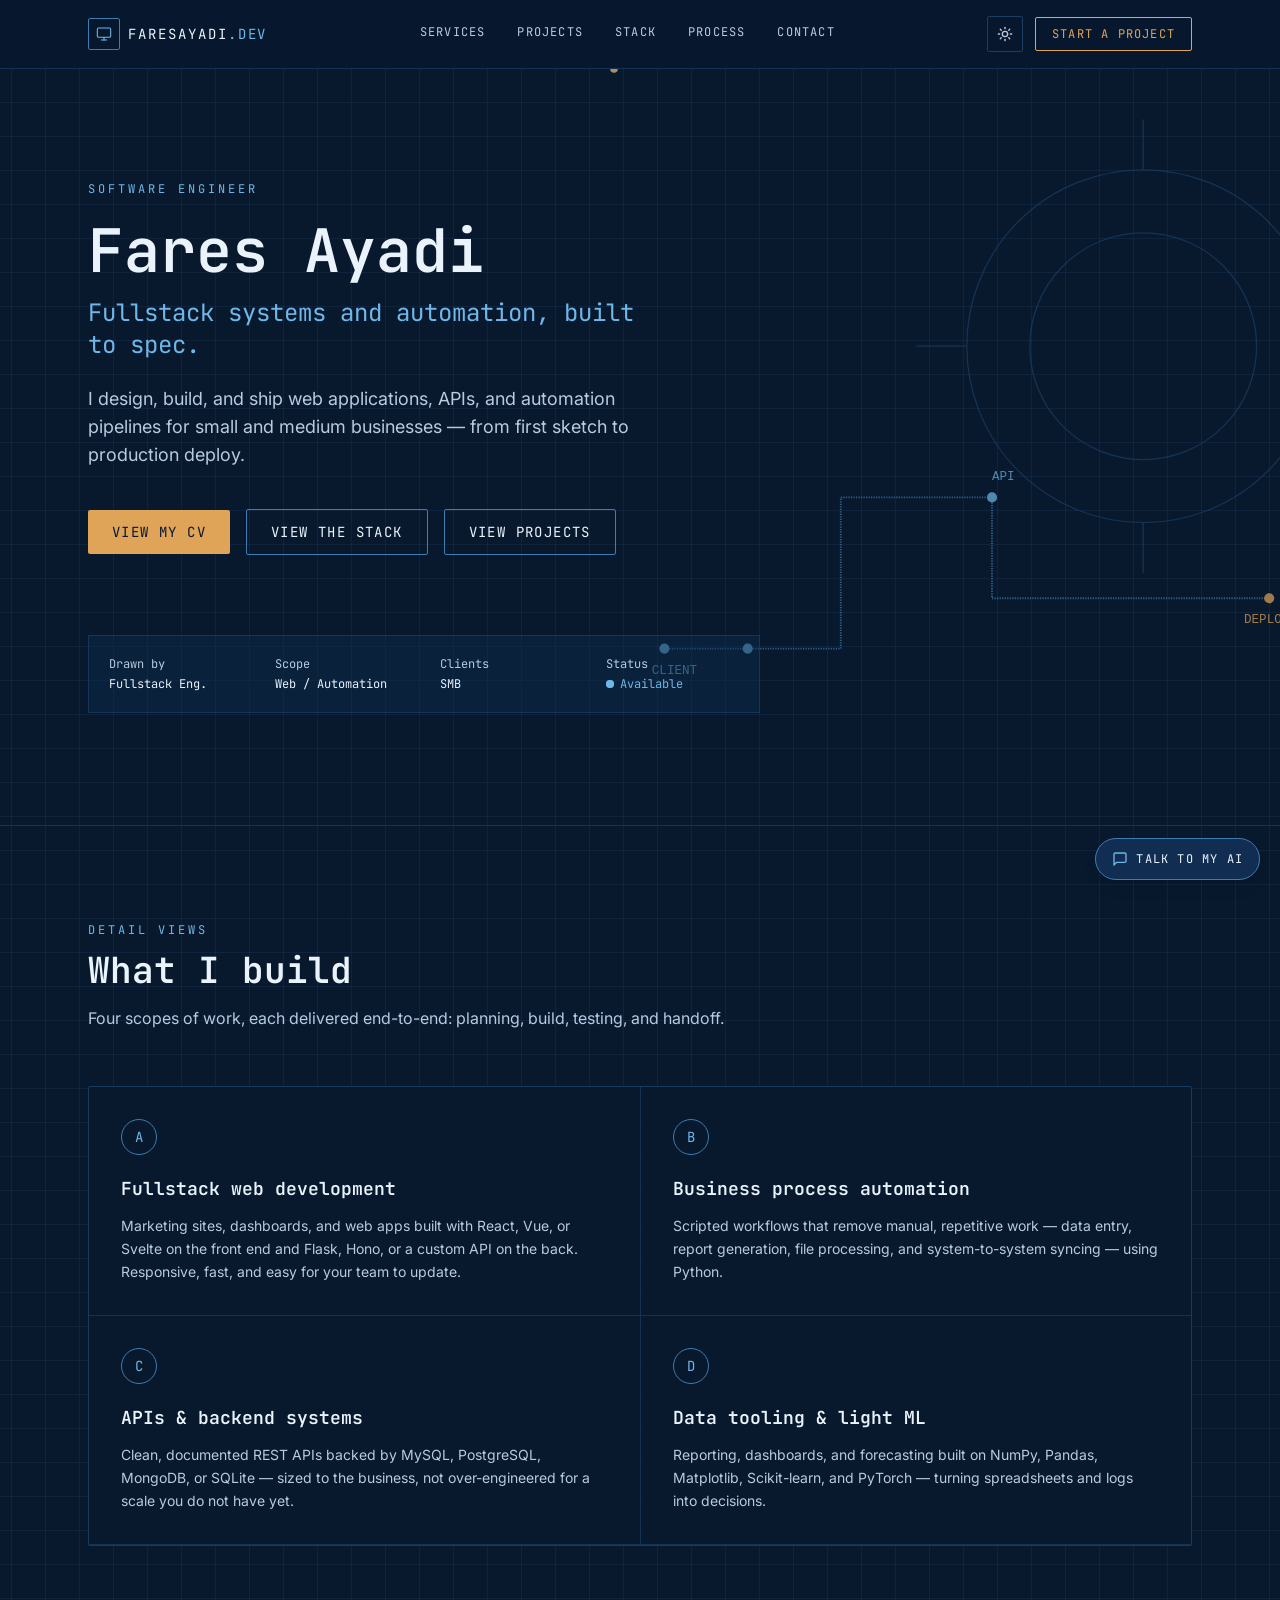
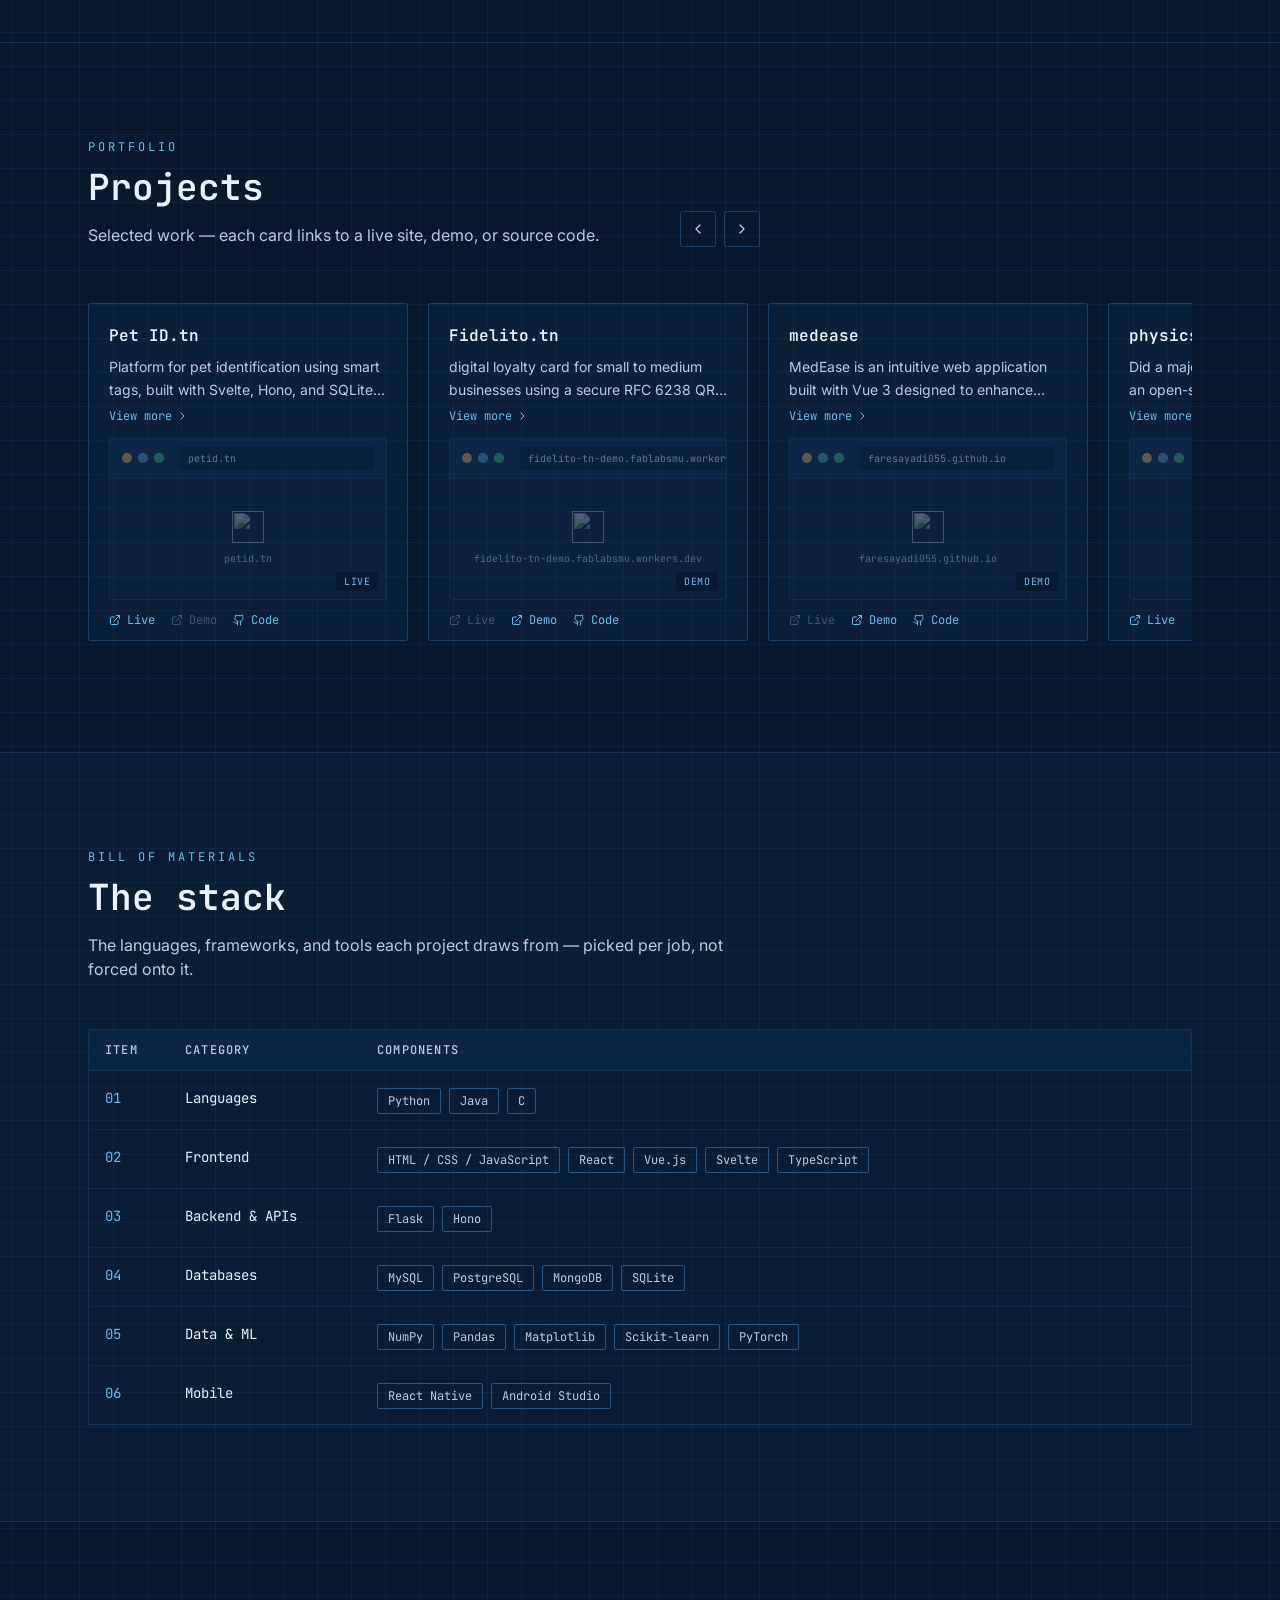
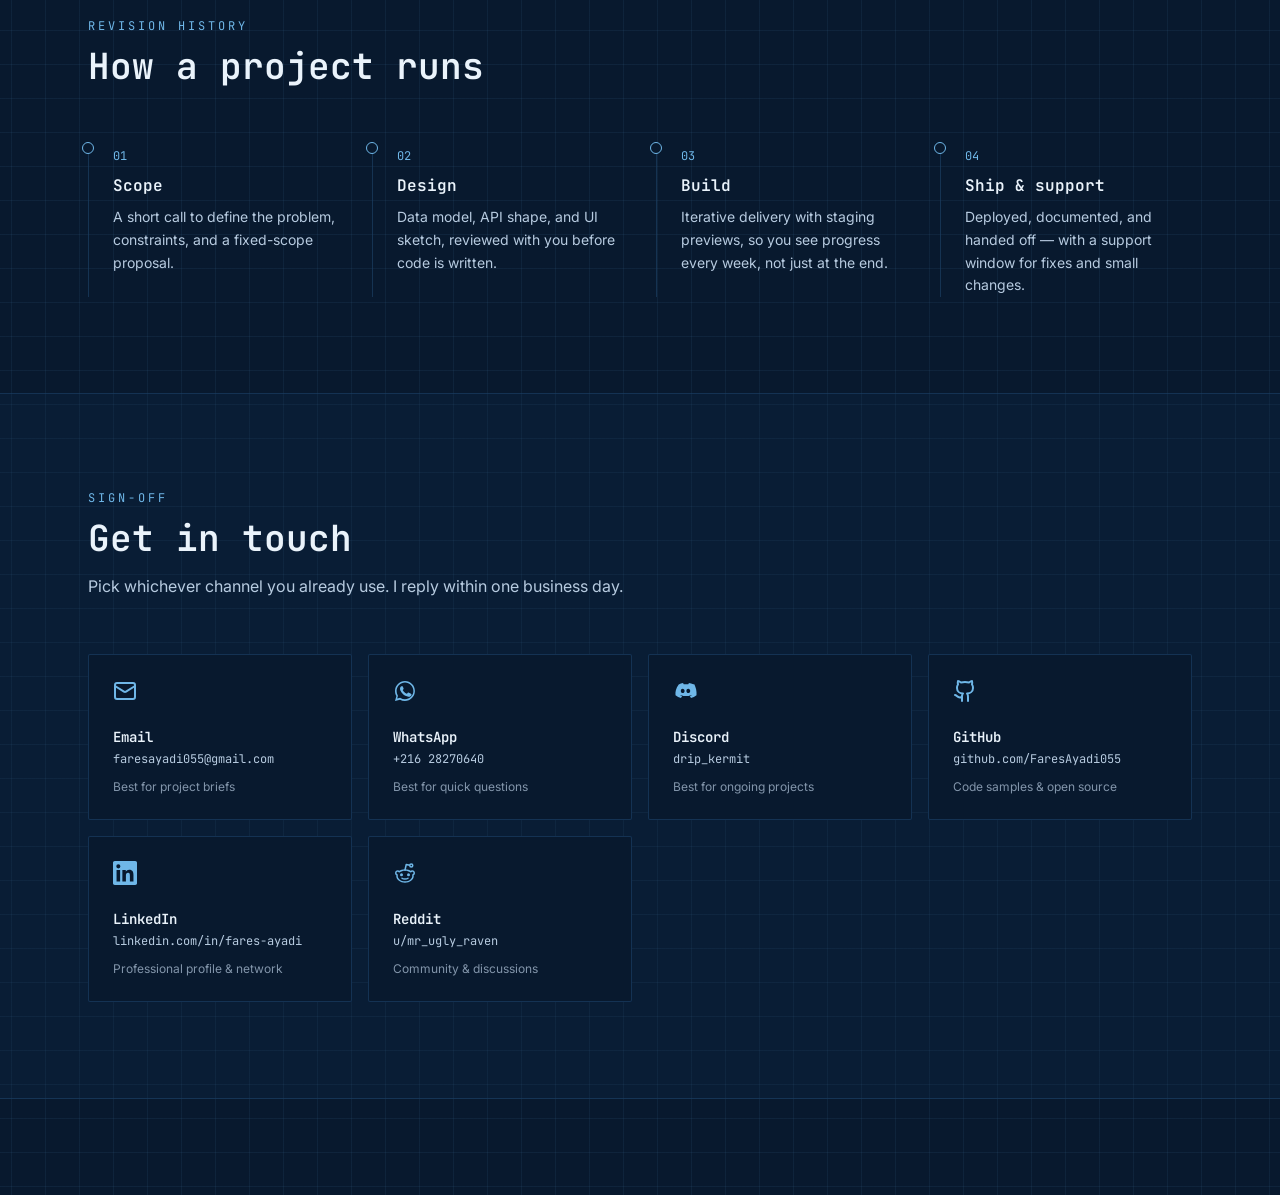
==== index.html @ c67669c6 "deploy: c91ffaa243ad2d38fc689e8bf28d7ef2ec4710f0" ====
<!doctype html>
<html lang="en">
  <head>
    <meta charset="UTF-8" />
    <meta name="viewport" content="width=device-width, initial-scale=1.0" />
    <meta name="theme-color" content="#0a0e17" />

    <!-- Primary SEO -->
    <title>FaresAyadi.dev — Freelance Fullstack Developer & Automation Engineer for Hire</title>
    <meta
      name="description"
      content="Freelance fullstack software engineer for hire. Custom website building, web app development, and business process automation for small and medium businesses. Python, React, Vue, Flask, and database expertise."
    />
    <meta
      name="keywords"
      content="freelance developer, developer for hire, fullstack developer, automation engineer, website building, software engineer for hire, business automation, Python developer, React developer, custom web app development, small business automation"
    />
    <meta name="robots" content="index, follow" />
    <meta name="author" content="Fares Ayadi" />
    <link rel="canonical" href="https://faresayadi055.github.io/" />

    <!-- Open Graph -->
    <meta property="og:type" content="website" />
    <meta property="og:title" content="faresayadi055.github.io — Freelance Fullstack Developer & Automation Engineer" />
    <meta
      property="og:description"
      content="Fullstack development and automation solutions for small and medium businesses. Websites, web apps, APIs, and workflow automation, built to spec."
    />
    <meta property="og:url" content="https://faresayadi055.github.io/" />
    <meta property="og:site_name" content="Fares Ayadi — Fullstack Developer" />
    <meta property="og:image" content="https://faresayadi055.github.io/og-cover.png" />

    <!-- Twitter -->
    <meta name="twitter:card" content="summary_large_image" />
    <meta name="twitter:title" content="faresayadi055.github.io — Freelance Fullstack Developer & Automation Engineer" />
    <meta
      name="twitter:description"
      content="Fullstack development and automation solutions for small and medium businesses."
    />
    <meta name="twitter:image" content="https://faresayadi055.github.io/og-cover.png" />

    <link rel="icon" type="image/svg+xml" href="/favicon.svg" />

    <!-- Fonts -->
    <link rel="preconnect" href="https://fonts.googleapis.com" />
    <link rel="preconnect" href="https://fonts.gstatic.com" crossorigin />
    <link
      href="https://fonts.googleapis.com/css2?family=Inter:wght@400;500;600;700&family=JetBrains+Mono:wght@400;500;600;700&display=swap"
      rel="stylesheet"
    />

    <!-- Structured data: Person + Professional Service -->
    <script type="application/ld+json">
      {
        "@context": "https://schema.org",
        "@type": "Person",
        "name": "Fares Ayadi",
        "url": "https://faresayadi055.github.io/",
        "jobTitle": "Freelance Fullstack Developer & Automation Engineer",
        "description": "Fullstack systems and automation, built to spec. I design, build, and ship web applications, APIs, and automation pipelines for small and medium businesses.",
        "email": "faresayadi055@gmail.com",
        "sameAs": [
          "https://github.com/FaresAyadi055",
          "https://www.linkedin.com/in/fares-ayadi-13267127b",
          "https://www.reddit.com/user/mr_ugly_raven"
        ],
        "knowsAbout": ["Fullstack Web Development", "Business Process Automation", "API & Backend Engineering", "Data & ML Tooling"],
        "areaServed": "Worldwide"
      }
    </script>
    <script type="application/ld+json">
      {
        "@context": "https://schema.org",
        "@type": "WebSite",
        "name": "Fares Ayadi — Fullstack Developer",
        "url": "https://faresayadi055.github.io/"
      }
    </script>
    <script type="module" crossorigin src="/assets/index-C_EGBY9z.js"></script>
    <link rel="stylesheet" crossorigin href="/assets/index-CEWHCQui.css">
  </head>
  <body>
    <noscript>
      <div style="padding:2rem;text-align:center;color:#c8d6e5;background:#0a0e17;font-family:monospace">
        <h1>Fares Ayadi — Fullstack Developer</h1>
        <p>Freelance fullstack software engineer for hire. Custom website building, web app development, and business process automation.</p>
        <p>Contact: faresayadi055@gmail.com | GitHub: github.com/FaresAyadi055</p>
      </div>
    </noscript>
    <div id="root"></div>
  </body>
</html>
---- assets/index-CEWHCQui.css ----
*,:before,:after,::backdrop{--tw-border-spacing-x:0;--tw-border-spacing-y:0;--tw-translate-x:0;--tw-translate-y:0;--tw-rotate:0;--tw-skew-x:0;--tw-skew-y:0;--tw-scale-x:1;--tw-scale-y:1;--tw-pan-x: ;--tw-pan-y: ;--tw-pinch-zoom: ;--tw-scroll-snap-strictness:proximity;--tw-gradient-from-position: ;--tw-gradient-via-position: ;--tw-gradient-to-position: ;--tw-ordinal: ;--tw-slashed-zero: ;--tw-numeric-figure: ;--tw-numeric-spacing: ;--tw-numeric-fraction: ;--tw-ring-inset: ;--tw-ring-offset-width:0px;--tw-ring-offset-color:#fff;--tw-ring-color:#3b82f680;--tw-ring-offset-shadow:0 0 #0000;--tw-ring-shadow:0 0 #0000;--tw-shadow:0 0 #0000;--tw-shadow-colored:0 0 #0000;--tw-blur: ;--tw-brightness: ;--tw-contrast: ;--tw-grayscale: ;--tw-hue-rotate: ;--tw-invert: ;--tw-saturate: ;--tw-sepia: ;--tw-drop-shadow: ;--tw-backdrop-blur: ;--tw-backdrop-brightness: ;--tw-backdrop-contrast: ;--tw-backdrop-grayscale: ;--tw-backdrop-hue-rotate: ;--tw-backdrop-invert: ;--tw-backdrop-opacity: ;--tw-backdrop-saturate: ;--tw-backdrop-sepia: ;--tw-contain-size: ;--tw-contain-layout: ;--tw-contain-paint: ;--tw-contain-style: }*,:before,:after{box-sizing:border-box;border:0 solid #e5e7eb}:before,:after{--tw-content:""}html,:host{-webkit-text-size-adjust:100%;tab-size:4;font-feature-settings:normal;font-variation-settings:normal;-webkit-tap-highlight-color:transparent;font-family:Inter,system-ui,-apple-system,sans-serif;line-height:1.5}body{line-height:inherit;margin:0}hr{height:0;color:inherit;border-top-width:1px}abbr:where([title]){-webkit-text-decoration:underline dotted;text-decoration:underline dotted}h1,h2,h3,h4,h5,h6{font-size:inherit;font-weight:inherit}a{color:inherit;-webkit-text-decoration:inherit;text-decoration:inherit}b,strong{font-weight:bolder}code,kbd,samp,pre{font-feature-settings:normal;font-variation-settings:normal;font-family:JetBrains Mono,ui-monospace,SFMono-Regular,monospace;font-size:1em}small{font-size:80%}sub,sup{vertical-align:baseline;font-size:75%;line-height:0;position:relative}sub{bottom:-.25em}sup{top:-.5em}table{text-indent:0;border-color:inherit;border-collapse:collapse}button,input,optgroup,select,textarea{font-feature-settings:inherit;font-variation-settings:inherit;font-family:inherit;font-size:100%;font-weight:inherit;line-height:inherit;letter-spacing:inherit;color:inherit;margin:0;padding:0}button,select{text-transform:none}button,input:where([type=button]),input:where([type=reset]),input:where([type=submit]){-webkit-appearance:button;background-color:#0000;background-image:none}:-moz-focusring{outline:auto}:-moz-ui-invalid{box-shadow:none}progress{vertical-align:baseline}::-webkit-inner-spin-button{height:auto}::-webkit-outer-spin-button{height:auto}[type=search]{-webkit-appearance:textfield;outline-offset:-2px}::-webkit-search-decoration{-webkit-appearance:none}::-webkit-file-upload-button{-webkit-appearance:button;font:inherit}summary{display:list-item}blockquote,dl,dd,h1,h2,h3,h4,h5,h6,hr,figure,p,pre{margin:0}fieldset{margin:0;padding:0}legend{padding:0}ol,ul,menu{margin:0;padding:0;list-style:none}dialog{padding:0}textarea{resize:vertical}input::-moz-placeholder{opacity:1;color:#9ca3af}textarea::-moz-placeholder{opacity:1;color:#9ca3af}input::placeholder,textarea::placeholder{opacity:1;color:#9ca3af}button,[role=button]{cursor:pointer}:disabled{cursor:default}img,svg,video,canvas,audio,iframe,embed,object{vertical-align:middle;display:block}img,video{max-width:100%;height:auto}[hidden]:where(:not([hidden=until-found])){display:none}.sr-only{clip:rect(0, 0, 0, 0);white-space:nowrap;border-width:0;width:1px;height:1px;margin:-1px;padding:0;position:absolute;overflow:hidden}.pointer-events-none{pointer-events:none}.visible{visibility:visible}.fixed{position:fixed}.absolute{position:absolute}.relative{position:relative}.sticky{position:sticky}.inset-0{inset:0}.-left-\[7px\]{left:-7px}.-right-24{right:-6rem}.bottom-2{bottom:.5rem}.bottom-5{bottom:1.25rem}.left-0{left:0}.left-0\.5{left:.125rem}.right-2{right:.5rem}.right-5{right:1.25rem}.top-0{top:0}.top-0\.5{top:.125rem}.top-1{top:.25rem}.top-\[57px\]{top:57px}.z-40{z-index:40}.z-50{z-index:50}.mx-5{margin-left:1.25rem;margin-right:1.25rem}.mx-auto{margin-left:auto;margin-right:auto}.my-4{margin-top:1rem;margin-bottom:1rem}.-mt-2{margin-top:-.5rem}.mb-1{margin-bottom:.25rem}.mb-12{margin-bottom:3rem}.mb-14{margin-bottom:3.5rem}.mb-2{margin-bottom:.5rem}.mb-4{margin-bottom:1rem}.mb-6{margin-bottom:1.5rem}.ml-2{margin-left:.5rem}.ml-auto{margin-left:auto}.mt-1{margin-top:.25rem}.mt-10{margin-top:2.5rem}.mt-2{margin-top:.5rem}.mt-20{margin-top:5rem}.mt-3{margin-top:.75rem}.mt-4{margin-top:1rem}.mt-5{margin-top:1.25rem}.mt-6{margin-top:1.5rem}.line-clamp-2{-webkit-line-clamp:2;-webkit-box-orient:vertical;display:-webkit-box;overflow:hidden}.block{display:block}.flex{display:flex}.inline-flex{display:inline-flex}.table{display:table}.grid{display:grid}.hidden{display:none}.h-1\.5{height:.375rem}.h-12{height:3rem}.h-14{height:3.5rem}.h-2{height:.5rem}.h-2\.5{height:.625rem}.h-20{height:5rem}.h-3{height:.75rem}.h-4{height:1rem}.h-40{height:10rem}.h-5{height:1.25rem}.h-6{height:1.5rem}.h-64{height:16rem}.h-7{height:1.75rem}.h-8{height:2rem}.h-9{height:2.25rem}.h-\[28rem\]{height:28rem}.h-auto{height:auto}.h-full{height:100%}.w-11{width:2.75rem}.w-12{width:3rem}.w-2{width:.5rem}.w-2\.5{width:.625rem}.w-20{width:5rem}.w-3{width:.75rem}.w-4{width:1rem}.w-48{width:12rem}.w-5{width:1.25rem}.w-56{width:14rem}.w-6{width:1.5rem}.w-64{width:16rem}.w-7{width:1.75rem}.w-8{width:2rem}.w-9{width:2.25rem}.w-\[20rem\]{width:20rem}.w-\[22rem\]{width:22rem}.w-full{width:100%}.min-w-\[640px\]{min-width:640px}.max-w-2xl{max-width:42rem}.max-w-3xl{max-width:48rem}.max-w-5xl{max-width:64rem}.max-w-6xl{max-width:72rem}.max-w-\[80\%\]{max-width:80%}.max-w-\[85\%\]{max-width:85%}.max-w-\[90vw\]{max-width:90vw}.max-w-md{max-width:28rem}.max-w-xl{max-width:36rem}.flex-1{flex:1}.shrink-0{flex-shrink:0}.border-collapse{border-collapse:collapse}.translate-x-5{--tw-translate-x:1.25rem;transform:translate(var(--tw-translate-x), var(--tw-translate-y)) rotate(var(--tw-rotate)) skewX(var(--tw-skew-x)) skewY(var(--tw-skew-y)) scaleX(var(--tw-scale-x)) scaleY(var(--tw-scale-y))}.translate-y-0{--tw-translate-y:0px;transform:translate(var(--tw-translate-x), var(--tw-translate-y)) rotate(var(--tw-rotate)) skewX(var(--tw-skew-x)) skewY(var(--tw-skew-y)) scaleX(var(--tw-scale-x)) scaleY(var(--tw-scale-y))}.translate-y-6{--tw-translate-y:1.5rem;transform:translate(var(--tw-translate-x), var(--tw-translate-y)) rotate(var(--tw-rotate)) skewX(var(--tw-skew-x)) skewY(var(--tw-skew-y)) scaleX(var(--tw-scale-x)) scaleY(var(--tw-scale-y))}.rotate-90{--tw-rotate:90deg;transform:translate(var(--tw-translate-x), var(--tw-translate-y)) rotate(var(--tw-rotate)) skewX(var(--tw-skew-x)) skewY(var(--tw-skew-y)) scaleX(var(--tw-scale-x)) scaleY(var(--tw-scale-y))}.scale-125{--tw-scale-x:1.25;--tw-scale-y:1.25;transform:translate(var(--tw-translate-x), var(--tw-translate-y)) rotate(var(--tw-rotate)) skewX(var(--tw-skew-x)) skewY(var(--tw-skew-y)) scaleX(var(--tw-scale-x)) scaleY(var(--tw-scale-y))}.transform{transform:translate(var(--tw-translate-x), var(--tw-translate-y)) rotate(var(--tw-rotate)) skewX(var(--tw-skew-x)) skewY(var(--tw-skew-y)) scaleX(var(--tw-scale-x)) scaleY(var(--tw-scale-y))}.animate-\[draw-line_2\.4s_ease-out_forwards\]{animation:2.4s ease-out forwards draw-line}@keyframes ping{75%,to{opacity:0;transform:scale(2)}}.animate-ping{animation:1s cubic-bezier(0,0,.2,1) infinite ping}@keyframes pulse{50%{opacity:.5}}.animate-pulse{animation:2s cubic-bezier(.4,0,.6,1) infinite pulse}.cursor-not-allowed{cursor:not-allowed}.cursor-pointer{cursor:pointer}.touch-none{touch-action:none}.grid-cols-1{grid-template-columns:repeat(1,minmax(0,1fr))}.grid-cols-2{grid-template-columns:repeat(2,minmax(0,1fr))}.flex-col{flex-direction:column}.flex-wrap{flex-wrap:wrap}.place-items-center{place-items:center}.items-start{align-items:flex-start}.items-end{align-items:flex-end}.items-center{align-items:center}.justify-center{justify-content:center}.justify-between{justify-content:space-between}.gap-0{gap:0}.gap-1{gap:.25rem}.gap-1\.5{gap:.375rem}.gap-2{gap:.5rem}.gap-3{gap:.75rem}.gap-4{gap:1rem}.gap-5{gap:1.25rem}.gap-8{gap:2rem}.gap-px{gap:1px}.gap-x-8{-moz-column-gap:2rem;column-gap:2rem}.gap-y-3{row-gap:.75rem}.space-y-3>:not([hidden])~:not([hidden]){--tw-space-y-reverse:0;margin-top:calc(.75rem * calc(1 - var(--tw-space-y-reverse)));margin-bottom:calc(.75rem * var(--tw-space-y-reverse))}.space-y-4>:not([hidden])~:not([hidden]){--tw-space-y-reverse:0;margin-top:calc(1rem * calc(1 - var(--tw-space-y-reverse)));margin-bottom:calc(1rem * var(--tw-space-y-reverse))}.space-y-6>:not([hidden])~:not([hidden]){--tw-space-y-reverse:0;margin-top:calc(1.5rem * calc(1 - var(--tw-space-y-reverse)));margin-bottom:calc(1.5rem * var(--tw-space-y-reverse))}.space-y-8>:not([hidden])~:not([hidden]){--tw-space-y-reverse:0;margin-top:calc(2rem * calc(1 - var(--tw-space-y-reverse)));margin-bottom:calc(2rem * var(--tw-space-y-reverse))}.overflow-hidden{overflow:hidden}.overflow-x-auto{overflow-x:auto}.overflow-y-auto{overflow-y:auto}.truncate{text-overflow:ellipsis;white-space:nowrap;overflow:hidden}.rounded-full{border-radius:9999px}.rounded-sm{border-radius:.125rem}.border{border-width:1px}.border-b{border-bottom-width:1px}.border-l{border-left-width:1px}.border-t{border-top-width:1px}.border-blue-bright{--tw-border-opacity:1;border-color:rgb(111 183 232/var(--tw-border-opacity,1))}.border-blue-line{--tw-border-opacity:1;border-color:rgb(62 124 177/var(--tw-border-opacity,1))}.border-blue-line\/60{border-color:#3e7cb199}.border-copper{--tw-border-opacity:1;border-color:rgb(224 164 88/var(--tw-border-opacity,1))}.border-ink-line{--tw-border-opacity:1;border-color:rgb(27 62 99/var(--tw-border-opacity,1))}.border-ink-line\/30{border-color:#1b3e634d}.border-ink-line\/40{border-color:#1b3e6366}.border-ink-line\/50{border-color:#1b3e6380}.border-ink-line\/70{border-color:#1b3e63b3}.bg-\[\#0a0e17\]{--tw-bg-opacity:1;background-color:rgb(10 14 23/var(--tw-bg-opacity,1))}.bg-blue-bright{--tw-bg-opacity:1;background-color:rgb(111 183 232/var(--tw-bg-opacity,1))}.bg-blue-bright\/30{background-color:#6fb7e84d}.bg-blue-line{--tw-bg-opacity:1;background-color:rgb(62 124 177/var(--tw-bg-opacity,1))}.bg-blue-line\/20{background-color:#3e7cb133}.bg-blue-line\/30{background-color:#3e7cb14d}.bg-copper{--tw-bg-opacity:1;background-color:rgb(224 164 88/var(--tw-bg-opacity,1))}.bg-copper\/40{background-color:#e0a45866}.bg-green-400\/30{background-color:#4ade804d}.bg-ink-deep{--tw-bg-opacity:1;background-color:rgb(8 25 46/var(--tw-bg-opacity,1))}.bg-ink-deep\/40{background-color:#08192e66}.bg-ink-deep\/80{background-color:#08192ecc}.bg-ink-deep\/85{background-color:#08192ed9}.bg-ink-deep\/95{background-color:#08192ef2}.bg-ink-line{--tw-bg-opacity:1;background-color:rgb(27 62 99/var(--tw-bg-opacity,1))}.bg-ink-line\/40{background-color:#1b3e6366}.bg-ink-line\/50{background-color:#1b3e6380}.bg-ink-line\/70{background-color:#1b3e63b3}.bg-ink-panel{--tw-bg-opacity:1;background-color:rgb(17 46 82/var(--tw-bg-opacity,1))}.bg-ink-panel\/20{background-color:#112e5233}.bg-ink-panel\/30{background-color:#112e524d}.bg-ink-panel\/40{background-color:#112e5266}.bg-ink-panel\/50{background-color:#112e5280}.bg-ink-panel\/60{background-color:#112e5299}.bg-ink-panel\/80{background-color:#112e52cc}.bg-paper{--tw-bg-opacity:1;background-color:rgb(234 243 251/var(--tw-bg-opacity,1))}.bg-transparent{background-color:#0000}.object-contain{-o-object-fit:contain;object-fit:contain}.object-cover{-o-object-fit:cover;object-fit:cover}.object-top{-o-object-position:top;object-position:top}.p-0\.5{padding:.125rem}.p-3{padding:.75rem}.p-4{padding:1rem}.p-5{padding:1.25rem}.p-6{padding:1.5rem}.p-8{padding:2rem}.px-2{padding-left:.5rem;padding-right:.5rem}.px-2\.5{padding-left:.625rem;padding-right:.625rem}.px-3{padding-left:.75rem;padding-right:.75rem}.px-4{padding-left:1rem;padding-right:1rem}.px-5{padding-left:1.25rem;padding-right:1.25rem}.px-6{padding-left:1.5rem;padding-right:1.5rem}.py-0\.5{padding-top:.125rem;padding-bottom:.125rem}.py-1{padding-top:.25rem;padding-bottom:.25rem}.py-10{padding-top:2.5rem;padding-bottom:2.5rem}.py-2{padding-top:.5rem;padding-bottom:.5rem}.py-24{padding-top:6rem;padding-bottom:6rem}.py-3{padding-top:.75rem;padding-bottom:.75rem}.py-4{padding-top:1rem;padding-bottom:1rem}.py-6{padding-top:1.5rem;padding-bottom:1.5rem}.pb-1{padding-bottom:.25rem}.pb-2{padding-bottom:.5rem}.pb-28{padding-bottom:7rem}.pb-4{padding-bottom:1rem}.pl-6{padding-left:1.5rem}.pr-4{padding-right:1rem}.pt-20{padding-top:5rem}.pt-5{padding-top:1.25rem}.pt-8{padding-top:2rem}.text-left{text-align:left}.text-center{text-align:center}.align-top{vertical-align:top}.font-mono{font-family:JetBrains Mono,ui-monospace,SFMono-Regular,monospace}.text-2xl{font-size:1.5rem;line-height:2rem}.text-3xl{font-size:1.875rem;line-height:2.25rem}.text-4xl{font-size:2.25rem;line-height:2.5rem}.text-\[10px\]{font-size:10px}.text-\[11px\]{font-size:11px}.text-base{font-size:1rem;line-height:1.5rem}.text-lg{font-size:1.125rem;line-height:1.75rem}.text-sm{font-size:.875rem;line-height:1.25rem}.text-xl{font-size:1.25rem;line-height:1.75rem}.text-xs{font-size:.75rem;line-height:1rem}.font-medium{font-weight:500}.font-semibold{font-weight:600}.uppercase{text-transform:uppercase}.leading-\[1\.15\]{line-height:1.15}.leading-relaxed{line-height:1.625}.tracking-\[0\.25em\]{letter-spacing:.25em}.tracking-wider{letter-spacing:.05em}.tracking-widest{letter-spacing:.1em}.text-blue-bright{--tw-text-opacity:1;color:rgb(111 183 232/var(--tw-text-opacity,1))}.text-copper{--tw-text-opacity:1;color:rgb(224 164 88/var(--tw-text-opacity,1))}.text-ink-deep{--tw-text-opacity:1;color:rgb(8 25 46/var(--tw-text-opacity,1))}.text-paper{--tw-text-opacity:1;color:rgb(234 243 251/var(--tw-text-opacity,1))}.text-paper-dim{--tw-text-opacity:1;color:rgb(183 203 224/var(--tw-text-opacity,1))}.text-paper-dim\/30{color:#b7cbe04d}.text-paper-dim\/40{color:#b7cbe066}.text-paper-dim\/50{color:#b7cbe080}.text-paper-dim\/60{color:#b7cbe099}.text-paper-dim\/70{color:#b7cbe0b3}.opacity-0{opacity:0}.opacity-100{opacity:1}.opacity-30{opacity:.3}.opacity-50{opacity:.5}.opacity-60{opacity:.6}.opacity-70{opacity:.7}.opacity-75{opacity:.75}.opacity-90{opacity:.9}.shadow-2xl{--tw-shadow:0 25px 50px -12px #00000040;--tw-shadow-colored:0 25px 50px -12px var(--tw-shadow-color);box-shadow:var(--tw-ring-offset-shadow,0 0 #0000), var(--tw-ring-shadow,0 0 #0000), var(--tw-shadow)}.shadow-lg{--tw-shadow:0 10px 15px -3px #0000001a, 0 4px 6px -4px #0000001a;--tw-shadow-colored:0 10px 15px -3px var(--tw-shadow-color), 0 4px 6px -4px var(--tw-shadow-color);box-shadow:var(--tw-ring-offset-shadow,0 0 #0000), var(--tw-ring-shadow,0 0 #0000), var(--tw-shadow)}.shadow-black\/40{--tw-shadow-color:#0006;--tw-shadow:var(--tw-shadow-colored)}.outline-none{outline-offset:2px;outline:2px solid #0000}.filter{filter:var(--tw-blur) var(--tw-brightness) var(--tw-contrast) var(--tw-grayscale) var(--tw-hue-rotate) var(--tw-invert) var(--tw-saturate) var(--tw-sepia) var(--tw-drop-shadow)}.backdrop-blur{--tw-backdrop-blur:blur(8px);-webkit-backdrop-filter:var(--tw-backdrop-blur) var(--tw-backdrop-brightness) var(--tw-backdrop-contrast) var(--tw-backdrop-grayscale) var(--tw-backdrop-hue-rotate) var(--tw-backdrop-invert) var(--tw-backdrop-opacity) var(--tw-backdrop-saturate) var(--tw-backdrop-sepia);backdrop-filter:var(--tw-backdrop-blur) var(--tw-backdrop-brightness) var(--tw-backdrop-contrast) var(--tw-backdrop-grayscale) var(--tw-backdrop-hue-rotate) var(--tw-backdrop-invert) var(--tw-backdrop-opacity) var(--tw-backdrop-saturate) var(--tw-backdrop-sepia)}.backdrop-blur-sm{--tw-backdrop-blur:blur(4px);-webkit-backdrop-filter:var(--tw-backdrop-blur) var(--tw-backdrop-brightness) var(--tw-backdrop-contrast) var(--tw-backdrop-grayscale) var(--tw-backdrop-hue-rotate) var(--tw-backdrop-invert) var(--tw-backdrop-opacity) var(--tw-backdrop-saturate) var(--tw-backdrop-sepia);backdrop-filter:var(--tw-backdrop-blur) var(--tw-backdrop-brightness) var(--tw-backdrop-contrast) var(--tw-backdrop-grayscale) var(--tw-backdrop-hue-rotate) var(--tw-backdrop-invert) var(--tw-backdrop-opacity) var(--tw-backdrop-saturate) var(--tw-backdrop-sepia)}.transition-all{transition-property:all;transition-duration:.15s;transition-timing-function:cubic-bezier(.4,0,.2,1)}.transition-colors{transition-property:color,background-color,border-color,text-decoration-color,fill,stroke;transition-duration:.15s;transition-timing-function:cubic-bezier(.4,0,.2,1)}.transition-opacity{transition-property:opacity;transition-duration:.15s;transition-timing-function:cubic-bezier(.4,0,.2,1)}.transition-transform{transition-property:transform;transition-duration:.15s;transition-timing-function:cubic-bezier(.4,0,.2,1)}.duration-200{transition-duration:.2s}.duration-300{transition-duration:.3s}.duration-700{transition-duration:.7s}.ease-out{transition-timing-function:cubic-bezier(0,0,.2,1)}.will-change-transform{will-change:transform}:root{--lightningcss-light: ;--lightningcss-dark:initial;color-scheme:dark}html[data-theme=light]{--lightningcss-light:initial;--lightningcss-dark: ;color-scheme:light}html[data-theme=light] body{color:#1a2a3a;background-color:#f0f4f8;background-image:linear-gradient(#6fb7e847 1px,#0000 1px),linear-gradient(90deg,#6fb7e847 1px,#0000 1px);background-position:top;background-size:34px 34px}html[data-theme=light] .bg-ink-deep{background-color:#f0f4f8}html[data-theme=light] .bg-ink-panel{background-color:#e2e8f0}html[data-theme=light] .bg-ink-panel\/30{background-color:#e2e8f04d}html[data-theme=light] .bg-ink-panel\/40{background-color:#e2e8f066}html[data-theme=light] .bg-ink-panel\/60{background-color:#e2e8f099}html[data-theme=light] .bg-ink-deep\/85{background-color:#f0f4f8d9}html[data-theme=light] .bg-ink-deep\/95{background-color:#f0f4f8f2}html[data-theme=light] .text-paper{color:#1a2a3a}html[data-theme=light] .text-paper-dim{color:#4a6070}html[data-theme=light] .text-paper-dim\/60{color:#4a607099}html[data-theme=light] .text-paper-dim\/30{color:#4a60704d}html[data-theme=light] .border-ink-line{border-color:#c0d0e0}html[data-theme=light] .border-ink-line\/70{border-color:#c0d0e0b3}html[data-theme=light] .border-ink-line\/50{border-color:#c0d0e080}html[data-theme=light] .hover\:bg-ink-panel\/40:hover{background-color:#e2e8f066}html[data-theme=light] .hover\:text-paper:hover{color:#1a2a3a}html[data-theme=light] .shadow-2xl{box-shadow:0 25px 50px -12px #00000026}html[data-theme=light] .bg-blue-line\/20{background-color:#3e7cb126}html[data-theme=light] .bg-blue-line\/30{background-color:#3e7cb133}html[data-theme=light] .bg-ink-deep\/80{background-color:#f0f4f8cc}html[data-theme=light] .bg-ink-panel\/20{background-color:#e2e8f033}html{scroll-behavior:smooth}body{--tw-bg-opacity:1;background-color:rgb(8 25 46/var(--tw-bg-opacity,1));--tw-text-opacity:1;color:rgb(234 243 251/var(--tw-text-opacity,1));-webkit-font-smoothing:antialiased;-moz-osx-font-smoothing:grayscale;font-family:Inter,system-ui,-apple-system,sans-serif}html[data-theme=light] body{color:#1a2a3a;background-color:#f0f4f8}body{background-image:linear-gradient(#6fb7e812 1px,#0000 1px),linear-gradient(90deg,#6fb7e812 1px,#0000 1px);background-position:top;background-size:34px 34px}:where(button,a,[role=button],input,textarea)[data-focus-visible]{outline-offset:2px;border-radius:2px;outline:2px solid #6fb7e8}::selection{color:#eaf3fb;background:#3e7cb1}::-webkit-scrollbar{width:10px}::-webkit-scrollbar-track{background:#08192e}::-webkit-scrollbar-thumb{background:#1b3e63;border:2px solid #08192e;border-radius:6px}@media (prefers-reduced-motion:reduce){*,:before,:after{scroll-behavior:auto!important;transition-duration:.001ms!important;animation-duration:.001ms!important;animation-iteration-count:1!important}}@keyframes draw-line{0%{stroke-dashoffset:1px}to{stroke-dashoffset:0}}@keyframes float-slow{0%,to{transform:translateY(0)}50%{transform:translateY(-6px)}}.animate-float-slow{animation:6s ease-in-out infinite float-slow}.text-stamp{letter-spacing:.14em}.typing-dots{align-items:center;gap:4px;display:inline-flex}.typing-dots span{background:#8fd0f7;border-radius:9999px;width:5px;height:5px;animation:1.2s ease-in-out infinite both typing-bounce}.typing-dots span:first-child{animation-delay:0s}.typing-dots span:nth-child(2){animation-delay:.2s}.typing-dots span:nth-child(3){animation-delay:.4s}@keyframes typing-bounce{0%,80%,to{opacity:.4;transform:translateY(0)}40%{opacity:1;transform:translateY(-4px)}}.markdown>*+*{margin-top:.5em}.markdown p{margin:0}.markdown strong{color:#eaf3fb;font-weight:600}.markdown em{color:#eaf3fb}.markdown a{color:#6fb7e8;text-underline-offset:2px;word-break:break-word;-webkit-text-decoration:underline #6fb7e880;text-decoration:underline #6fb7e880}.markdown ul,.markdown ol{list-style:revert;padding-left:1.25rem}.markdown code{color:#6fb7e8;background:#6fb7e81f;border:1px solid #6fb7e833;border-radius:3px;padding:0 .25em;font-family:ui-monospace,SFMono-Regular,Menlo,monospace;font-size:.85em}.markdown pre{background:#08192e;border:1px solid #1b3e63;border-radius:4px;padding:.65em;overflow-x:auto}.markdown pre code{color:#eaf3fb;background:0 0;border:none;padding:0}.markdown blockquote{color:#8fd0f7;border-left:3px solid #6fb7e8;padding-left:.75em}.markdown h1,.markdown h2,.markdown h3,.markdown h4,.markdown h5,.markdown h6{color:#eaf3fb;font-weight:600;line-height:1.25}.markdown h1{font-size:1.15em}.markdown h2{font-size:1.05em}.markdown h3{font-size:1em}.markdown hr{border-color:#1b3e63}.markdown table{border-collapse:collapse;width:100%;font-size:.9em}.markdown th,.markdown td{text-align:left;border:1px solid #1b3e63;padding:.3em .5em}.markdown th{color:#eaf3fb}@keyframes neon-pulse{0%,to{border-color:#6fb7e880;box-shadow:0 0 4px #6fb7e840,0 0 8px #6fb7e81f,0 0 16px #6fb7e80f}50%{border-color:#6fb7e8cc;box-shadow:0 0 6px #6fb7e880,0 0 16px #6fb7e84d,0 0 32px #6fb7e826,0 0 48px #6fb7e80f}}.neon-glow{animation:2.5s ease-in-out infinite neon-pulse}@keyframes cursor-blink{0%,to{opacity:1}50%{opacity:0}}.cursor-blink{color:#6fb7e8;animation:.7s step-end infinite cursor-blink}.scrollbar-none::-webkit-scrollbar{display:none}.placeholder\:text-paper-dim\/60::placeholder{color:#b7cbe099}.after\:absolute:after{content:var(--tw-content);position:absolute}.after\:-bottom-0:after{content:var(--tw-content);bottom:0}.after\:left-0:after{content:var(--tw-content);left:0}.after\:h-px:after{content:var(--tw-content);height:1px}.after\:w-0:after{content:var(--tw-content);width:0}.after\:w-full:after{content:var(--tw-content);width:100%}.after\:bg-blue-bright:after{content:var(--tw-content);--tw-bg-opacity:1;background-color:rgb(111 183 232/var(--tw-bg-opacity,1))}.after\:transition-all:after{content:var(--tw-content);transition-property:all;transition-duration:.15s;transition-timing-function:cubic-bezier(.4,0,.2,1)}.after\:duration-300:after{content:var(--tw-content);transition-duration:.3s}.last\:border-b-0:last-child{border-bottom-width:0}.hover\:-translate-y-1:hover{--tw-translate-y:-.25rem;transform:translate(var(--tw-translate-x), var(--tw-translate-y)) rotate(var(--tw-rotate)) skewX(var(--tw-skew-x)) skewY(var(--tw-skew-y)) scaleX(var(--tw-scale-x)) scaleY(var(--tw-scale-y))}.hover\:scale-105:hover{--tw-scale-x:1.05;--tw-scale-y:1.05;transform:translate(var(--tw-translate-x), var(--tw-translate-y)) rotate(var(--tw-rotate)) skewX(var(--tw-skew-x)) skewY(var(--tw-skew-y)) scaleX(var(--tw-scale-x)) scaleY(var(--tw-scale-y))}.hover\:scale-\[1\.02\]:hover{--tw-scale-x:1.02;--tw-scale-y:1.02;transform:translate(var(--tw-translate-x), var(--tw-translate-y)) rotate(var(--tw-rotate)) skewX(var(--tw-skew-x)) skewY(var(--tw-skew-y)) scaleX(var(--tw-scale-x)) scaleY(var(--tw-scale-y))}.hover\:border-blue-bright:hover{--tw-border-opacity:1;border-color:rgb(111 183 232/var(--tw-border-opacity,1))}.hover\:border-blue-line:hover{--tw-border-opacity:1;border-color:rgb(62 124 177/var(--tw-border-opacity,1))}.hover\:bg-blue-bright:hover{--tw-bg-opacity:1;background-color:rgb(111 183 232/var(--tw-bg-opacity,1))}.hover\:bg-copper:hover{--tw-bg-opacity:1;background-color:rgb(224 164 88/var(--tw-bg-opacity,1))}.hover\:bg-ink-panel\/40:hover{background-color:#112e5266}.hover\:text-blue-bright:hover{--tw-text-opacity:1;color:rgb(111 183 232/var(--tw-text-opacity,1))}.hover\:text-copper:hover{--tw-text-opacity:1;color:rgb(224 164 88/var(--tw-text-opacity,1))}.hover\:text-ink-deep:hover{--tw-text-opacity:1;color:rgb(8 25 46/var(--tw-text-opacity,1))}.hover\:text-paper:hover{--tw-text-opacity:1;color:rgb(234 243 251/var(--tw-text-opacity,1))}.hover\:underline:hover{text-decoration-line:underline}.hover\:opacity-90:hover{opacity:.9}.hover\:shadow-\[0_0_15px_rgba\(111\,183\,232\,0\.15\)\]:hover{--tw-shadow:0 0 15px #6fb7e826;--tw-shadow-colored:0 0 15px var(--tw-shadow-color);box-shadow:var(--tw-ring-offset-shadow,0 0 #0000), var(--tw-ring-shadow,0 0 #0000), var(--tw-shadow)}.hover\:shadow-\[0_8px_24px_-12px_rgba\(111\,183\,232\,0\.45\)\]:hover{--tw-shadow:0 8px 24px -12px #6fb7e873;--tw-shadow-colored:0 8px 24px -12px var(--tw-shadow-color);box-shadow:var(--tw-ring-offset-shadow,0 0 #0000), var(--tw-ring-shadow,0 0 #0000), var(--tw-shadow)}.focus\:border-blue-bright:focus{--tw-border-opacity:1;border-color:rgb(111 183 232/var(--tw-border-opacity,1))}.focus-visible\:ring-2:focus-visible{--tw-ring-offset-shadow:var(--tw-ring-inset) 0 0 0 var(--tw-ring-offset-width) var(--tw-ring-offset-color);--tw-ring-shadow:var(--tw-ring-inset) 0 0 0 calc(2px + var(--tw-ring-offset-width)) var(--tw-ring-color);box-shadow:var(--tw-ring-offset-shadow), var(--tw-ring-shadow), var(--tw-shadow,0 0 #0000)}.focus-visible\:ring-blue-bright:focus-visible{--tw-ring-opacity:1;--tw-ring-color:rgb(111 183 232/var(--tw-ring-opacity,1))}.disabled\:pointer-events-none:disabled{pointer-events:none}.disabled\:opacity-30:disabled{opacity:.3}.disabled\:opacity-40:disabled{opacity:.4}.disabled\:opacity-50:disabled{opacity:.5}.group:hover .group-hover\:scale-110{--tw-scale-x:1.1;--tw-scale-y:1.1;transform:translate(var(--tw-translate-x), var(--tw-translate-y)) rotate(var(--tw-rotate)) skewX(var(--tw-skew-x)) skewY(var(--tw-skew-y)) scaleX(var(--tw-scale-x)) scaleY(var(--tw-scale-y))}.group:hover .group-hover\:scale-125{--tw-scale-x:1.25;--tw-scale-y:1.25;transform:translate(var(--tw-translate-x), var(--tw-translate-y)) rotate(var(--tw-rotate)) skewX(var(--tw-skew-x)) skewY(var(--tw-skew-y)) scaleX(var(--tw-scale-x)) scaleY(var(--tw-scale-y))}.group:hover .group-hover\:border-blue-bright{--tw-border-opacity:1;border-color:rgb(111 183 232/var(--tw-border-opacity,1))}.group\/link:hover .group-hover\/link\:bg-blue-bright\/5{background-color:#6fb7e80d}.group\/link:hover .group-hover\/link\:text-paper-dim\/80{color:#b7cbe0cc}.group:hover .group-hover\:text-paper{--tw-text-opacity:1;color:rgb(234 243 251/var(--tw-text-opacity,1))}.group\/link:hover .group-hover\/link\:opacity-100{opacity:1}.data-\[focus-visible\]\:scale-\[1\.02\][data-focus-visible]{--tw-scale-x:1.02;--tw-scale-y:1.02;transform:translate(var(--tw-translate-x), var(--tw-translate-y)) rotate(var(--tw-rotate)) skewX(var(--tw-skew-x)) skewY(var(--tw-skew-y)) scaleX(var(--tw-scale-x)) scaleY(var(--tw-scale-y))}.data-\[focus-visible\]\:border-blue-bright[data-focus-visible]{--tw-border-opacity:1;border-color:rgb(111 183 232/var(--tw-border-opacity,1))}.data-\[focus-visible\]\:bg-copper[data-focus-visible]{--tw-bg-opacity:1;background-color:rgb(224 164 88/var(--tw-bg-opacity,1))}.data-\[focus-visible\]\:text-blue-bright[data-focus-visible]{--tw-text-opacity:1;color:rgb(111 183 232/var(--tw-text-opacity,1))}.data-\[focus-visible\]\:text-ink-deep[data-focus-visible]{--tw-text-opacity:1;color:rgb(8 25 46/var(--tw-text-opacity,1))}.data-\[focus-visible\]\:text-paper[data-focus-visible]{--tw-text-opacity:1;color:rgb(234 243 251/var(--tw-text-opacity,1))}.data-\[focus-visible\]\:ring-2[data-focus-visible]{--tw-ring-offset-shadow:var(--tw-ring-inset) 0 0 0 var(--tw-ring-offset-width) var(--tw-ring-offset-color);--tw-ring-shadow:var(--tw-ring-inset) 0 0 0 calc(2px + var(--tw-ring-offset-width)) var(--tw-ring-color);box-shadow:var(--tw-ring-offset-shadow), var(--tw-ring-shadow), var(--tw-shadow,0 0 #0000)}.data-\[focus-visible\]\:ring-blue-bright[data-focus-visible]{--tw-ring-opacity:1;--tw-ring-color:rgb(111 183 232/var(--tw-ring-opacity,1))}@media (width>=640px){.sm\:grid-cols-2{grid-template-columns:repeat(2,minmax(0,1fr))}.sm\:grid-cols-4{grid-template-columns:repeat(4,minmax(0,1fr))}.sm\:flex-row{flex-direction:row}.sm\:items-center{align-items:center}}@media (width>=768px){.md\:col-span-2{grid-column:span 2/span 2}.md\:inline-block{display:inline-block}.md\:flex{display:flex}.md\:hidden{display:none}.md\:grid-cols-2{grid-template-columns:repeat(2,minmax(0,1fr))}.md\:grid-cols-4{grid-template-columns:repeat(4,minmax(0,1fr))}.md\:pt-28{padding-top:7rem}.md\:text-2xl{font-size:1.5rem;line-height:2rem}.md\:text-4xl{font-size:2.25rem;line-height:2.5rem}.md\:text-6xl{font-size:3.75rem;line-height:1}.md\:text-lg{font-size:1.125rem;line-height:1.75rem}}@media (width>=1024px){.lg\:grid-cols-4{grid-template-columns:repeat(4,minmax(0,1fr))}}
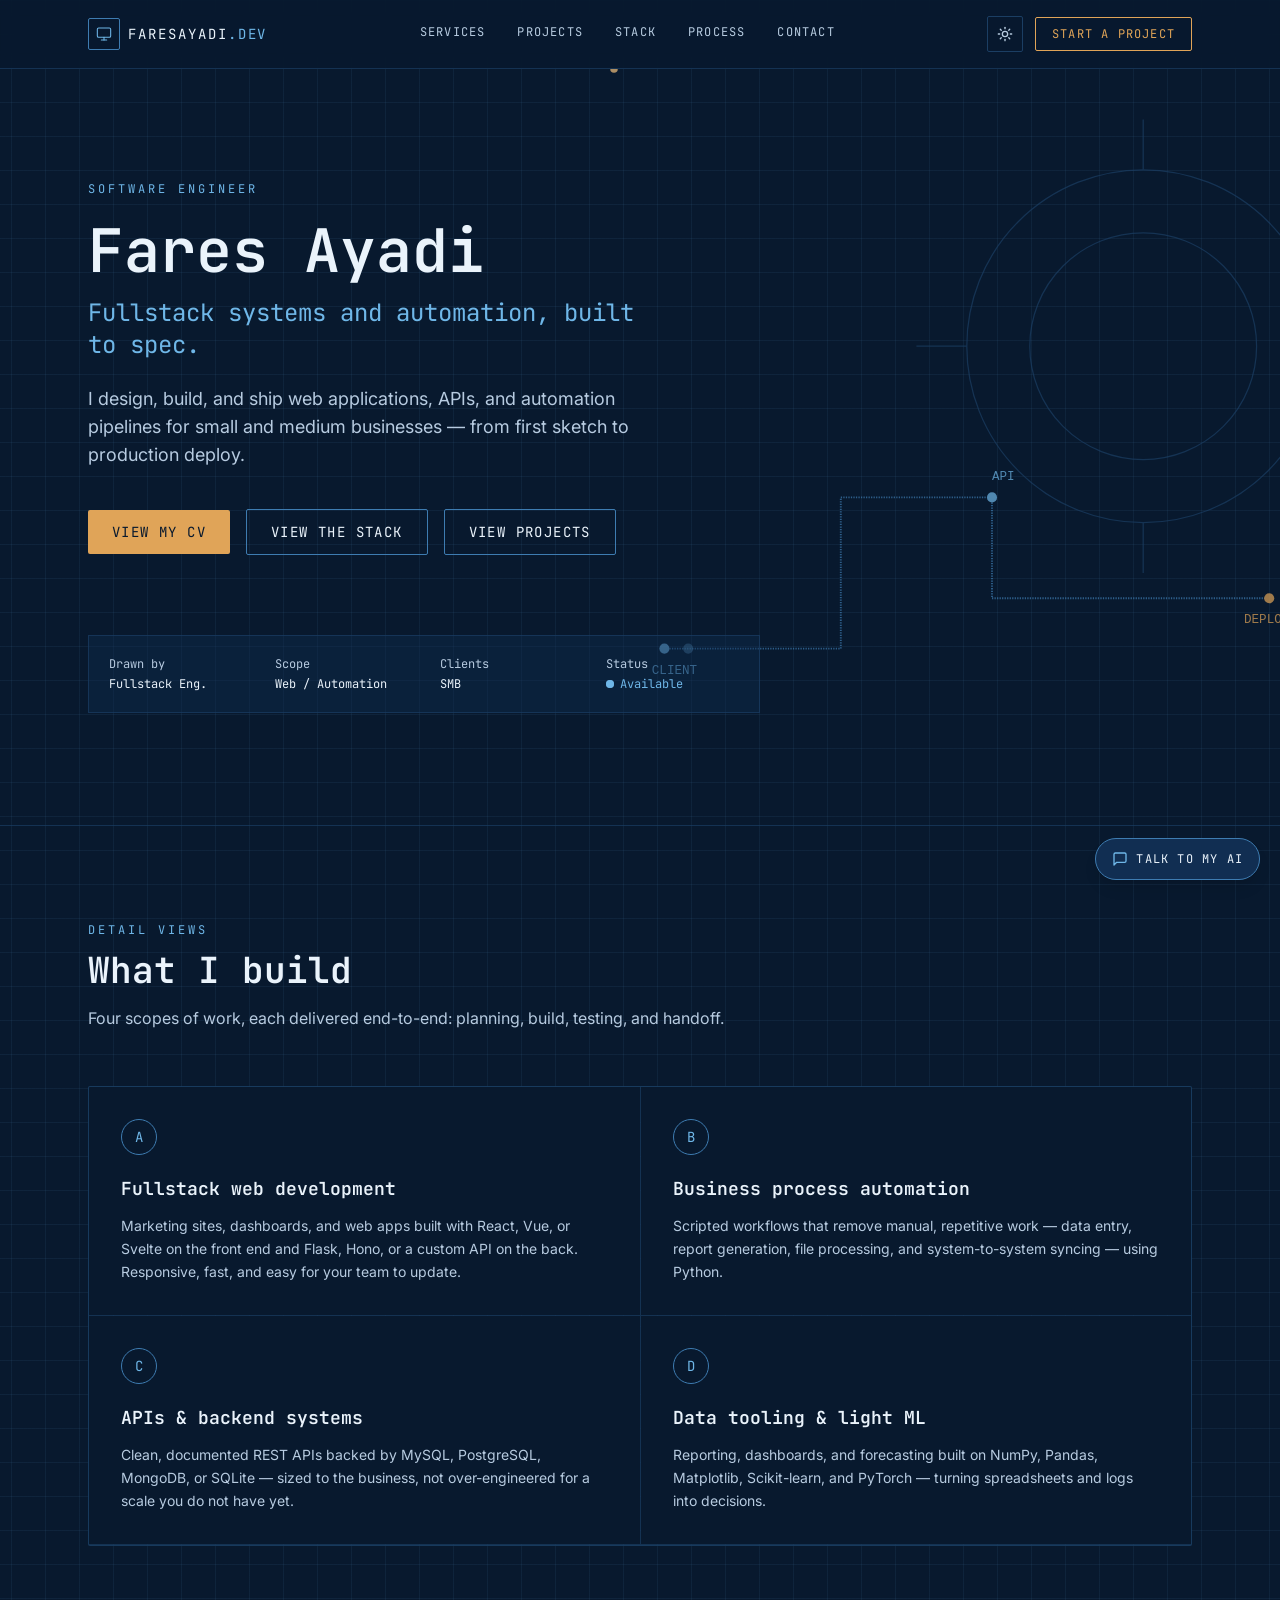
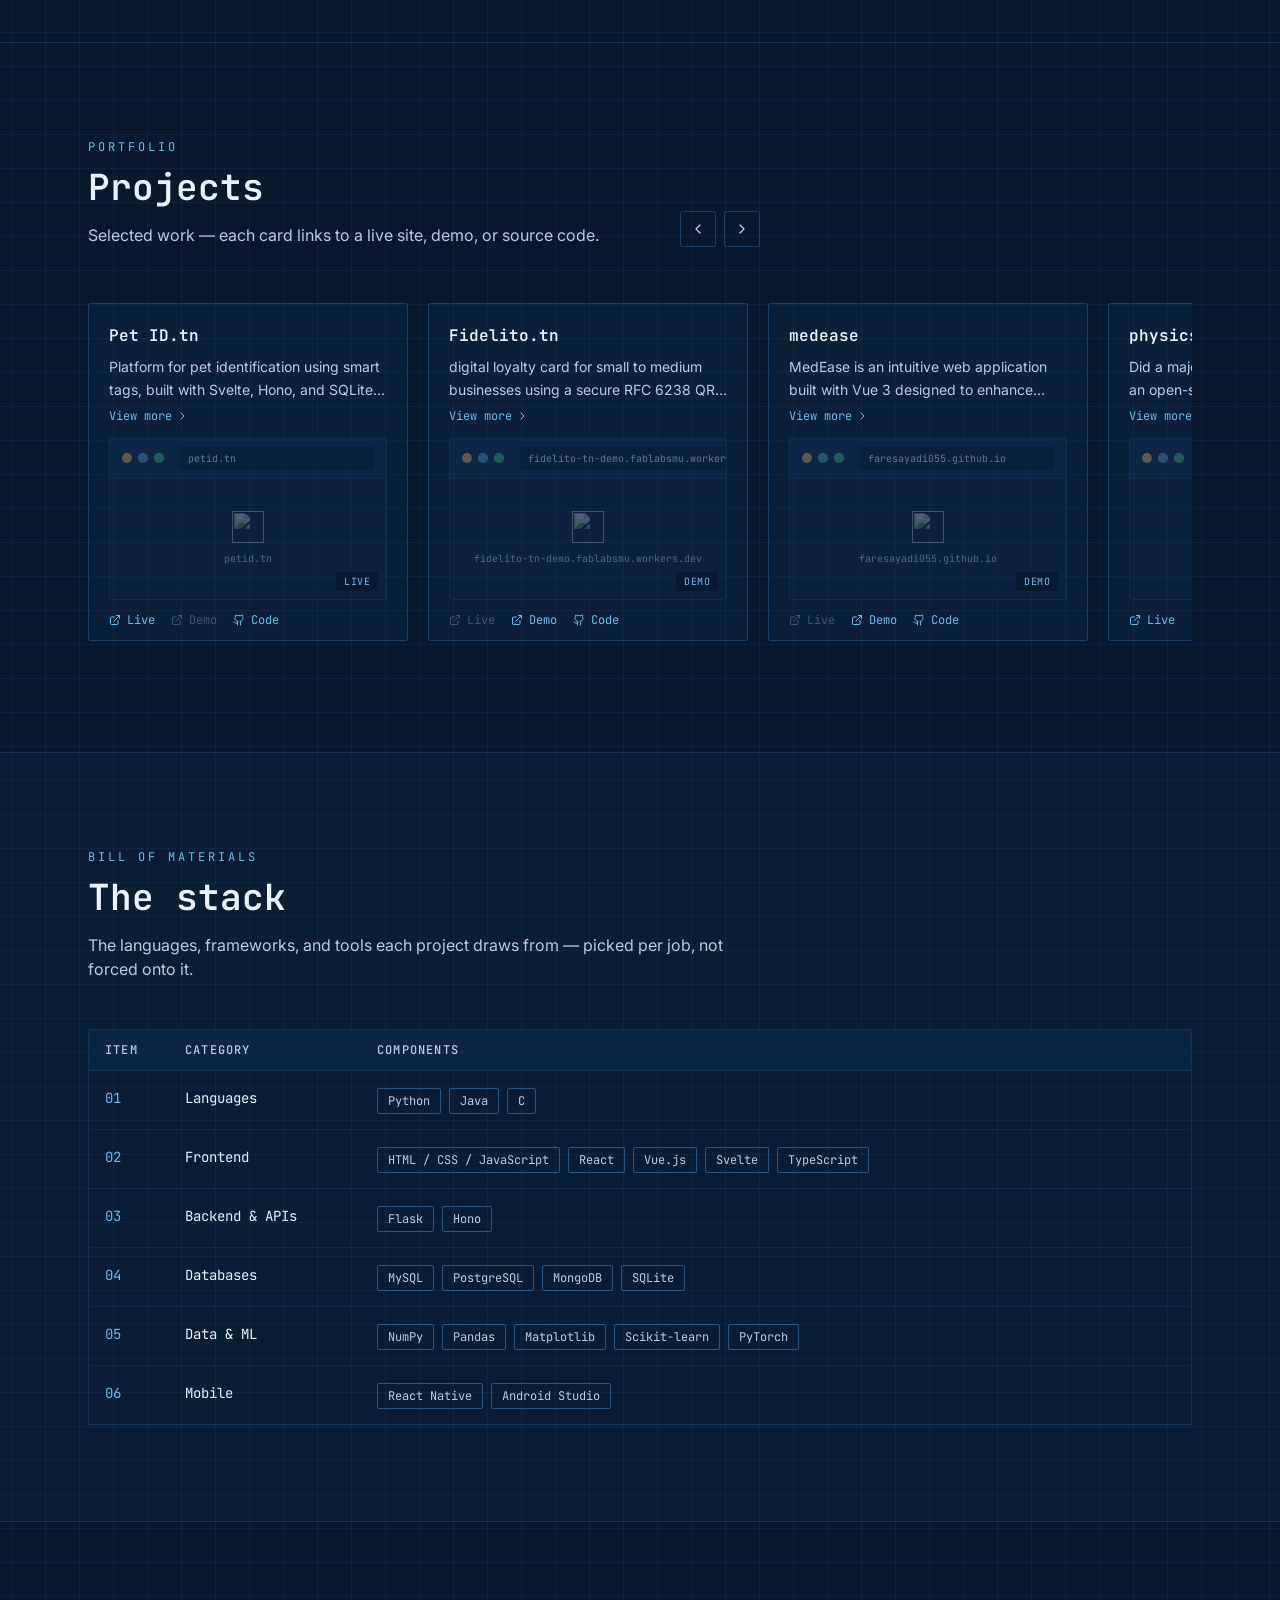
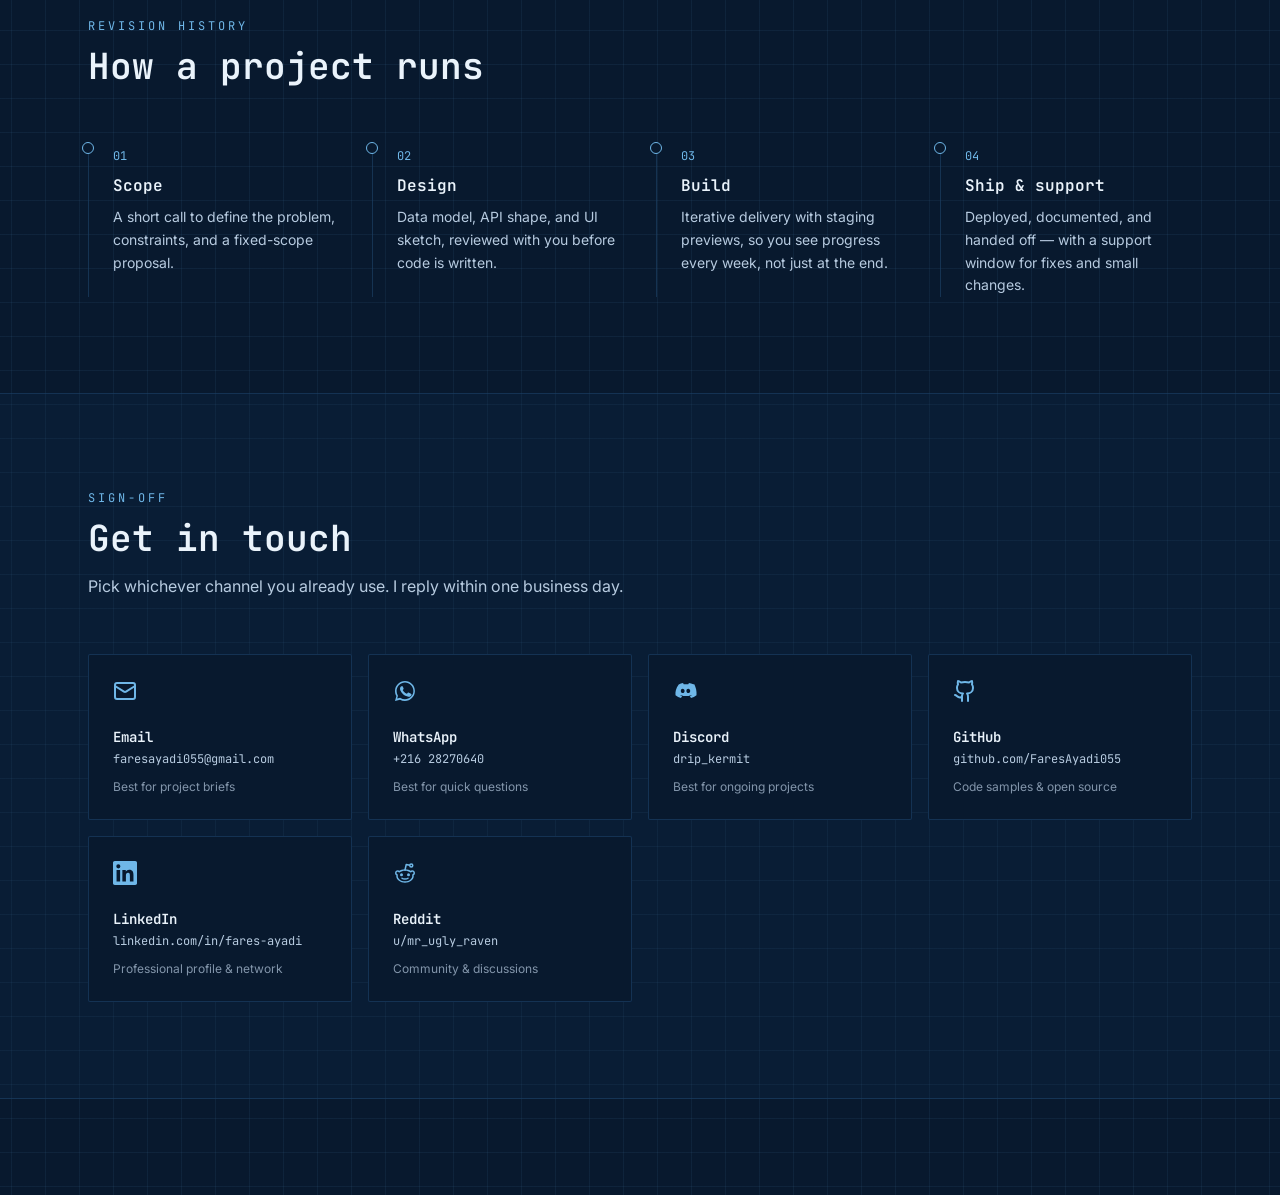
==== commit 5b30c7e0: "deploy: 6e07a5b3e24e8483bca614bf9ba8fcab58d5018d" ====
--- a/index.html
+++ b/index.html
@@ -76,7 +76,7 @@
         "url": "https://faresayadi055.github.io/"
       }
     </script>
-    <script type="module" crossorigin src="/assets/index-C_EGBY9z.js"></script>
+    <script type="module" crossorigin src="/assets/index-IzAoXWdF.js"></script>
     <link rel="stylesheet" crossorigin href="/assets/index-CEWHCQui.css">
   </head>
   <body>
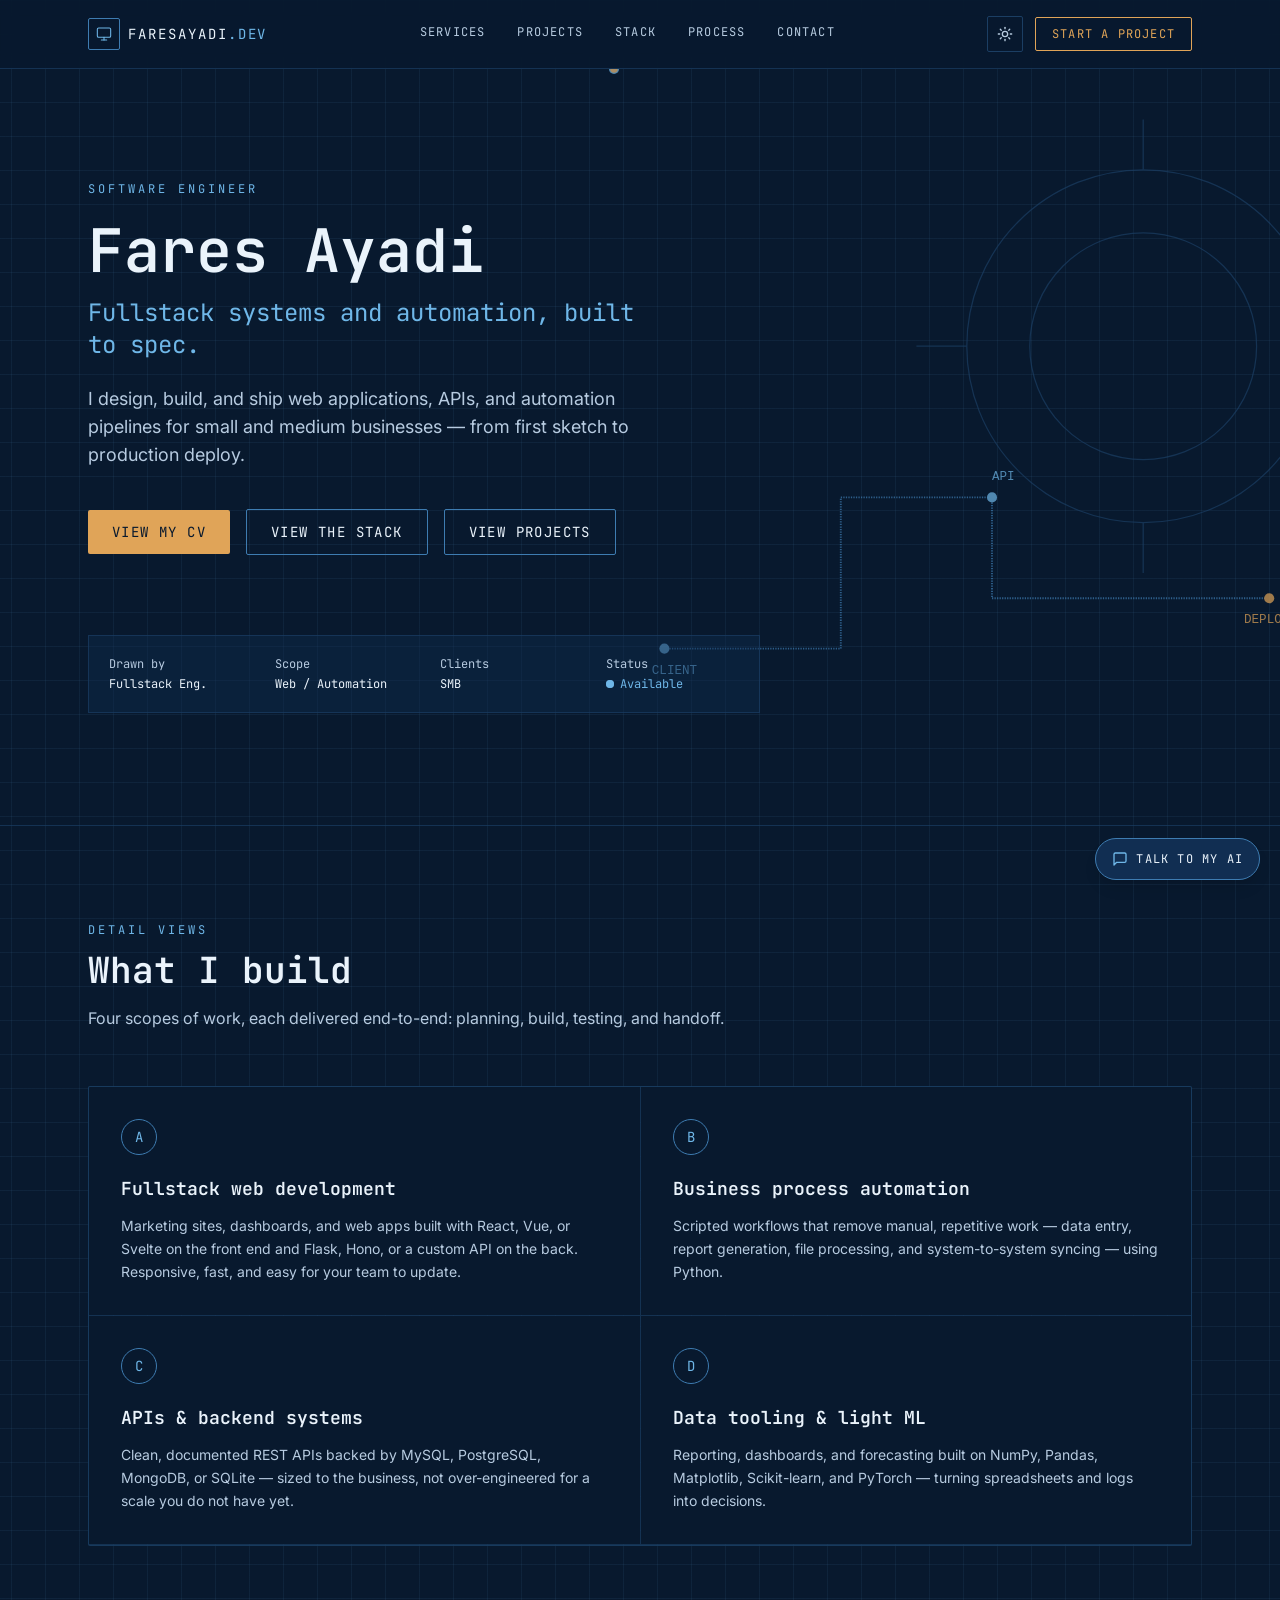
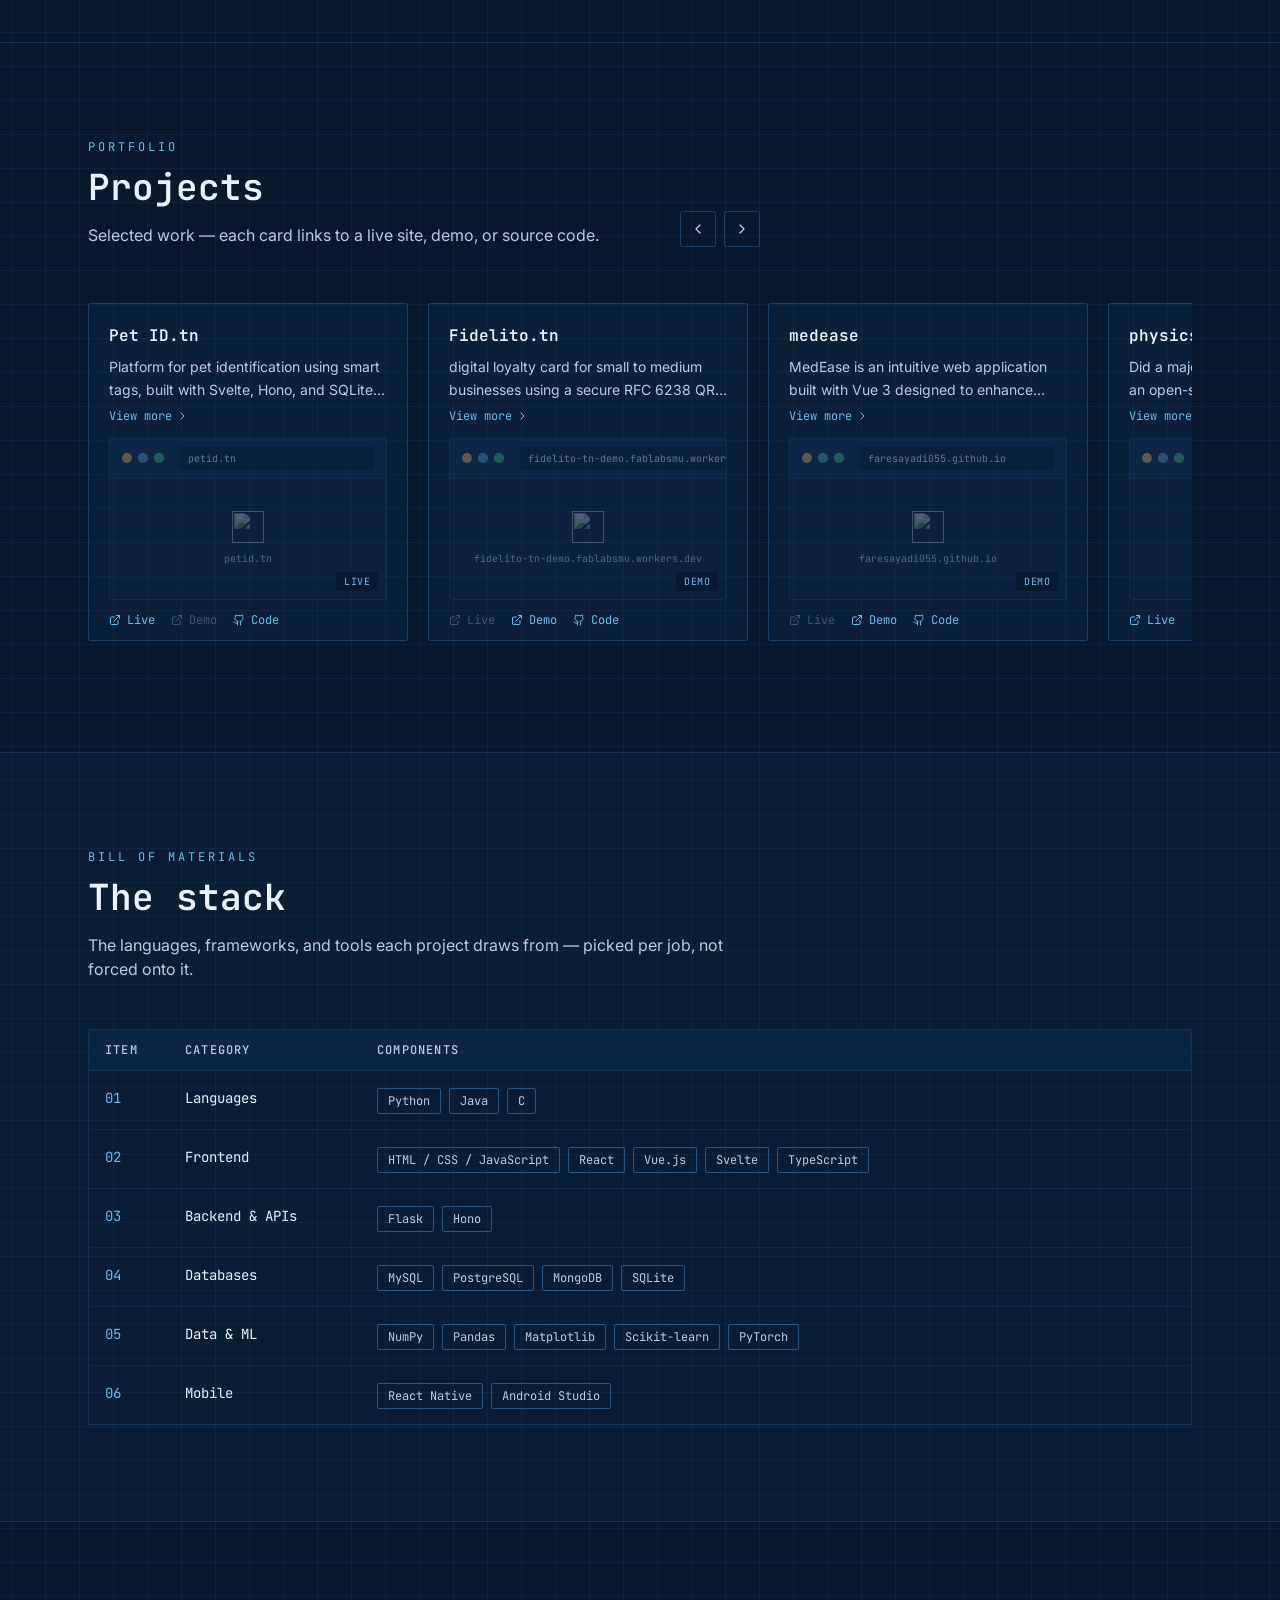
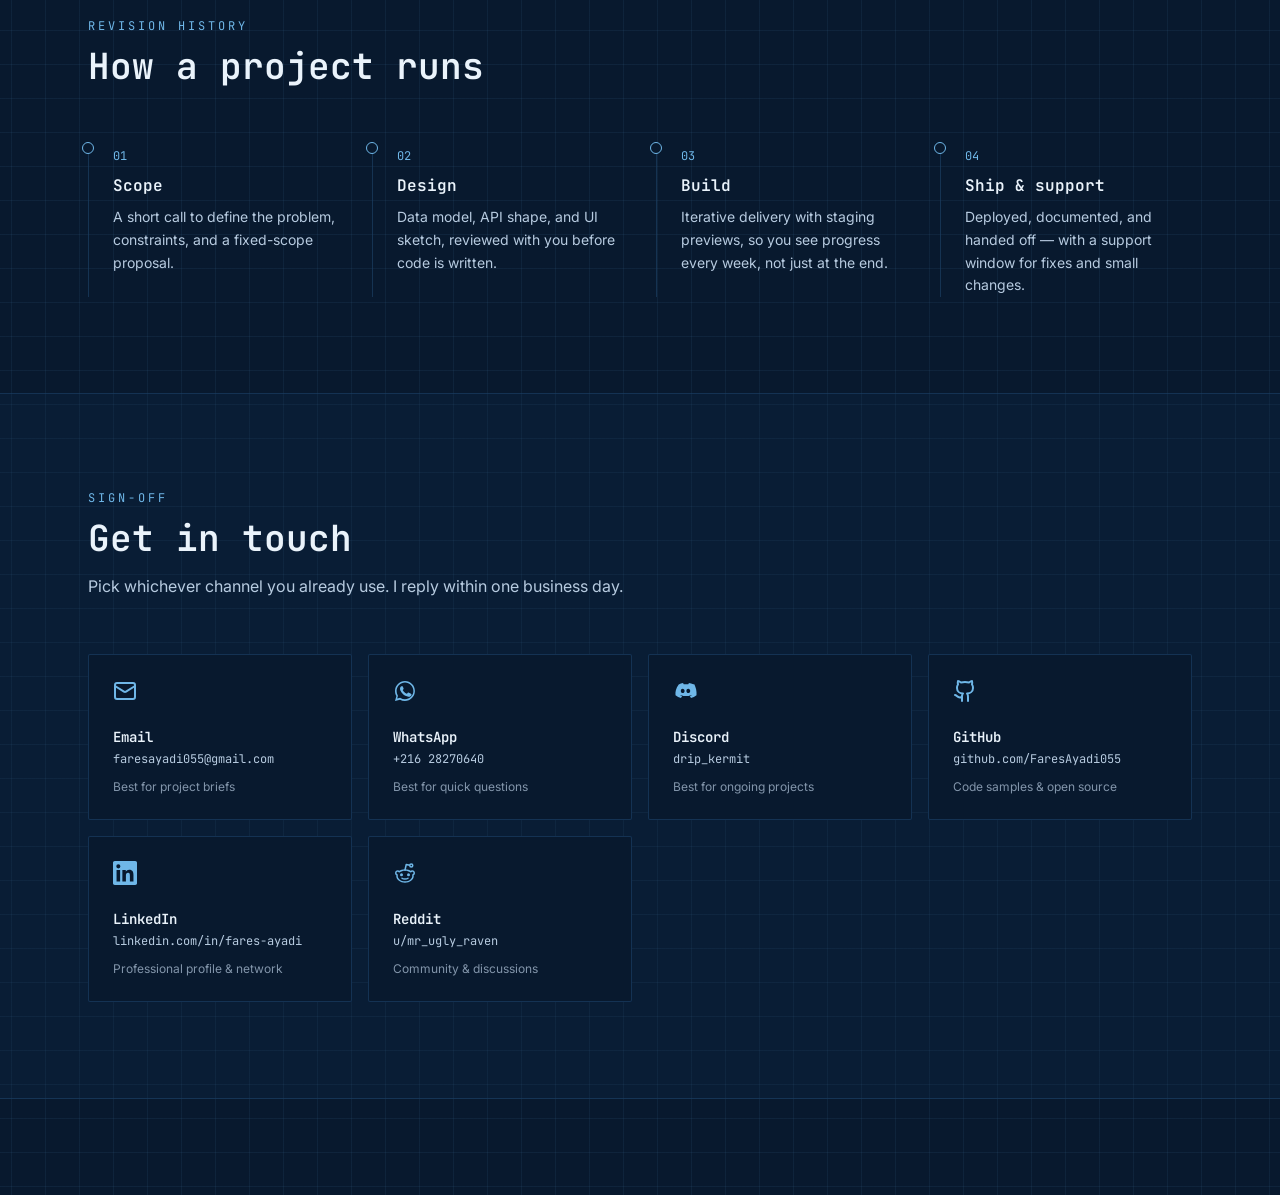
==== commit 8ef3d34a: "deploy: 9cca5935a304f33162903d59b33c0fb3a115eea3" ====
--- a/index.html
+++ b/index.html
@@ -76,7 +76,7 @@
         "url": "https://faresayadi055.github.io/"
       }
     </script>
-    <script type="module" crossorigin src="/assets/index-IzAoXWdF.js"></script>
+    <script type="module" crossorigin src="/assets/index-DYgZzpdu.js"></script>
     <link rel="stylesheet" crossorigin href="/assets/index-CEWHCQui.css">
   </head>
   <body>
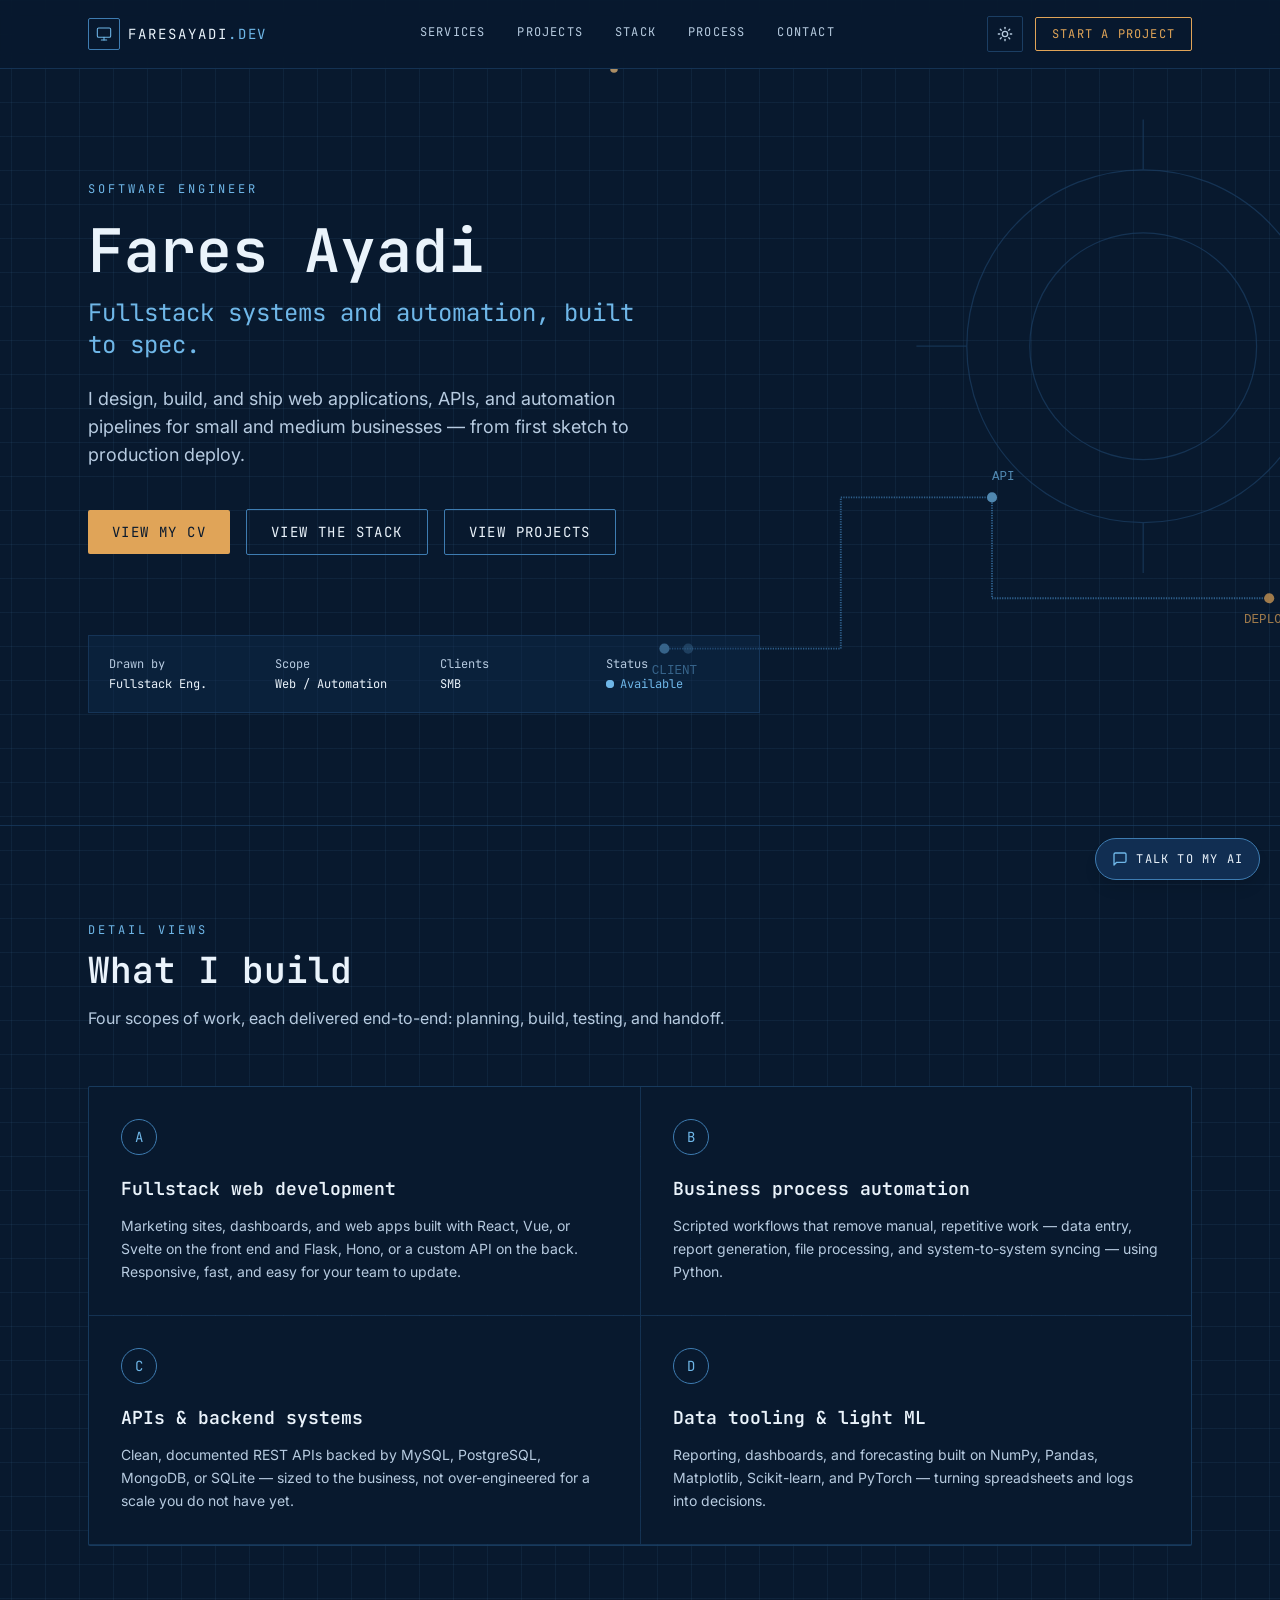
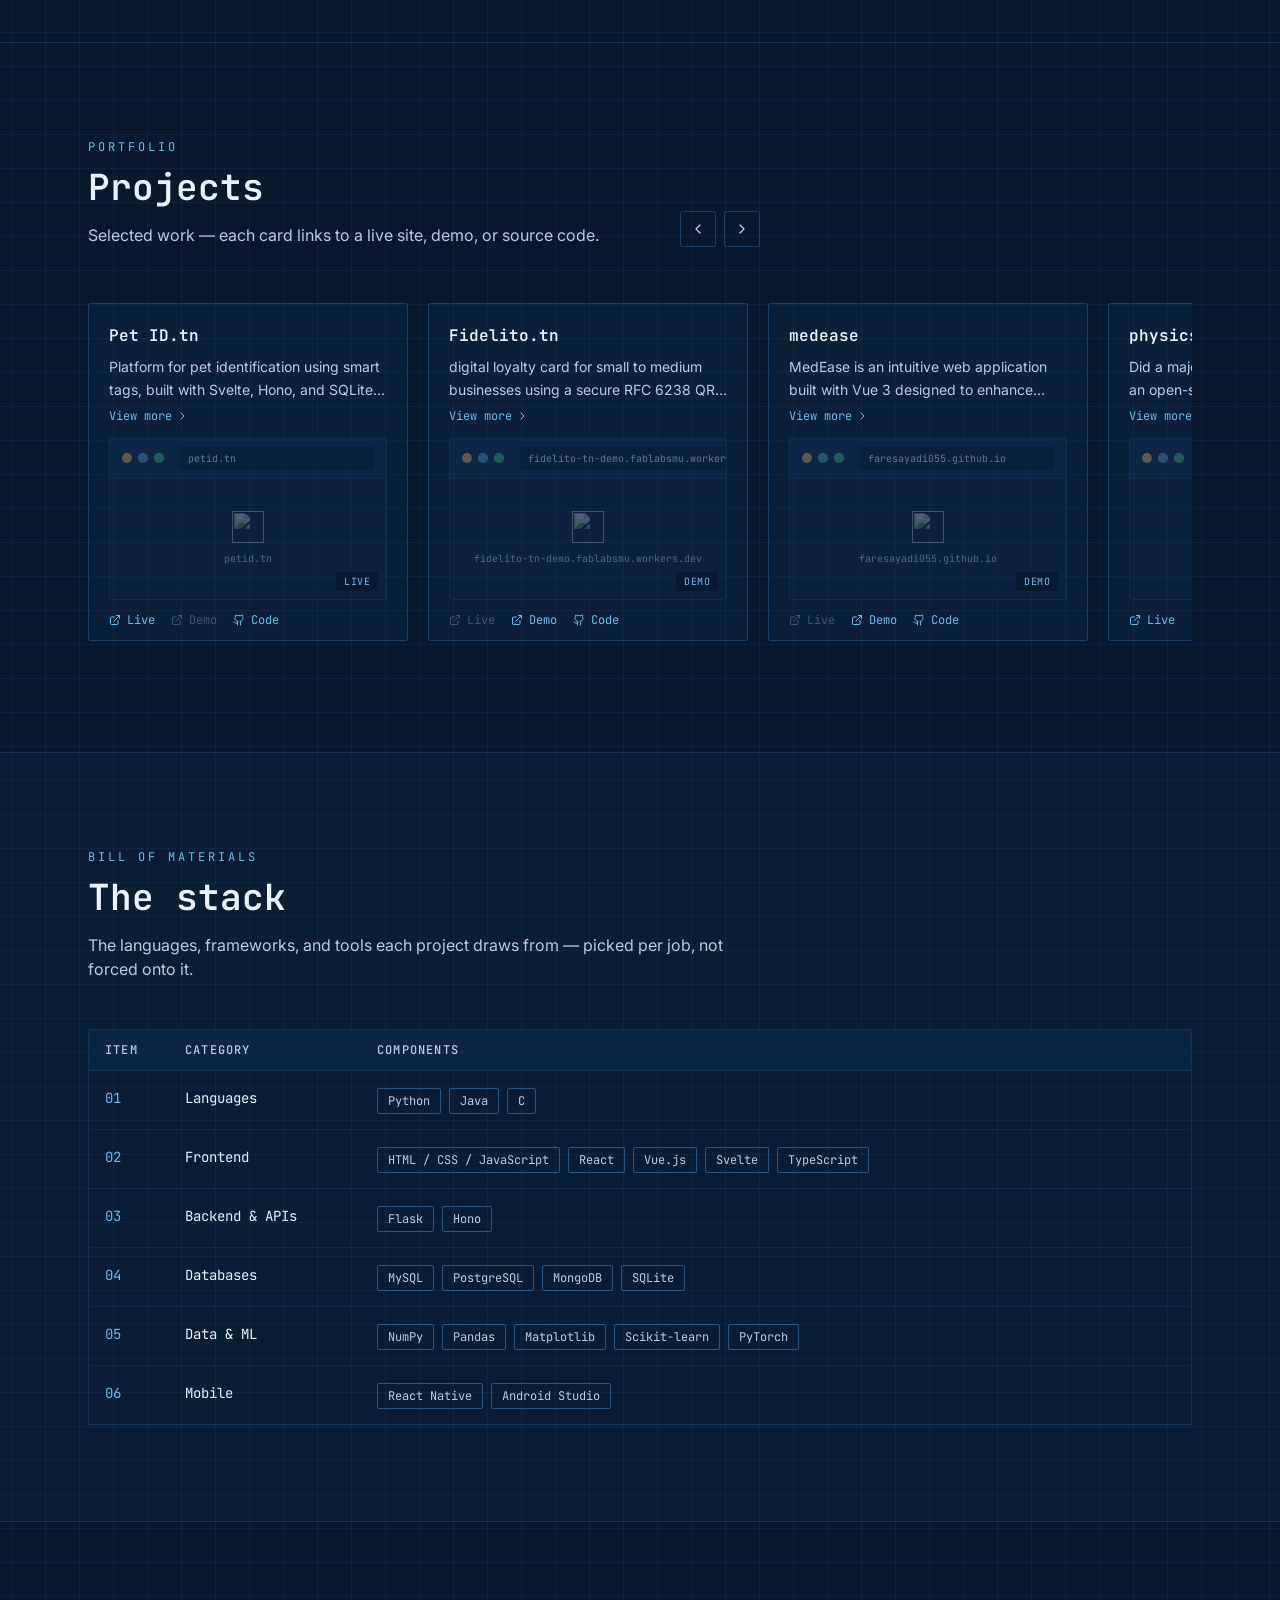
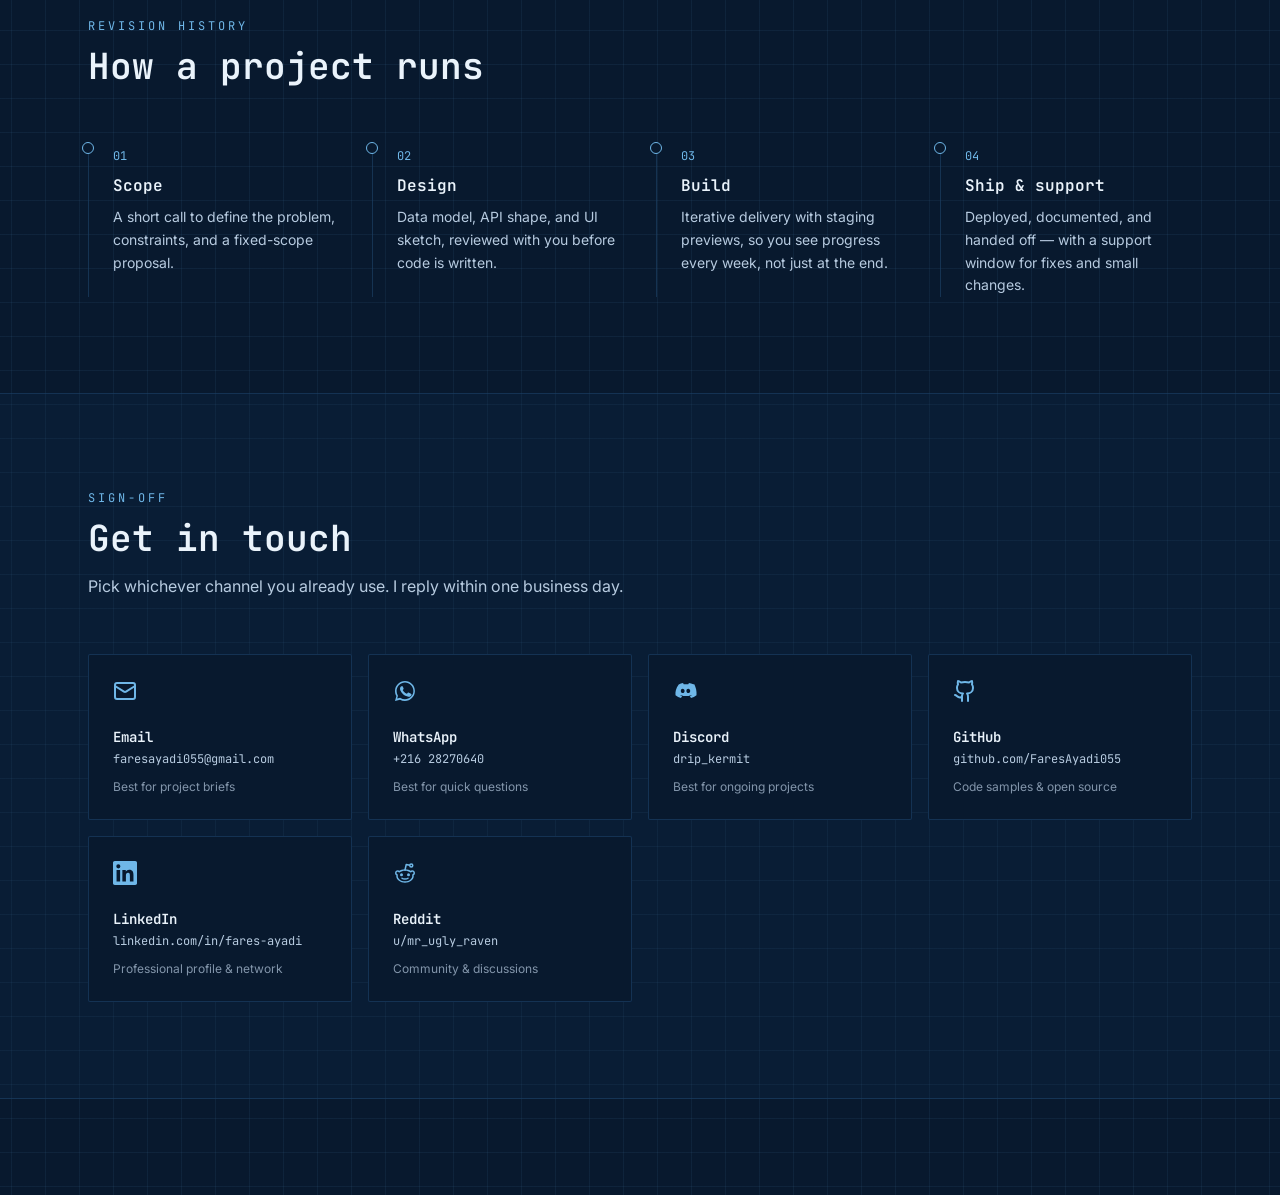
==== commit b49a4d53: "deploy: cd54ab997ef00789785bd3e8a7690e776143f4a4" ====
--- a/index.html
+++ b/index.html
@@ -76,8 +76,8 @@
         "url": "https://faresayadi055.github.io/"
       }
     </script>
-    <script type="module" crossorigin src="/assets/index-DYgZzpdu.js"></script>
-    <link rel="stylesheet" crossorigin href="/assets/index-CEWHCQui.css">
+    <script type="module" crossorigin src="/assets/index-CATDNkxc.js"></script>
+    <link rel="stylesheet" crossorigin href="/assets/index-CLMXLhCb.css">
   </head>
   <body>
     <noscript>
--- a/assets/index-CLMXLhCb.css
+++ b/assets/index-CLMXLhCb.css
@@ -0,0 +1 @@
+*,:before,:after,::backdrop{--tw-border-spacing-x:0;--tw-border-spacing-y:0;--tw-translate-x:0;--tw-translate-y:0;--tw-rotate:0;--tw-skew-x:0;--tw-skew-y:0;--tw-scale-x:1;--tw-scale-y:1;--tw-pan-x: ;--tw-pan-y: ;--tw-pinch-zoom: ;--tw-scroll-snap-strictness:proximity;--tw-gradient-from-position: ;--tw-gradient-via-position: ;--tw-gradient-to-position: ;--tw-ordinal: ;--tw-slashed-zero: ;--tw-numeric-figure: ;--tw-numeric-spacing: ;--tw-numeric-fraction: ;--tw-ring-inset: ;--tw-ring-offset-width:0px;--tw-ring-offset-color:#fff;--tw-ring-color:#3b82f680;--tw-ring-offset-shadow:0 0 #0000;--tw-ring-shadow:0 0 #0000;--tw-shadow:0 0 #0000;--tw-shadow-colored:0 0 #0000;--tw-blur: ;--tw-brightness: ;--tw-contrast: ;--tw-grayscale: ;--tw-hue-rotate: ;--tw-invert: ;--tw-saturate: ;--tw-sepia: ;--tw-drop-shadow: ;--tw-backdrop-blur: ;--tw-backdrop-brightness: ;--tw-backdrop-contrast: ;--tw-backdrop-grayscale: ;--tw-backdrop-hue-rotate: ;--tw-backdrop-invert: ;--tw-backdrop-opacity: ;--tw-backdrop-saturate: ;--tw-backdrop-sepia: ;--tw-contain-size: ;--tw-contain-layout: ;--tw-contain-paint: ;--tw-contain-style: }*,:before,:after{box-sizing:border-box;border:0 solid #e5e7eb}:before,:after{--tw-content:""}html,:host{-webkit-text-size-adjust:100%;tab-size:4;font-feature-settings:normal;font-variation-settings:normal;-webkit-tap-highlight-color:transparent;font-family:Inter,system-ui,-apple-system,sans-serif;line-height:1.5}body{line-height:inherit;margin:0}hr{height:0;color:inherit;border-top-width:1px}abbr:where([title]){-webkit-text-decoration:underline dotted;text-decoration:underline dotted}h1,h2,h3,h4,h5,h6{font-size:inherit;font-weight:inherit}a{color:inherit;-webkit-text-decoration:inherit;text-decoration:inherit}b,strong{font-weight:bolder}code,kbd,samp,pre{font-feature-settings:normal;font-variation-settings:normal;font-family:JetBrains Mono,ui-monospace,SFMono-Regular,monospace;font-size:1em}small{font-size:80%}sub,sup{vertical-align:baseline;font-size:75%;line-height:0;position:relative}sub{bottom:-.25em}sup{top:-.5em}table{text-indent:0;border-color:inherit;border-collapse:collapse}button,input,optgroup,select,textarea{font-feature-settings:inherit;font-variation-settings:inherit;font-family:inherit;font-size:100%;font-weight:inherit;line-height:inherit;letter-spacing:inherit;color:inherit;margin:0;padding:0}button,select{text-transform:none}button,input:where([type=button]),input:where([type=reset]),input:where([type=submit]){-webkit-appearance:button;background-color:#0000;background-image:none}:-moz-focusring{outline:auto}:-moz-ui-invalid{box-shadow:none}progress{vertical-align:baseline}::-webkit-inner-spin-button{height:auto}::-webkit-outer-spin-button{height:auto}[type=search]{-webkit-appearance:textfield;outline-offset:-2px}::-webkit-search-decoration{-webkit-appearance:none}::-webkit-file-upload-button{-webkit-appearance:button;font:inherit}summary{display:list-item}blockquote,dl,dd,h1,h2,h3,h4,h5,h6,hr,figure,p,pre{margin:0}fieldset{margin:0;padding:0}legend{padding:0}ol,ul,menu{margin:0;padding:0;list-style:none}dialog{padding:0}textarea{resize:vertical}input::-moz-placeholder{opacity:1;color:#9ca3af}textarea::-moz-placeholder{opacity:1;color:#9ca3af}input::placeholder,textarea::placeholder{opacity:1;color:#9ca3af}button,[role=button]{cursor:pointer}:disabled{cursor:default}img,svg,video,canvas,audio,iframe,embed,object{vertical-align:middle;display:block}img,video{max-width:100%;height:auto}[hidden]:where(:not([hidden=until-found])){display:none}.sr-only{clip:rect(0, 0, 0, 0);white-space:nowrap;border-width:0;width:1px;height:1px;margin:-1px;padding:0;position:absolute;overflow:hidden}.pointer-events-none{pointer-events:none}.visible{visibility:visible}.fixed{position:fixed}.absolute{position:absolute}.relative{position:relative}.sticky{position:sticky}.inset-0{inset:0}.-left-\[7px\]{left:-7px}.-right-24{right:-6rem}.bottom-2{bottom:.5rem}.bottom-5{bottom:1.25rem}.left-0{left:0}.left-0\.5{left:.125rem}.right-2{right:.5rem}.right-5{right:1.25rem}.top-0{top:0}.top-0\.5{top:.125rem}.top-1{top:.25rem}.top-\[57px\]{top:57px}.z-40{z-index:40}.z-50{z-index:50}.mx-5{margin-left:1.25rem;margin-right:1.25rem}.mx-auto{margin-left:auto;margin-right:auto}.my-4{margin-top:1rem;margin-bottom:1rem}.-mt-2{margin-top:-.5rem}.mb-1{margin-bottom:.25rem}.mb-12{margin-bottom:3rem}.mb-14{margin-bottom:3.5rem}.mb-2{margin-bottom:.5rem}.mb-4{margin-bottom:1rem}.mb-6{margin-bottom:1.5rem}.ml-2{margin-left:.5rem}.ml-auto{margin-left:auto}.mt-1{margin-top:.25rem}.mt-10{margin-top:2.5rem}.mt-2{margin-top:.5rem}.mt-20{margin-top:5rem}.mt-3{margin-top:.75rem}.mt-4{margin-top:1rem}.mt-5{margin-top:1.25rem}.mt-6{margin-top:1.5rem}.line-clamp-2{-webkit-line-clamp:2;-webkit-box-orient:vertical;display:-webkit-box;overflow:hidden}.block{display:block}.flex{display:flex}.inline-flex{display:inline-flex}.table{display:table}.grid{display:grid}.hidden{display:none}.h-1\.5{height:.375rem}.h-12{height:3rem}.h-14{height:3.5rem}.h-2{height:.5rem}.h-2\.5{height:.625rem}.h-20{height:5rem}.h-3{height:.75rem}.h-4{height:1rem}.h-40{height:10rem}.h-5{height:1.25rem}.h-6{height:1.5rem}.h-64{height:16rem}.h-7{height:1.75rem}.h-8{height:2rem}.h-9{height:2.25rem}.h-\[28rem\]{height:28rem}.h-auto{height:auto}.h-full{height:100%}.w-11{width:2.75rem}.w-12{width:3rem}.w-2{width:.5rem}.w-2\.5{width:.625rem}.w-20{width:5rem}.w-3{width:.75rem}.w-4{width:1rem}.w-48{width:12rem}.w-5{width:1.25rem}.w-56{width:14rem}.w-6{width:1.5rem}.w-64{width:16rem}.w-7{width:1.75rem}.w-8{width:2rem}.w-9{width:2.25rem}.w-\[20rem\]{width:20rem}.w-\[22rem\]{width:22rem}.w-full{width:100%}.min-w-\[640px\]{min-width:640px}.max-w-2xl{max-width:42rem}.max-w-3xl{max-width:48rem}.max-w-5xl{max-width:64rem}.max-w-6xl{max-width:72rem}.max-w-\[80\%\]{max-width:80%}.max-w-\[85\%\]{max-width:85%}.max-w-\[90vw\]{max-width:90vw}.max-w-md{max-width:28rem}.max-w-xl{max-width:36rem}.flex-1{flex:1}.shrink-0{flex-shrink:0}.border-collapse{border-collapse:collapse}.translate-x-5{--tw-translate-x:1.25rem;transform:translate(var(--tw-translate-x), var(--tw-translate-y)) rotate(var(--tw-rotate)) skewX(var(--tw-skew-x)) skewY(var(--tw-skew-y)) scaleX(var(--tw-scale-x)) scaleY(var(--tw-scale-y))}.translate-y-0{--tw-translate-y:0px;transform:translate(var(--tw-translate-x), var(--tw-translate-y)) rotate(var(--tw-rotate)) skewX(var(--tw-skew-x)) skewY(var(--tw-skew-y)) scaleX(var(--tw-scale-x)) scaleY(var(--tw-scale-y))}.translate-y-6{--tw-translate-y:1.5rem;transform:translate(var(--tw-translate-x), var(--tw-translate-y)) rotate(var(--tw-rotate)) skewX(var(--tw-skew-x)) skewY(var(--tw-skew-y)) scaleX(var(--tw-scale-x)) scaleY(var(--tw-scale-y))}.rotate-90{--tw-rotate:90deg;transform:translate(var(--tw-translate-x), var(--tw-translate-y)) rotate(var(--tw-rotate)) skewX(var(--tw-skew-x)) skewY(var(--tw-skew-y)) scaleX(var(--tw-scale-x)) scaleY(var(--tw-scale-y))}.scale-125{--tw-scale-x:1.25;--tw-scale-y:1.25;transform:translate(var(--tw-translate-x), var(--tw-translate-y)) rotate(var(--tw-rotate)) skewX(var(--tw-skew-x)) skewY(var(--tw-skew-y)) scaleX(var(--tw-scale-x)) scaleY(var(--tw-scale-y))}.transform{transform:translate(var(--tw-translate-x), var(--tw-translate-y)) rotate(var(--tw-rotate)) skewX(var(--tw-skew-x)) skewY(var(--tw-skew-y)) scaleX(var(--tw-scale-x)) scaleY(var(--tw-scale-y))}.animate-\[draw-line_2\.4s_ease-out_forwards\]{animation:2.4s ease-out forwards draw-line}@keyframes ping{75%,to{opacity:0;transform:scale(2)}}.animate-ping{animation:1s cubic-bezier(0,0,.2,1) infinite ping}@keyframes pulse{50%{opacity:.5}}.animate-pulse{animation:2s cubic-bezier(.4,0,.6,1) infinite pulse}.cursor-not-allowed{cursor:not-allowed}.cursor-pointer{cursor:pointer}.touch-none{touch-action:none}.grid-cols-1{grid-template-columns:repeat(1,minmax(0,1fr))}.grid-cols-2{grid-template-columns:repeat(2,minmax(0,1fr))}.flex-col{flex-direction:column}.flex-wrap{flex-wrap:wrap}.place-items-center{place-items:center}.items-start{align-items:flex-start}.items-end{align-items:flex-end}.items-center{align-items:center}.justify-center{justify-content:center}.justify-between{justify-content:space-between}.gap-0{gap:0}.gap-1{gap:.25rem}.gap-1\.5{gap:.375rem}.gap-2{gap:.5rem}.gap-3{gap:.75rem}.gap-4{gap:1rem}.gap-5{gap:1.25rem}.gap-8{gap:2rem}.gap-px{gap:1px}.gap-x-8{-moz-column-gap:2rem;column-gap:2rem}.gap-y-3{row-gap:.75rem}.space-y-3>:not([hidden])~:not([hidden]){--tw-space-y-reverse:0;margin-top:calc(.75rem * calc(1 - var(--tw-space-y-reverse)));margin-bottom:calc(.75rem * var(--tw-space-y-reverse))}.space-y-4>:not([hidden])~:not([hidden]){--tw-space-y-reverse:0;margin-top:calc(1rem * calc(1 - var(--tw-space-y-reverse)));margin-bottom:calc(1rem * var(--tw-space-y-reverse))}.space-y-6>:not([hidden])~:not([hidden]){--tw-space-y-reverse:0;margin-top:calc(1.5rem * calc(1 - var(--tw-space-y-reverse)));margin-bottom:calc(1.5rem * var(--tw-space-y-reverse))}.space-y-8>:not([hidden])~:not([hidden]){--tw-space-y-reverse:0;margin-top:calc(2rem * calc(1 - var(--tw-space-y-reverse)));margin-bottom:calc(2rem * var(--tw-space-y-reverse))}.overflow-hidden{overflow:hidden}.overflow-x-auto{overflow-x:auto}.overflow-y-auto{overflow-y:auto}.truncate{text-overflow:ellipsis;white-space:nowrap;overflow:hidden}.rounded-full{border-radius:9999px}.rounded-sm{border-radius:.125rem}.border{border-width:1px}.border-b{border-bottom-width:1px}.border-l{border-left-width:1px}.border-t{border-top-width:1px}.border-blue-bright{--tw-border-opacity:1;border-color:rgb(111 183 232/var(--tw-border-opacity,1))}.border-blue-line{--tw-border-opacity:1;border-color:rgb(62 124 177/var(--tw-border-opacity,1))}.border-blue-line\/60{border-color:#3e7cb199}.border-copper{--tw-border-opacity:1;border-color:rgb(224 164 88/var(--tw-border-opacity,1))}.border-ink-line{--tw-border-opacity:1;border-color:rgb(27 62 99/var(--tw-border-opacity,1))}.border-ink-line\/30{border-color:#1b3e634d}.border-ink-line\/40{border-color:#1b3e6366}.border-ink-line\/50{border-color:#1b3e6380}.border-ink-line\/70{border-color:#1b3e63b3}.bg-\[\#0a0e17\]{--tw-bg-opacity:1;background-color:rgb(10 14 23/var(--tw-bg-opacity,1))}.bg-blue-bright{--tw-bg-opacity:1;background-color:rgb(111 183 232/var(--tw-bg-opacity,1))}.bg-blue-bright\/30{background-color:#6fb7e84d}.bg-blue-line{--tw-bg-opacity:1;background-color:rgb(62 124 177/var(--tw-bg-opacity,1))}.bg-blue-line\/20{background-color:#3e7cb133}.bg-blue-line\/30{background-color:#3e7cb14d}.bg-copper{--tw-bg-opacity:1;background-color:rgb(224 164 88/var(--tw-bg-opacity,1))}.bg-copper\/40{background-color:#e0a45866}.bg-green-400\/30{background-color:#4ade804d}.bg-ink-deep{--tw-bg-opacity:1;background-color:rgb(8 25 46/var(--tw-bg-opacity,1))}.bg-ink-deep\/40{background-color:#08192e66}.bg-ink-deep\/80{background-color:#08192ecc}.bg-ink-deep\/85{background-color:#08192ed9}.bg-ink-deep\/95{background-color:#08192ef2}.bg-ink-line{--tw-bg-opacity:1;background-color:rgb(27 62 99/var(--tw-bg-opacity,1))}.bg-ink-line\/40{background-color:#1b3e6366}.bg-ink-line\/50{background-color:#1b3e6380}.bg-ink-line\/70{background-color:#1b3e63b3}.bg-ink-panel{--tw-bg-opacity:1;background-color:rgb(17 46 82/var(--tw-bg-opacity,1))}.bg-ink-panel\/20{background-color:#112e5233}.bg-ink-panel\/30{background-color:#112e524d}.bg-ink-panel\/40{background-color:#112e5266}.bg-ink-panel\/50{background-color:#112e5280}.bg-ink-panel\/60{background-color:#112e5299}.bg-ink-panel\/80{background-color:#112e52cc}.bg-paper{--tw-bg-opacity:1;background-color:rgb(234 243 251/var(--tw-bg-opacity,1))}.bg-transparent{background-color:#0000}.object-contain{-o-object-fit:contain;object-fit:contain}.object-cover{-o-object-fit:cover;object-fit:cover}.object-top{-o-object-position:top;object-position:top}.p-0\.5{padding:.125rem}.p-3{padding:.75rem}.p-4{padding:1rem}.p-5{padding:1.25rem}.p-6{padding:1.5rem}.p-8{padding:2rem}.px-2{padding-left:.5rem;padding-right:.5rem}.px-2\.5{padding-left:.625rem;padding-right:.625rem}.px-3{padding-left:.75rem;padding-right:.75rem}.px-4{padding-left:1rem;padding-right:1rem}.px-5{padding-left:1.25rem;padding-right:1.25rem}.px-6{padding-left:1.5rem;padding-right:1.5rem}.py-0\.5{padding-top:.125rem;padding-bottom:.125rem}.py-1{padding-top:.25rem;padding-bottom:.25rem}.py-10{padding-top:2.5rem;padding-bottom:2.5rem}.py-2{padding-top:.5rem;padding-bottom:.5rem}.py-24{padding-top:6rem;padding-bottom:6rem}.py-3{padding-top:.75rem;padding-bottom:.75rem}.py-4{padding-top:1rem;padding-bottom:1rem}.py-6{padding-top:1.5rem;padding-bottom:1.5rem}.pb-1{padding-bottom:.25rem}.pb-2{padding-bottom:.5rem}.pb-28{padding-bottom:7rem}.pb-4{padding-bottom:1rem}.pl-6{padding-left:1.5rem}.pr-4{padding-right:1rem}.pt-20{padding-top:5rem}.pt-5{padding-top:1.25rem}.pt-8{padding-top:2rem}.text-left{text-align:left}.text-center{text-align:center}.align-top{vertical-align:top}.font-mono{font-family:JetBrains Mono,ui-monospace,SFMono-Regular,monospace}.text-2xl{font-size:1.5rem;line-height:2rem}.text-3xl{font-size:1.875rem;line-height:2.25rem}.text-4xl{font-size:2.25rem;line-height:2.5rem}.text-\[10px\]{font-size:10px}.text-\[11px\]{font-size:11px}.text-base{font-size:1rem;line-height:1.5rem}.text-lg{font-size:1.125rem;line-height:1.75rem}.text-sm{font-size:.875rem;line-height:1.25rem}.text-xl{font-size:1.25rem;line-height:1.75rem}.text-xs{font-size:.75rem;line-height:1rem}.font-medium{font-weight:500}.font-semibold{font-weight:600}.uppercase{text-transform:uppercase}.leading-\[1\.15\]{line-height:1.15}.leading-relaxed{line-height:1.625}.tracking-\[0\.25em\]{letter-spacing:.25em}.tracking-wider{letter-spacing:.05em}.tracking-widest{letter-spacing:.1em}.text-blue-bright{--tw-text-opacity:1;color:rgb(111 183 232/var(--tw-text-opacity,1))}.text-copper{--tw-text-opacity:1;color:rgb(224 164 88/var(--tw-text-opacity,1))}.text-ink-deep{--tw-text-opacity:1;color:rgb(8 25 46/var(--tw-text-opacity,1))}.text-paper{--tw-text-opacity:1;color:rgb(234 243 251/var(--tw-text-opacity,1))}.text-paper-dim{--tw-text-opacity:1;color:rgb(183 203 224/var(--tw-text-opacity,1))}.text-paper-dim\/30{color:#b7cbe04d}.text-paper-dim\/40{color:#b7cbe066}.text-paper-dim\/50{color:#b7cbe080}.text-paper-dim\/60{color:#b7cbe099}.text-paper-dim\/70{color:#b7cbe0b3}.opacity-0{opacity:0}.opacity-100{opacity:1}.opacity-30{opacity:.3}.opacity-50{opacity:.5}.opacity-60{opacity:.6}.opacity-70{opacity:.7}.opacity-75{opacity:.75}.opacity-90{opacity:.9}.shadow-2xl{--tw-shadow:0 25px 50px -12px #00000040;--tw-shadow-colored:0 25px 50px -12px var(--tw-shadow-color);box-shadow:var(--tw-ring-offset-shadow,0 0 #0000), var(--tw-ring-shadow,0 0 #0000), var(--tw-shadow)}.shadow-lg{--tw-shadow:0 10px 15px -3px #0000001a, 0 4px 6px -4px #0000001a;--tw-shadow-colored:0 10px 15px -3px var(--tw-shadow-color), 0 4px 6px -4px var(--tw-shadow-color);box-shadow:var(--tw-ring-offset-shadow,0 0 #0000), var(--tw-ring-shadow,0 0 #0000), var(--tw-shadow)}.shadow-black\/40{--tw-shadow-color:#0006;--tw-shadow:var(--tw-shadow-colored)}.outline-none{outline-offset:2px;outline:2px solid #0000}.filter{filter:var(--tw-blur) var(--tw-brightness) var(--tw-contrast) var(--tw-grayscale) var(--tw-hue-rotate) var(--tw-invert) var(--tw-saturate) var(--tw-sepia) var(--tw-drop-shadow)}.backdrop-blur{--tw-backdrop-blur:blur(8px);-webkit-backdrop-filter:var(--tw-backdrop-blur) var(--tw-backdrop-brightness) var(--tw-backdrop-contrast) var(--tw-backdrop-grayscale) var(--tw-backdrop-hue-rotate) var(--tw-backdrop-invert) var(--tw-backdrop-opacity) var(--tw-backdrop-saturate) var(--tw-backdrop-sepia);backdrop-filter:var(--tw-backdrop-blur) var(--tw-backdrop-brightness) var(--tw-backdrop-contrast) var(--tw-backdrop-grayscale) var(--tw-backdrop-hue-rotate) var(--tw-backdrop-invert) var(--tw-backdrop-opacity) var(--tw-backdrop-saturate) var(--tw-backdrop-sepia)}.backdrop-blur-sm{--tw-backdrop-blur:blur(4px);-webkit-backdrop-filter:var(--tw-backdrop-blur) var(--tw-backdrop-brightness) var(--tw-backdrop-contrast) var(--tw-backdrop-grayscale) var(--tw-backdrop-hue-rotate) var(--tw-backdrop-invert) var(--tw-backdrop-opacity) var(--tw-backdrop-saturate) var(--tw-backdrop-sepia);backdrop-filter:var(--tw-backdrop-blur) var(--tw-backdrop-brightness) var(--tw-backdrop-contrast) var(--tw-backdrop-grayscale) var(--tw-backdrop-hue-rotate) var(--tw-backdrop-invert) var(--tw-backdrop-opacity) var(--tw-backdrop-saturate) var(--tw-backdrop-sepia)}.transition-all{transition-property:all;transition-duration:.15s;transition-timing-function:cubic-bezier(.4,0,.2,1)}.transition-colors{transition-property:color,background-color,border-color,text-decoration-color,fill,stroke;transition-duration:.15s;transition-timing-function:cubic-bezier(.4,0,.2,1)}.transition-opacity{transition-property:opacity;transition-duration:.15s;transition-timing-function:cubic-bezier(.4,0,.2,1)}.transition-transform{transition-property:transform;transition-duration:.15s;transition-timing-function:cubic-bezier(.4,0,.2,1)}.duration-200{transition-duration:.2s}.duration-300{transition-duration:.3s}.duration-700{transition-duration:.7s}.ease-out{transition-timing-function:cubic-bezier(0,0,.2,1)}.will-change-transform{will-change:transform}:root{--lightningcss-light: ;--lightningcss-dark:initial;color-scheme:dark}html[data-theme=light]{--lightningcss-light:initial;--lightningcss-dark: ;color-scheme:light}html[data-theme=light] body{color:#1a2a3a;background-color:#f0f4f8;background-image:linear-gradient(#6fb7e84d 1px,#0000 1px),linear-gradient(90deg,#6fb7e84d 1px,#0000 1px);background-position:top;background-size:34px 34px}html[data-theme=light] .bg-ink-deep{background-color:#f0f4f8}html[data-theme=light] .bg-ink-panel{background-color:#e2e8f0}html[data-theme=light] .bg-ink-panel\/30{background-color:#e2e8f04d}html[data-theme=light] .bg-ink-panel\/40{background-color:#e2e8f066}html[data-theme=light] .bg-ink-panel\/60{background-color:#e2e8f099}html[data-theme=light] .bg-ink-deep\/85{background-color:#f0f4f8d9}html[data-theme=light] .bg-ink-deep\/95{background-color:#f0f4f8f2}html[data-theme=light] .text-paper{color:#1a2a3a}html[data-theme=light] .text-paper-dim{color:#4a6070}html[data-theme=light] .text-paper-dim\/60{color:#4a607099}html[data-theme=light] .text-paper-dim\/30{color:#4a60704d}html[data-theme=light] .border-ink-line{border-color:#c0d0e0}html[data-theme=light] .border-ink-line\/70{border-color:#c0d0e0b3}html[data-theme=light] .border-ink-line\/50{border-color:#c0d0e080}html[data-theme=light] .hover\:bg-ink-panel\/40:hover{background-color:#e2e8f066}html[data-theme=light] .hover\:text-paper:hover{color:#1a2a3a}html[data-theme=light] .shadow-2xl{box-shadow:0 25px 50px -12px #00000026}html[data-theme=light] .bg-blue-line\/20{background-color:#3e7cb126}html[data-theme=light] .bg-blue-line\/30{background-color:#3e7cb133}html[data-theme=light] .bg-ink-deep\/80{background-color:#f0f4f8cc}html[data-theme=light] .bg-ink-panel\/20{background-color:#e2e8f033}html{scroll-behavior:smooth}body{--tw-bg-opacity:1;background-color:rgb(8 25 46/var(--tw-bg-opacity,1));--tw-text-opacity:1;color:rgb(234 243 251/var(--tw-text-opacity,1));-webkit-font-smoothing:antialiased;-moz-osx-font-smoothing:grayscale;font-family:Inter,system-ui,-apple-system,sans-serif}html[data-theme=light] body{color:#1a2a3a;background-color:#f0f4f8}body{background-image:linear-gradient(#6fb7e812 1px,#0000 1px),linear-gradient(90deg,#6fb7e812 1px,#0000 1px);background-position:top;background-size:34px 34px}:where(button,a,[role=button],input,textarea)[data-focus-visible]{outline-offset:2px;border-radius:2px;outline:2px solid #6fb7e8}::selection{color:#eaf3fb;background:#3e7cb1}::-webkit-scrollbar{width:10px}::-webkit-scrollbar-track{background:#08192e}::-webkit-scrollbar-thumb{background:#1b3e63;border:2px solid #08192e;border-radius:6px}@media (prefers-reduced-motion:reduce){*,:before,:after{scroll-behavior:auto!important;transition-duration:.001ms!important;animation-duration:.001ms!important;animation-iteration-count:1!important}}@keyframes draw-line{0%{stroke-dashoffset:1px}to{stroke-dashoffset:0}}@keyframes float-slow{0%,to{transform:translateY(0)}50%{transform:translateY(-6px)}}.animate-float-slow{animation:6s ease-in-out infinite float-slow}.text-stamp{letter-spacing:.14em}.typing-dots{align-items:center;gap:4px;display:inline-flex}.typing-dots span{background:#8fd0f7;border-radius:9999px;width:5px;height:5px;animation:1.2s ease-in-out infinite both typing-bounce}.typing-dots span:first-child{animation-delay:0s}.typing-dots span:nth-child(2){animation-delay:.2s}.typing-dots span:nth-child(3){animation-delay:.4s}@keyframes typing-bounce{0%,80%,to{opacity:.4;transform:translateY(0)}40%{opacity:1;transform:translateY(-4px)}}.markdown>*+*{margin-top:.5em}.markdown p{margin:0}.markdown strong{color:#eaf3fb;font-weight:600}.markdown em{color:#eaf3fb}.markdown a{color:#6fb7e8;text-underline-offset:2px;word-break:break-word;-webkit-text-decoration:underline #6fb7e880;text-decoration:underline #6fb7e880}.markdown ul,.markdown ol{list-style:revert;padding-left:1.25rem}.markdown code{color:#6fb7e8;background:#6fb7e81f;border:1px solid #6fb7e833;border-radius:3px;padding:0 .25em;font-family:ui-monospace,SFMono-Regular,Menlo,monospace;font-size:.85em}.markdown pre{background:#08192e;border:1px solid #1b3e63;border-radius:4px;padding:.65em;overflow-x:auto}.markdown pre code{color:#eaf3fb;background:0 0;border:none;padding:0}.markdown blockquote{color:#8fd0f7;border-left:3px solid #6fb7e8;padding-left:.75em}.markdown h1,.markdown h2,.markdown h3,.markdown h4,.markdown h5,.markdown h6{color:#eaf3fb;font-weight:600;line-height:1.25}.markdown h1{font-size:1.15em}.markdown h2{font-size:1.05em}.markdown h3{font-size:1em}.markdown hr{border-color:#1b3e63}.markdown table{border-collapse:collapse;width:100%;font-size:.9em}.markdown th,.markdown td{text-align:left;border:1px solid #1b3e63;padding:.3em .5em}.markdown th{color:#eaf3fb}@keyframes neon-pulse{0%,to{border-color:#6fb7e880;box-shadow:0 0 4px #6fb7e840,0 0 8px #6fb7e81f,0 0 16px #6fb7e80f}50%{border-color:#6fb7e8cc;box-shadow:0 0 6px #6fb7e880,0 0 16px #6fb7e84d,0 0 32px #6fb7e826,0 0 48px #6fb7e80f}}.neon-glow{animation:2.5s ease-in-out infinite neon-pulse}@keyframes cursor-blink{0%,to{opacity:1}50%{opacity:0}}.cursor-blink{color:#6fb7e8;animation:.7s step-end infinite cursor-blink}.scrollbar-none::-webkit-scrollbar{display:none}.placeholder\:text-paper-dim\/60::placeholder{color:#b7cbe099}.after\:absolute:after{content:var(--tw-content);position:absolute}.after\:-bottom-0:after{content:var(--tw-content);bottom:0}.after\:left-0:after{content:var(--tw-content);left:0}.after\:h-px:after{content:var(--tw-content);height:1px}.after\:w-0:after{content:var(--tw-content);width:0}.after\:w-full:after{content:var(--tw-content);width:100%}.after\:bg-blue-bright:after{content:var(--tw-content);--tw-bg-opacity:1;background-color:rgb(111 183 232/var(--tw-bg-opacity,1))}.after\:transition-all:after{content:var(--tw-content);transition-property:all;transition-duration:.15s;transition-timing-function:cubic-bezier(.4,0,.2,1)}.after\:duration-300:after{content:var(--tw-content);transition-duration:.3s}.last\:border-b-0:last-child{border-bottom-width:0}.hover\:-translate-y-1:hover{--tw-translate-y:-.25rem;transform:translate(var(--tw-translate-x), var(--tw-translate-y)) rotate(var(--tw-rotate)) skewX(var(--tw-skew-x)) skewY(var(--tw-skew-y)) scaleX(var(--tw-scale-x)) scaleY(var(--tw-scale-y))}.hover\:scale-105:hover{--tw-scale-x:1.05;--tw-scale-y:1.05;transform:translate(var(--tw-translate-x), var(--tw-translate-y)) rotate(var(--tw-rotate)) skewX(var(--tw-skew-x)) skewY(var(--tw-skew-y)) scaleX(var(--tw-scale-x)) scaleY(var(--tw-scale-y))}.hover\:scale-\[1\.02\]:hover{--tw-scale-x:1.02;--tw-scale-y:1.02;transform:translate(var(--tw-translate-x), var(--tw-translate-y)) rotate(var(--tw-rotate)) skewX(var(--tw-skew-x)) skewY(var(--tw-skew-y)) scaleX(var(--tw-scale-x)) scaleY(var(--tw-scale-y))}.hover\:border-blue-bright:hover{--tw-border-opacity:1;border-color:rgb(111 183 232/var(--tw-border-opacity,1))}.hover\:border-blue-line:hover{--tw-border-opacity:1;border-color:rgb(62 124 177/var(--tw-border-opacity,1))}.hover\:bg-blue-bright:hover{--tw-bg-opacity:1;background-color:rgb(111 183 232/var(--tw-bg-opacity,1))}.hover\:bg-copper:hover{--tw-bg-opacity:1;background-color:rgb(224 164 88/var(--tw-bg-opacity,1))}.hover\:bg-ink-panel\/40:hover{background-color:#112e5266}.hover\:text-blue-bright:hover{--tw-text-opacity:1;color:rgb(111 183 232/var(--tw-text-opacity,1))}.hover\:text-copper:hover{--tw-text-opacity:1;color:rgb(224 164 88/var(--tw-text-opacity,1))}.hover\:text-ink-deep:hover{--tw-text-opacity:1;color:rgb(8 25 46/var(--tw-text-opacity,1))}.hover\:text-paper:hover{--tw-text-opacity:1;color:rgb(234 243 251/var(--tw-text-opacity,1))}.hover\:underline:hover{text-decoration-line:underline}.hover\:opacity-90:hover{opacity:.9}.hover\:shadow-\[0_0_15px_rgba\(111\,183\,232\,0\.15\)\]:hover{--tw-shadow:0 0 15px #6fb7e826;--tw-shadow-colored:0 0 15px var(--tw-shadow-color);box-shadow:var(--tw-ring-offset-shadow,0 0 #0000), var(--tw-ring-shadow,0 0 #0000), var(--tw-shadow)}.hover\:shadow-\[0_8px_24px_-12px_rgba\(111\,183\,232\,0\.45\)\]:hover{--tw-shadow:0 8px 24px -12px #6fb7e873;--tw-shadow-colored:0 8px 24px -12px var(--tw-shadow-color);box-shadow:var(--tw-ring-offset-shadow,0 0 #0000), var(--tw-ring-shadow,0 0 #0000), var(--tw-shadow)}.focus\:border-blue-bright:focus{--tw-border-opacity:1;border-color:rgb(111 183 232/var(--tw-border-opacity,1))}.focus-visible\:ring-2:focus-visible{--tw-ring-offset-shadow:var(--tw-ring-inset) 0 0 0 var(--tw-ring-offset-width) var(--tw-ring-offset-color);--tw-ring-shadow:var(--tw-ring-inset) 0 0 0 calc(2px + var(--tw-ring-offset-width)) var(--tw-ring-color);box-shadow:var(--tw-ring-offset-shadow), var(--tw-ring-shadow), var(--tw-shadow,0 0 #0000)}.focus-visible\:ring-blue-bright:focus-visible{--tw-ring-opacity:1;--tw-ring-color:rgb(111 183 232/var(--tw-ring-opacity,1))}.disabled\:pointer-events-none:disabled{pointer-events:none}.disabled\:opacity-30:disabled{opacity:.3}.disabled\:opacity-40:disabled{opacity:.4}.disabled\:opacity-50:disabled{opacity:.5}.group:hover .group-hover\:scale-110{--tw-scale-x:1.1;--tw-scale-y:1.1;transform:translate(var(--tw-translate-x), var(--tw-translate-y)) rotate(var(--tw-rotate)) skewX(var(--tw-skew-x)) skewY(var(--tw-skew-y)) scaleX(var(--tw-scale-x)) scaleY(var(--tw-scale-y))}.group:hover .group-hover\:scale-125{--tw-scale-x:1.25;--tw-scale-y:1.25;transform:translate(var(--tw-translate-x), var(--tw-translate-y)) rotate(var(--tw-rotate)) skewX(var(--tw-skew-x)) skewY(var(--tw-skew-y)) scaleX(var(--tw-scale-x)) scaleY(var(--tw-scale-y))}.group:hover .group-hover\:border-blue-bright{--tw-border-opacity:1;border-color:rgb(111 183 232/var(--tw-border-opacity,1))}.group\/link:hover .group-hover\/link\:bg-blue-bright\/5{background-color:#6fb7e80d}.group\/link:hover .group-hover\/link\:text-paper-dim\/80{color:#b7cbe0cc}.group:hover .group-hover\:text-paper{--tw-text-opacity:1;color:rgb(234 243 251/var(--tw-text-opacity,1))}.group\/link:hover .group-hover\/link\:opacity-100{opacity:1}.data-\[focus-visible\]\:scale-\[1\.02\][data-focus-visible]{--tw-scale-x:1.02;--tw-scale-y:1.02;transform:translate(var(--tw-translate-x), var(--tw-translate-y)) rotate(var(--tw-rotate)) skewX(var(--tw-skew-x)) skewY(var(--tw-skew-y)) scaleX(var(--tw-scale-x)) scaleY(var(--tw-scale-y))}.data-\[focus-visible\]\:border-blue-bright[data-focus-visible]{--tw-border-opacity:1;border-color:rgb(111 183 232/var(--tw-border-opacity,1))}.data-\[focus-visible\]\:bg-copper[data-focus-visible]{--tw-bg-opacity:1;background-color:rgb(224 164 88/var(--tw-bg-opacity,1))}.data-\[focus-visible\]\:text-blue-bright[data-focus-visible]{--tw-text-opacity:1;color:rgb(111 183 232/var(--tw-text-opacity,1))}.data-\[focus-visible\]\:text-ink-deep[data-focus-visible]{--tw-text-opacity:1;color:rgb(8 25 46/var(--tw-text-opacity,1))}.data-\[focus-visible\]\:text-paper[data-focus-visible]{--tw-text-opacity:1;color:rgb(234 243 251/var(--tw-text-opacity,1))}.data-\[focus-visible\]\:ring-2[data-focus-visible]{--tw-ring-offset-shadow:var(--tw-ring-inset) 0 0 0 var(--tw-ring-offset-width) var(--tw-ring-offset-color);--tw-ring-shadow:var(--tw-ring-inset) 0 0 0 calc(2px + var(--tw-ring-offset-width)) var(--tw-ring-color);box-shadow:var(--tw-ring-offset-shadow), var(--tw-ring-shadow), var(--tw-shadow,0 0 #0000)}.data-\[focus-visible\]\:ring-blue-bright[data-focus-visible]{--tw-ring-opacity:1;--tw-ring-color:rgb(111 183 232/var(--tw-ring-opacity,1))}@media (width>=640px){.sm\:grid-cols-2{grid-template-columns:repeat(2,minmax(0,1fr))}.sm\:grid-cols-4{grid-template-columns:repeat(4,minmax(0,1fr))}.sm\:flex-row{flex-direction:row}.sm\:items-center{align-items:center}}@media (width>=768px){.md\:col-span-2{grid-column:span 2/span 2}.md\:inline-block{display:inline-block}.md\:flex{display:flex}.md\:hidden{display:none}.md\:grid-cols-2{grid-template-columns:repeat(2,minmax(0,1fr))}.md\:grid-cols-4{grid-template-columns:repeat(4,minmax(0,1fr))}.md\:pt-28{padding-top:7rem}.md\:text-2xl{font-size:1.5rem;line-height:2rem}.md\:text-4xl{font-size:2.25rem;line-height:2.5rem}.md\:text-6xl{font-size:3.75rem;line-height:1}.md\:text-lg{font-size:1.125rem;line-height:1.75rem}}@media (width>=1024px){.lg\:grid-cols-4{grid-template-columns:repeat(4,minmax(0,1fr))}}
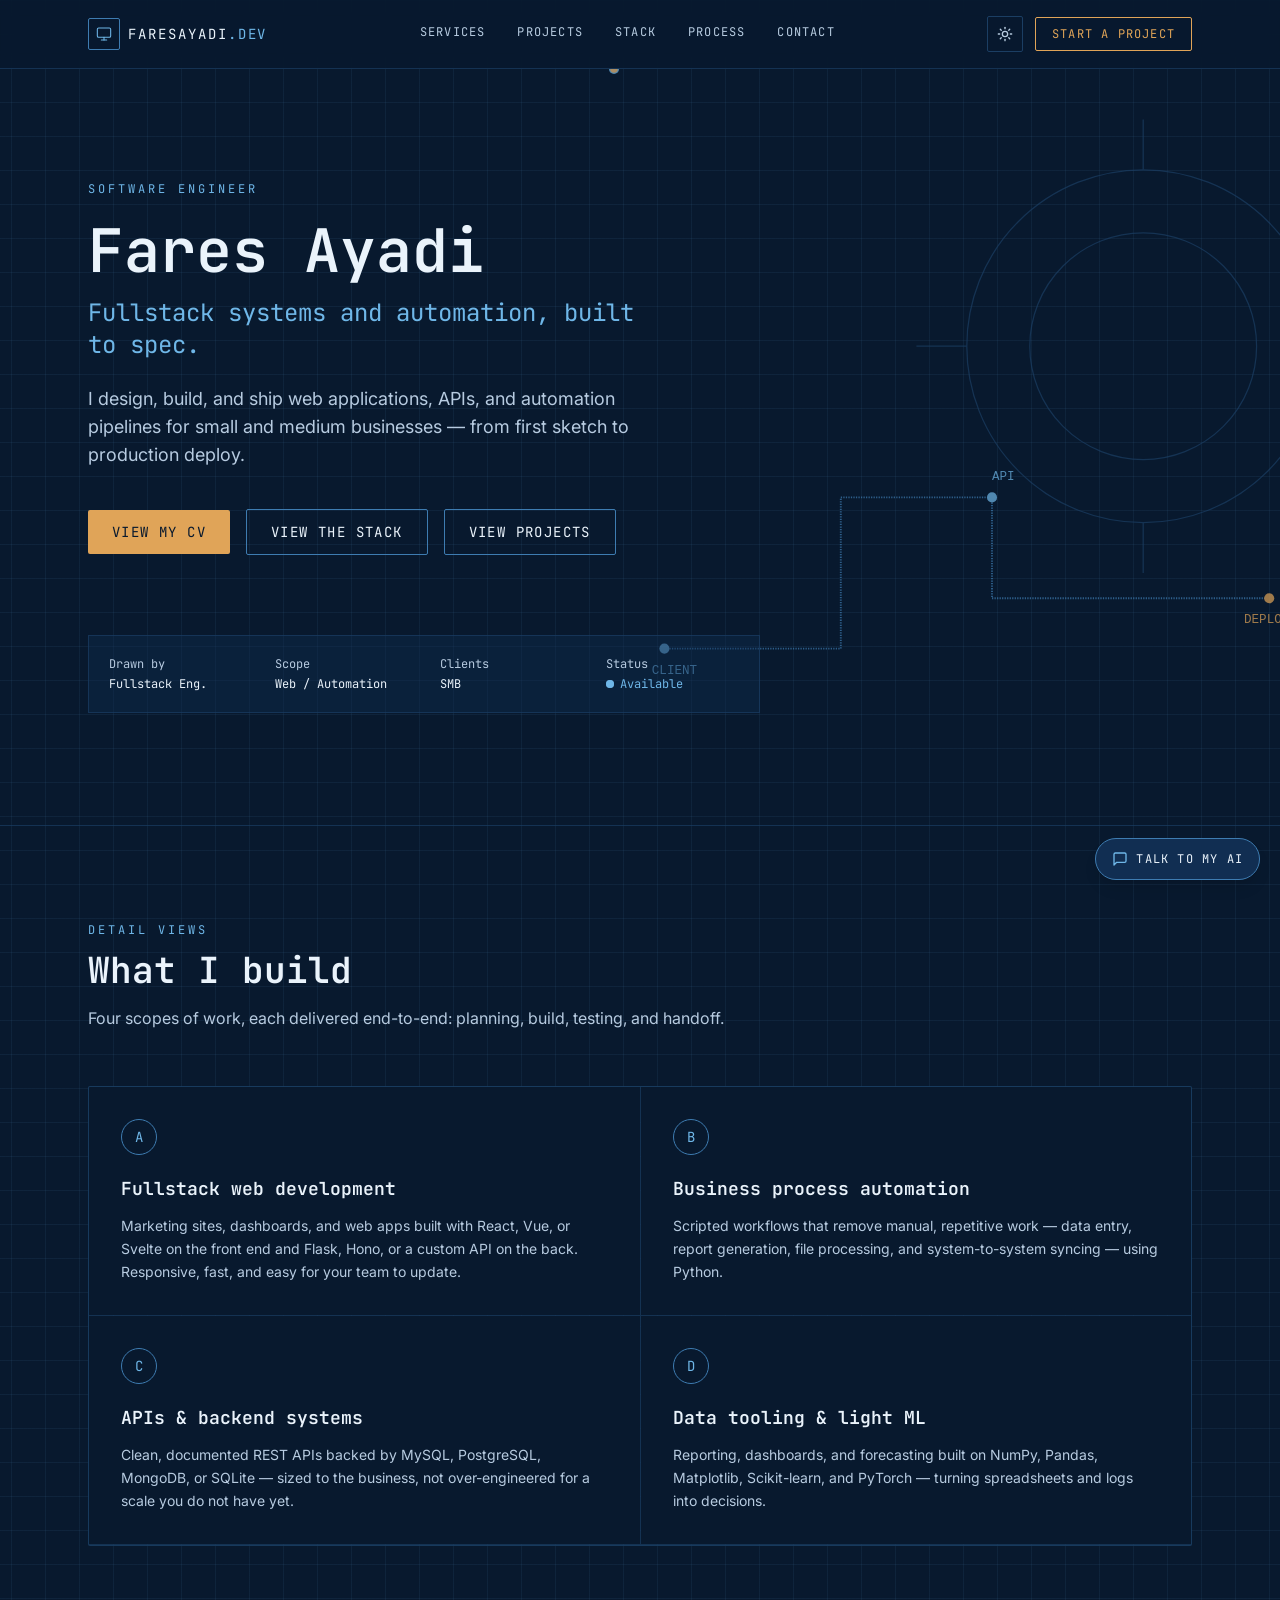
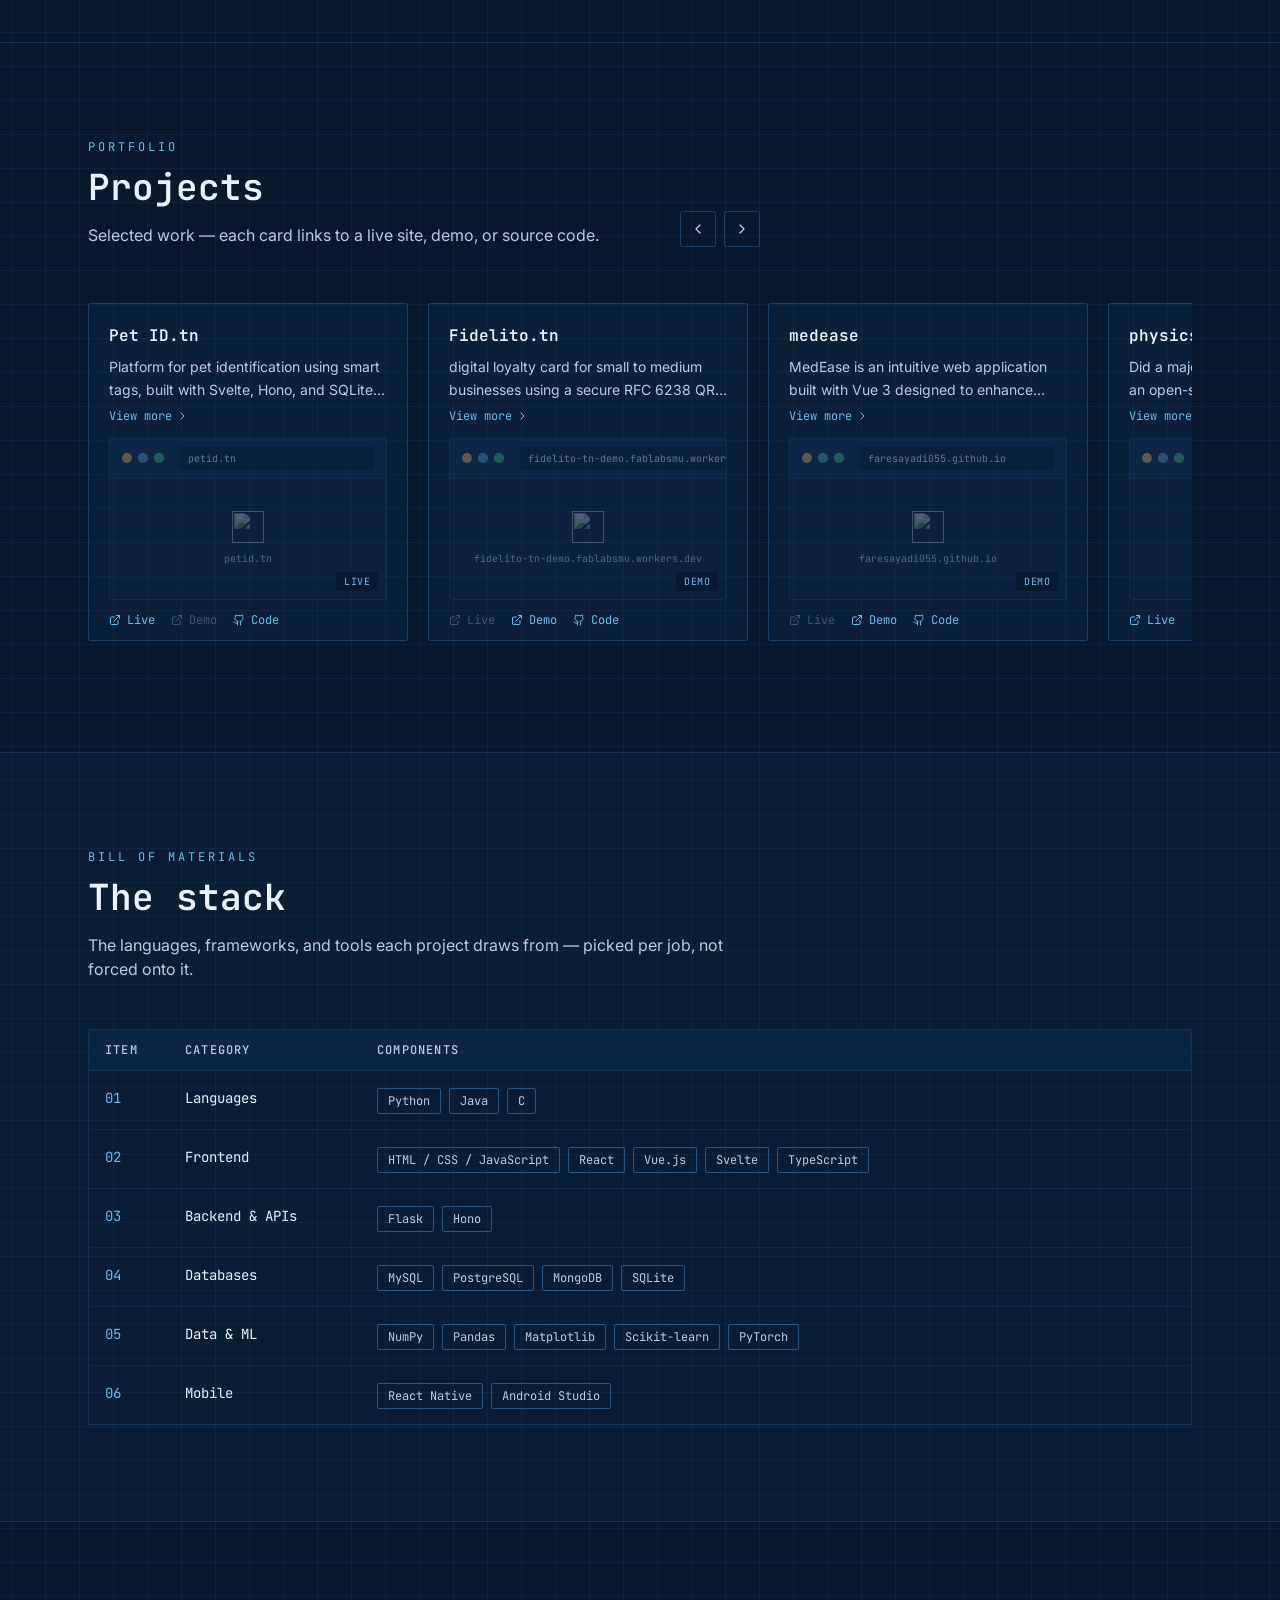
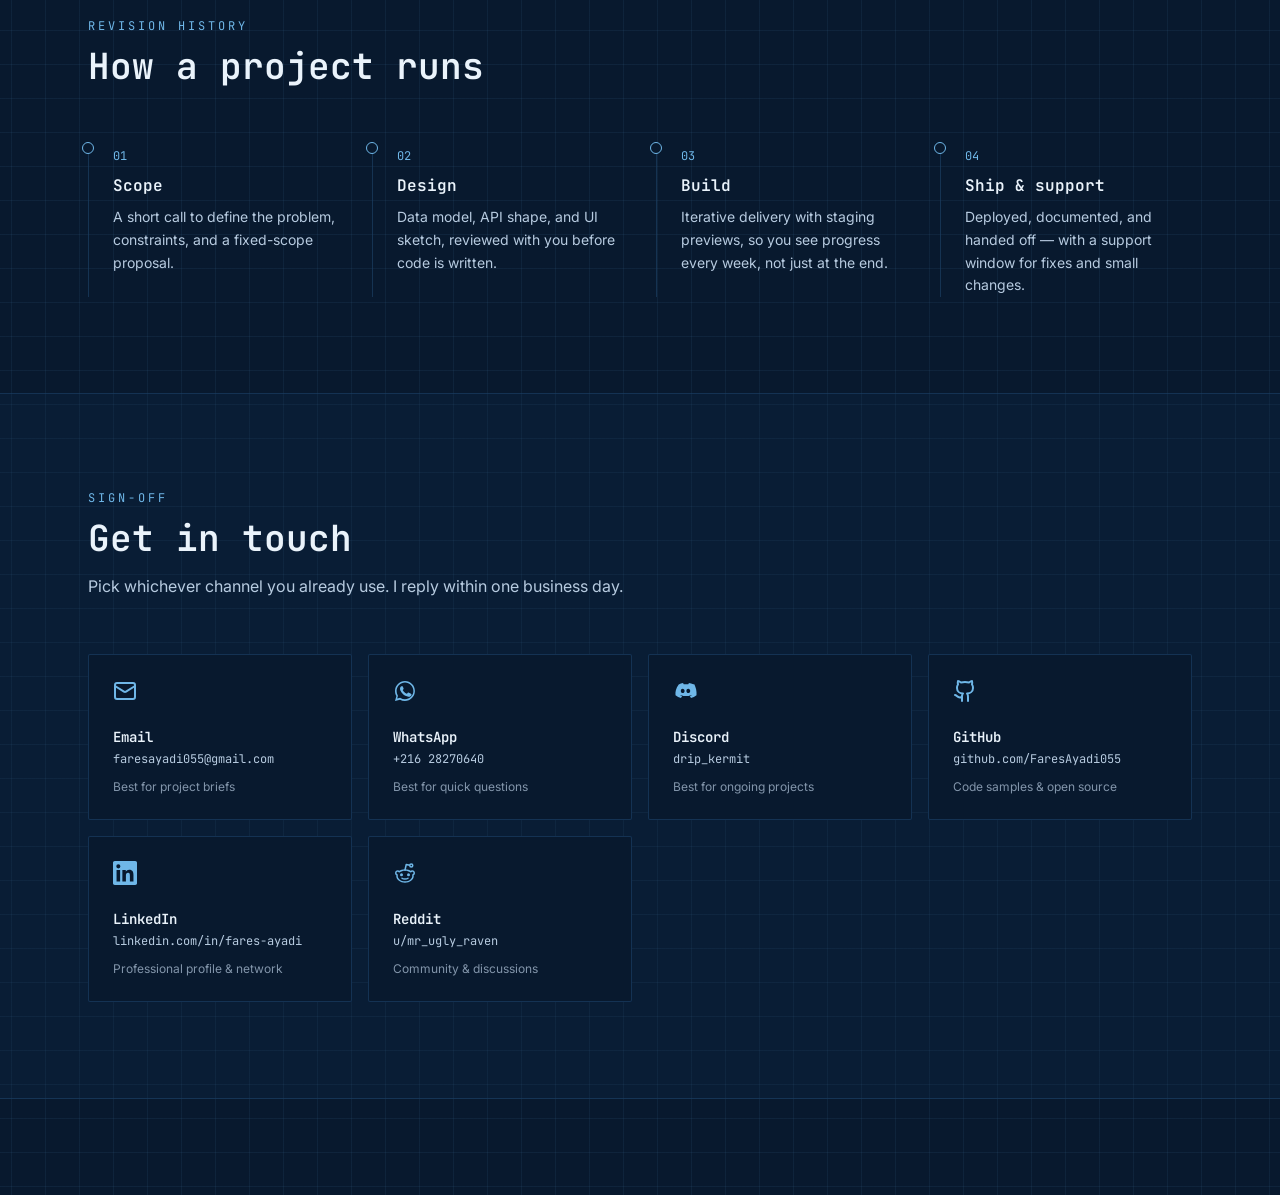
==== commit d8701bea: "deploy: ef87e64e2ba5fb46c50cd7ed582594a3963a7d39" ====
--- a/index.html
+++ b/index.html
@@ -76,7 +76,7 @@
         "url": "https://faresayadi055.github.io/"
       }
     </script>
-    <script type="module" crossorigin src="/assets/index-CATDNkxc.js"></script>
+    <script type="module" crossorigin src="/assets/index-D-RxI6Hd.js"></script>
     <link rel="stylesheet" crossorigin href="/assets/index-CLMXLhCb.css">
   </head>
   <body>
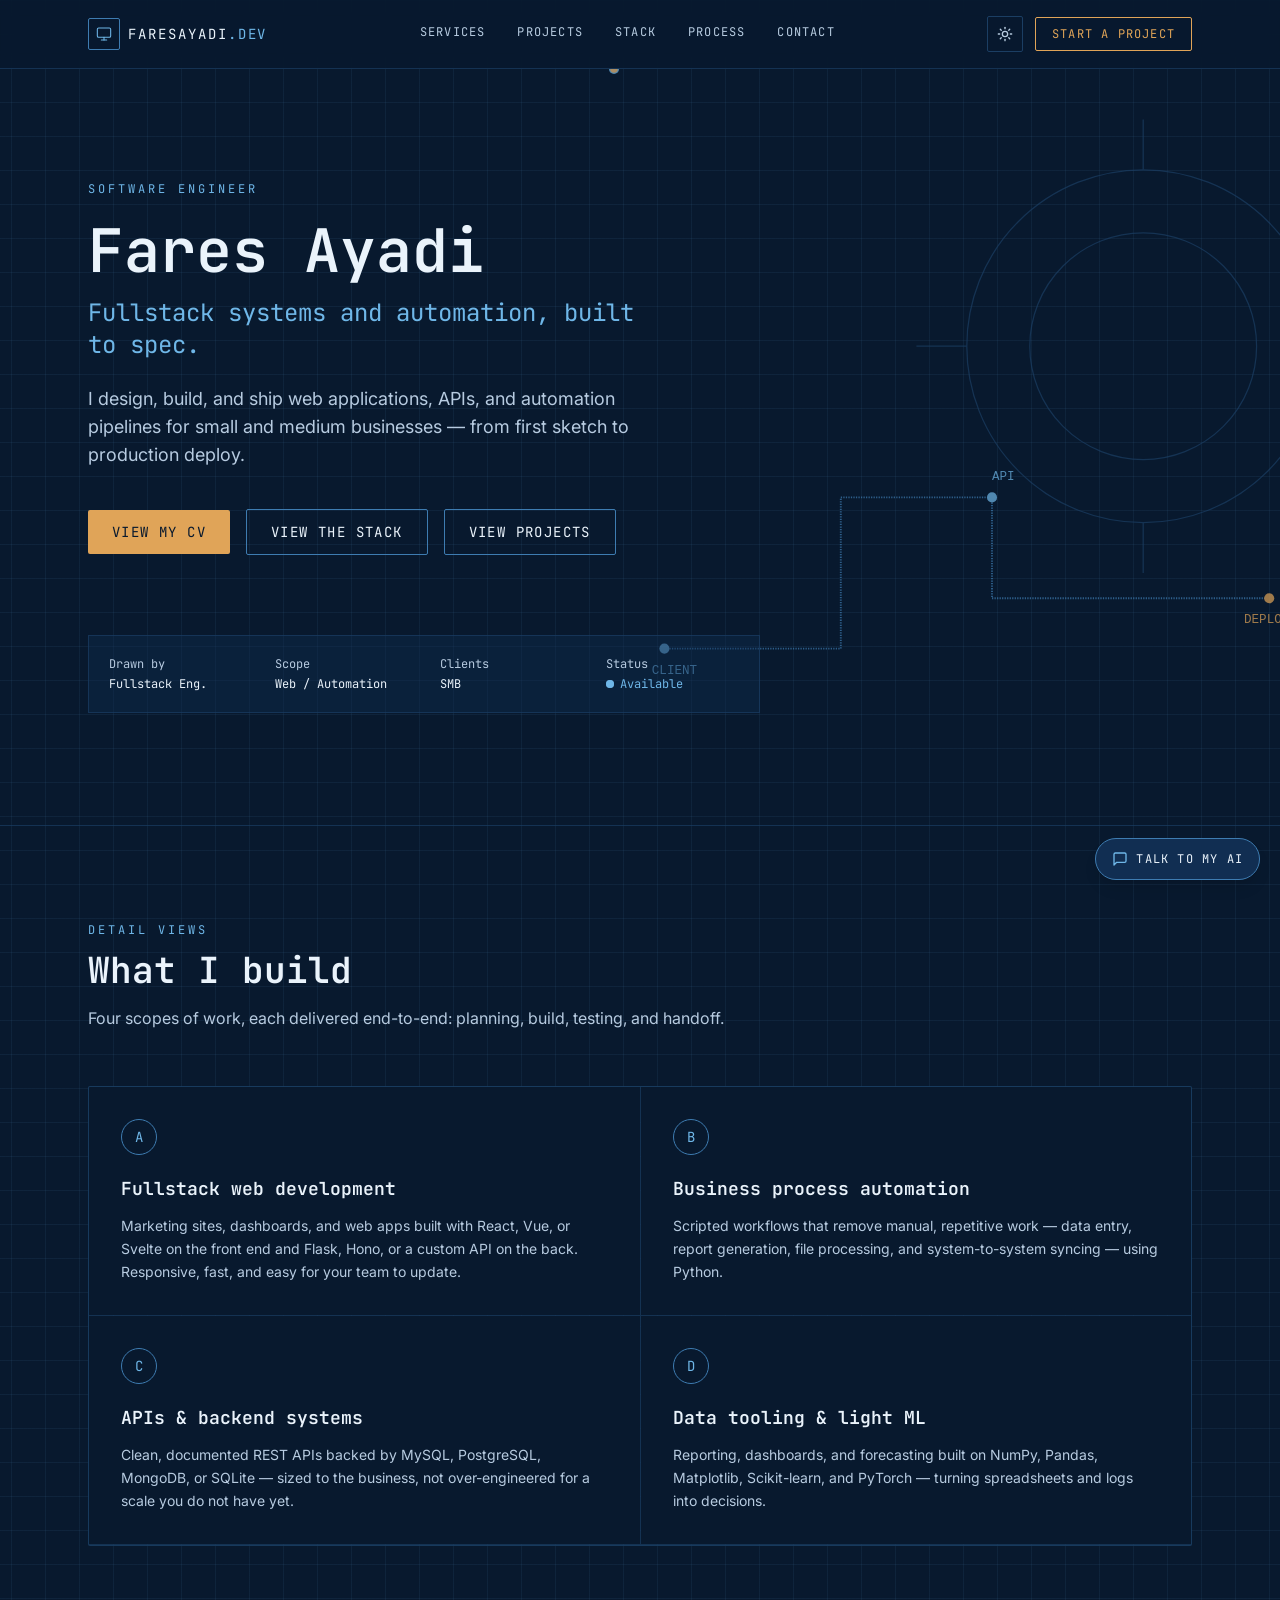
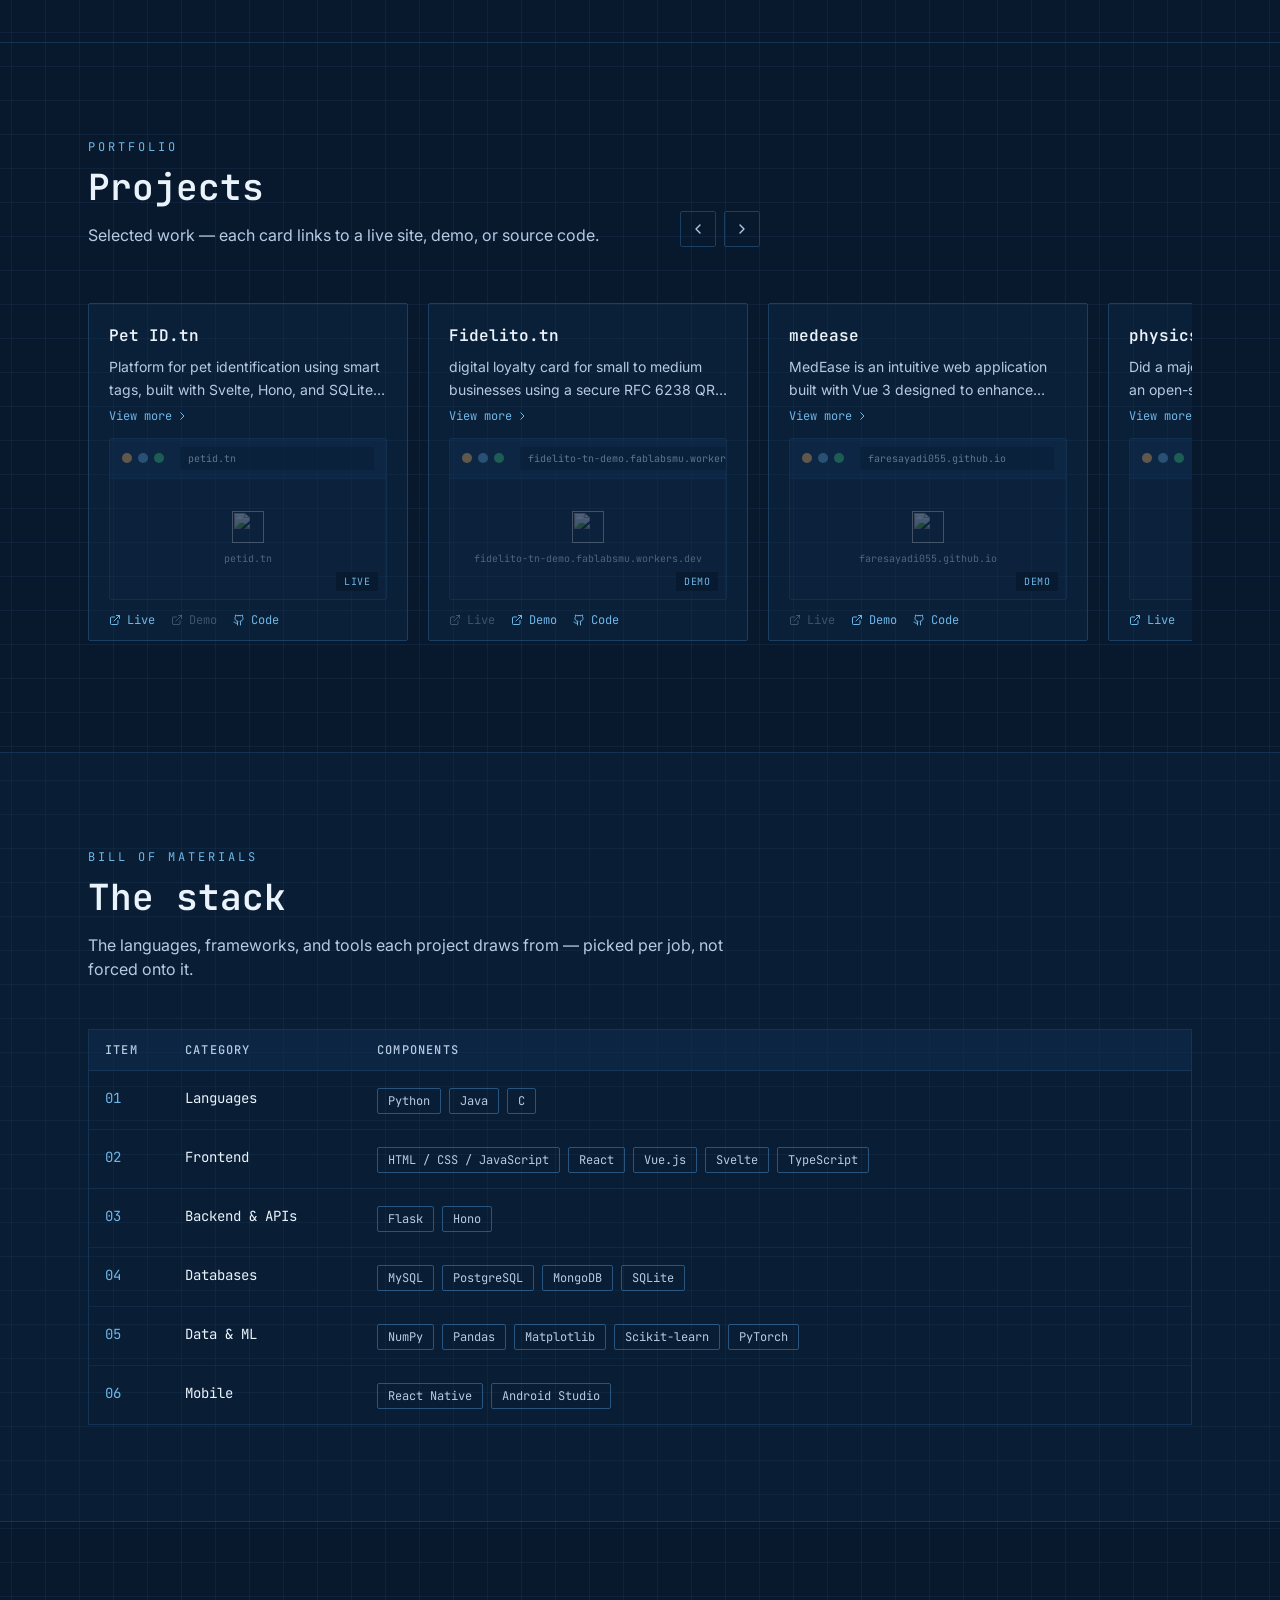
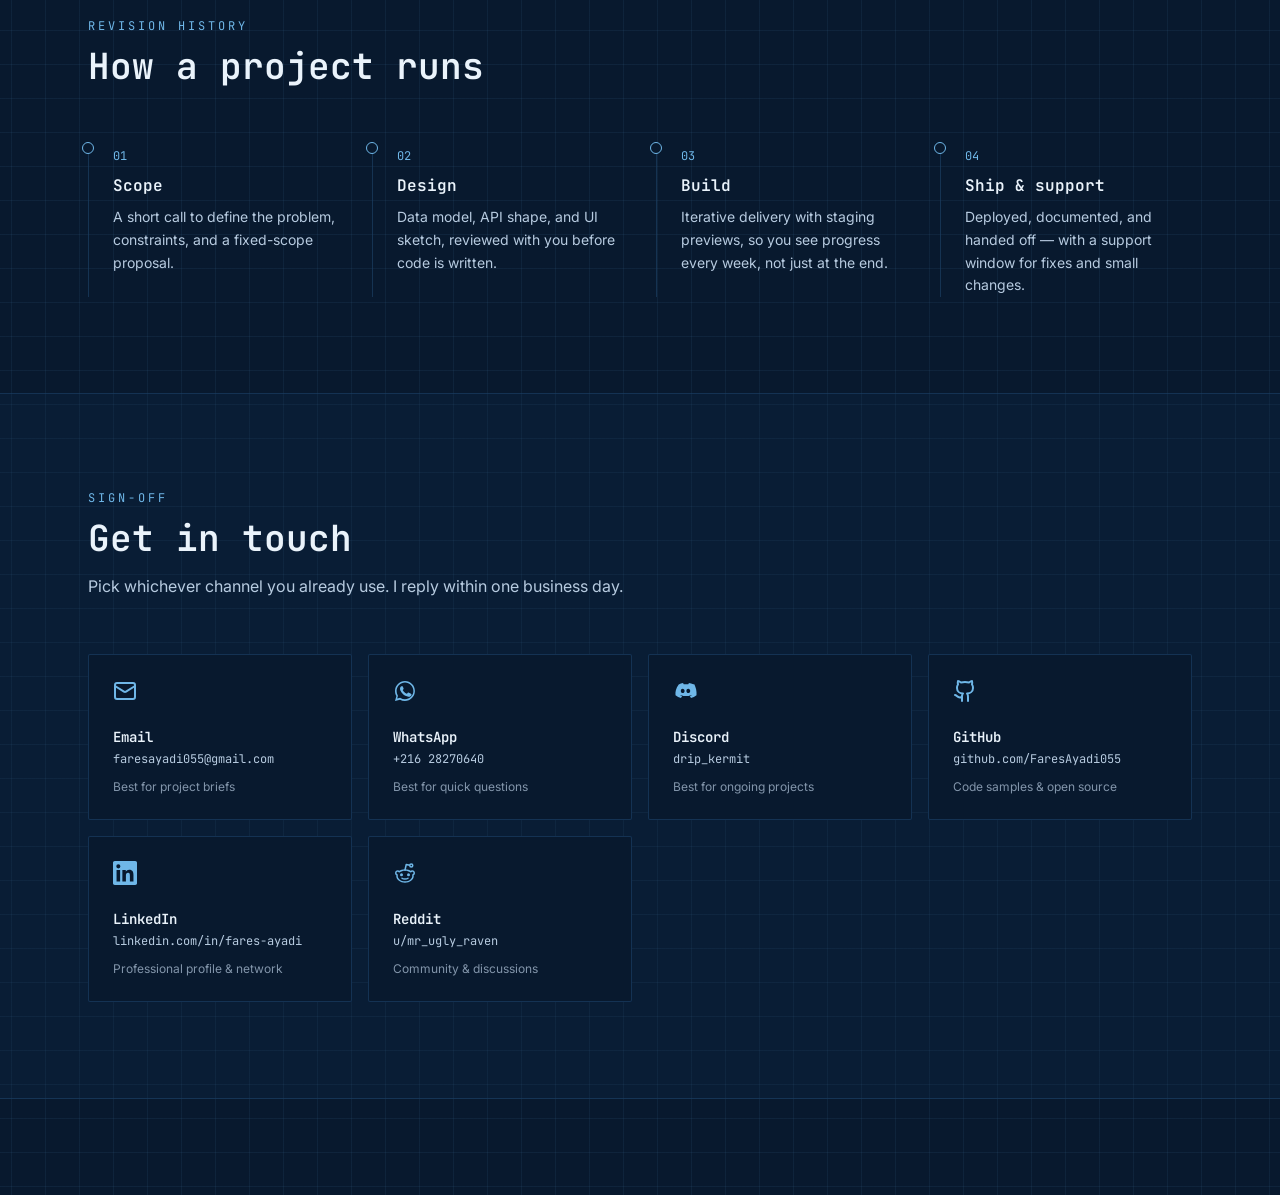
==== commit 1a561bf6: "deploy: a199a7a0008bf382302e8a51c75aa047d19f55ae" ====
--- a/index.html
+++ b/index.html
@@ -76,7 +76,7 @@
         "url": "https://faresayadi055.github.io/"
       }
     </script>
-    <script type="module" crossorigin src="/assets/index-D-RxI6Hd.js"></script>
+    <script type="module" crossorigin src="/assets/index-DpsQscbY.js"></script>
     <link rel="stylesheet" crossorigin href="/assets/index-CLMXLhCb.css">
   </head>
   <body>
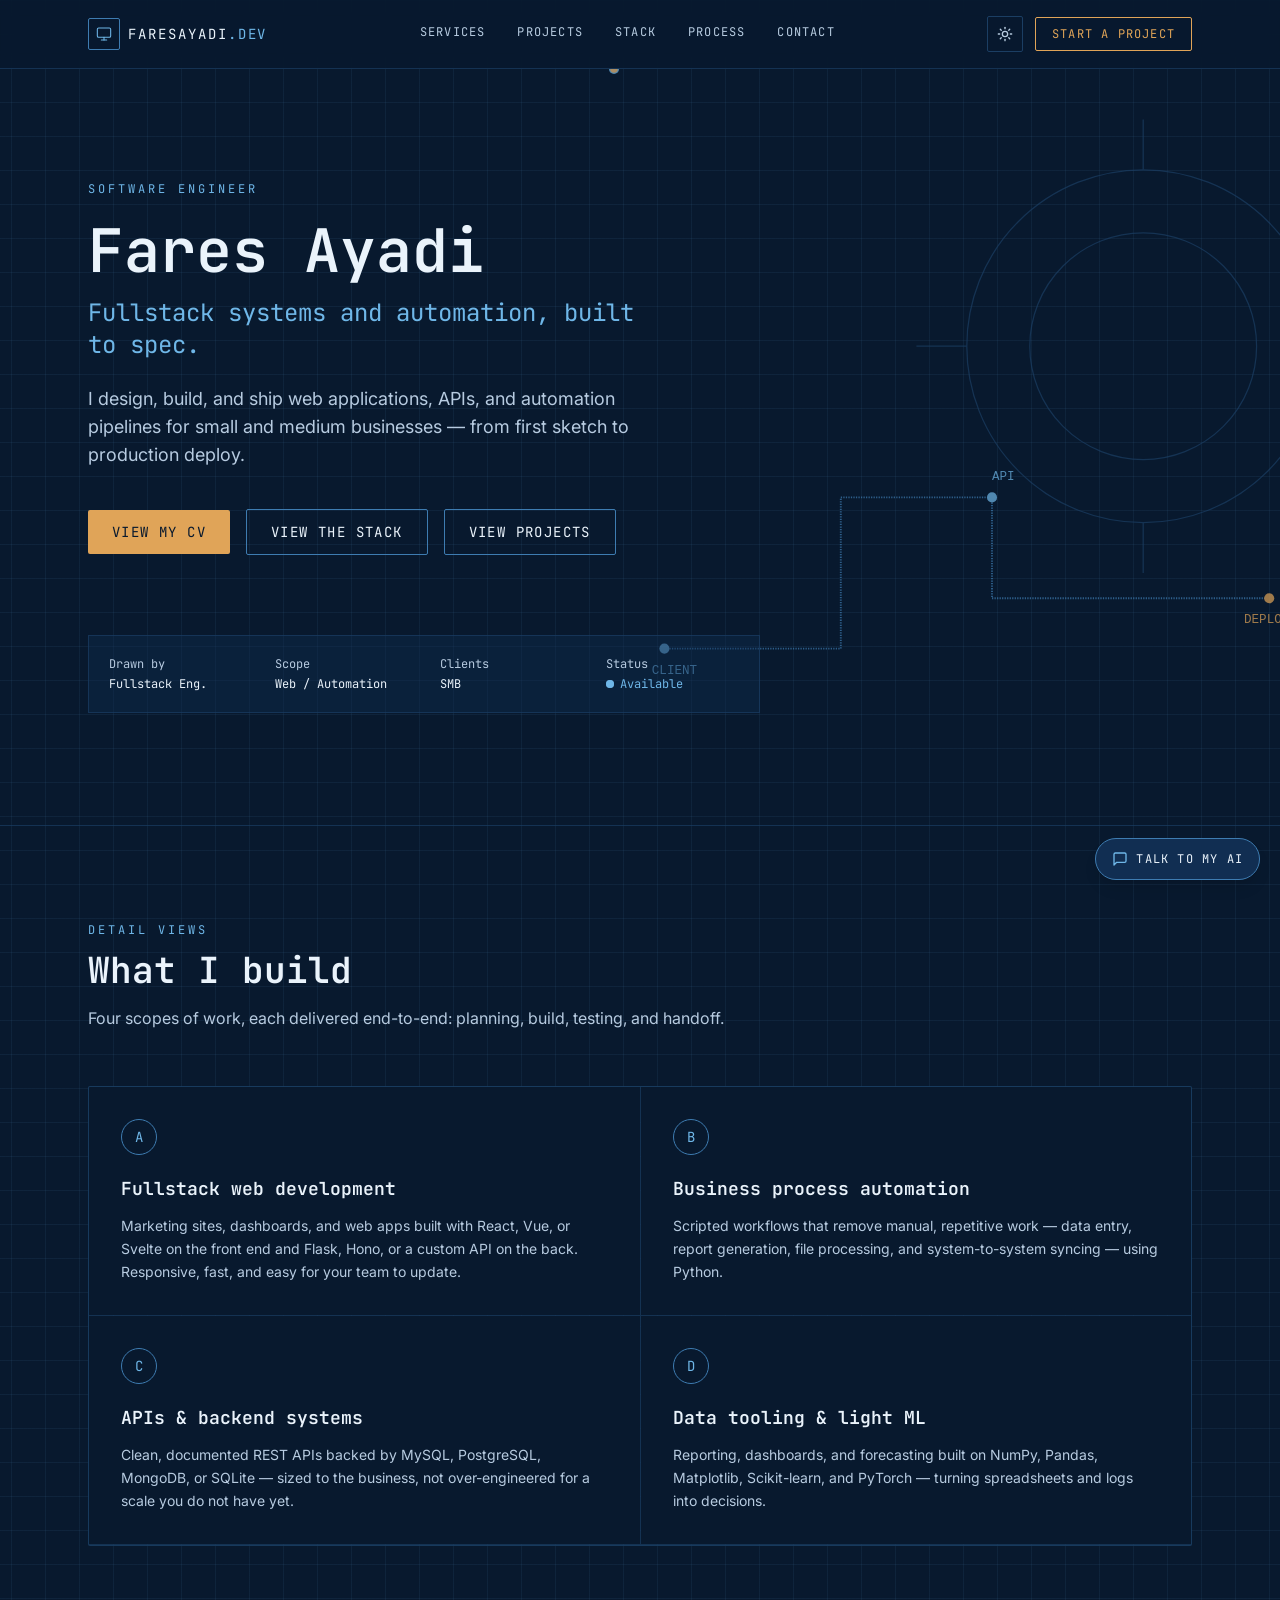
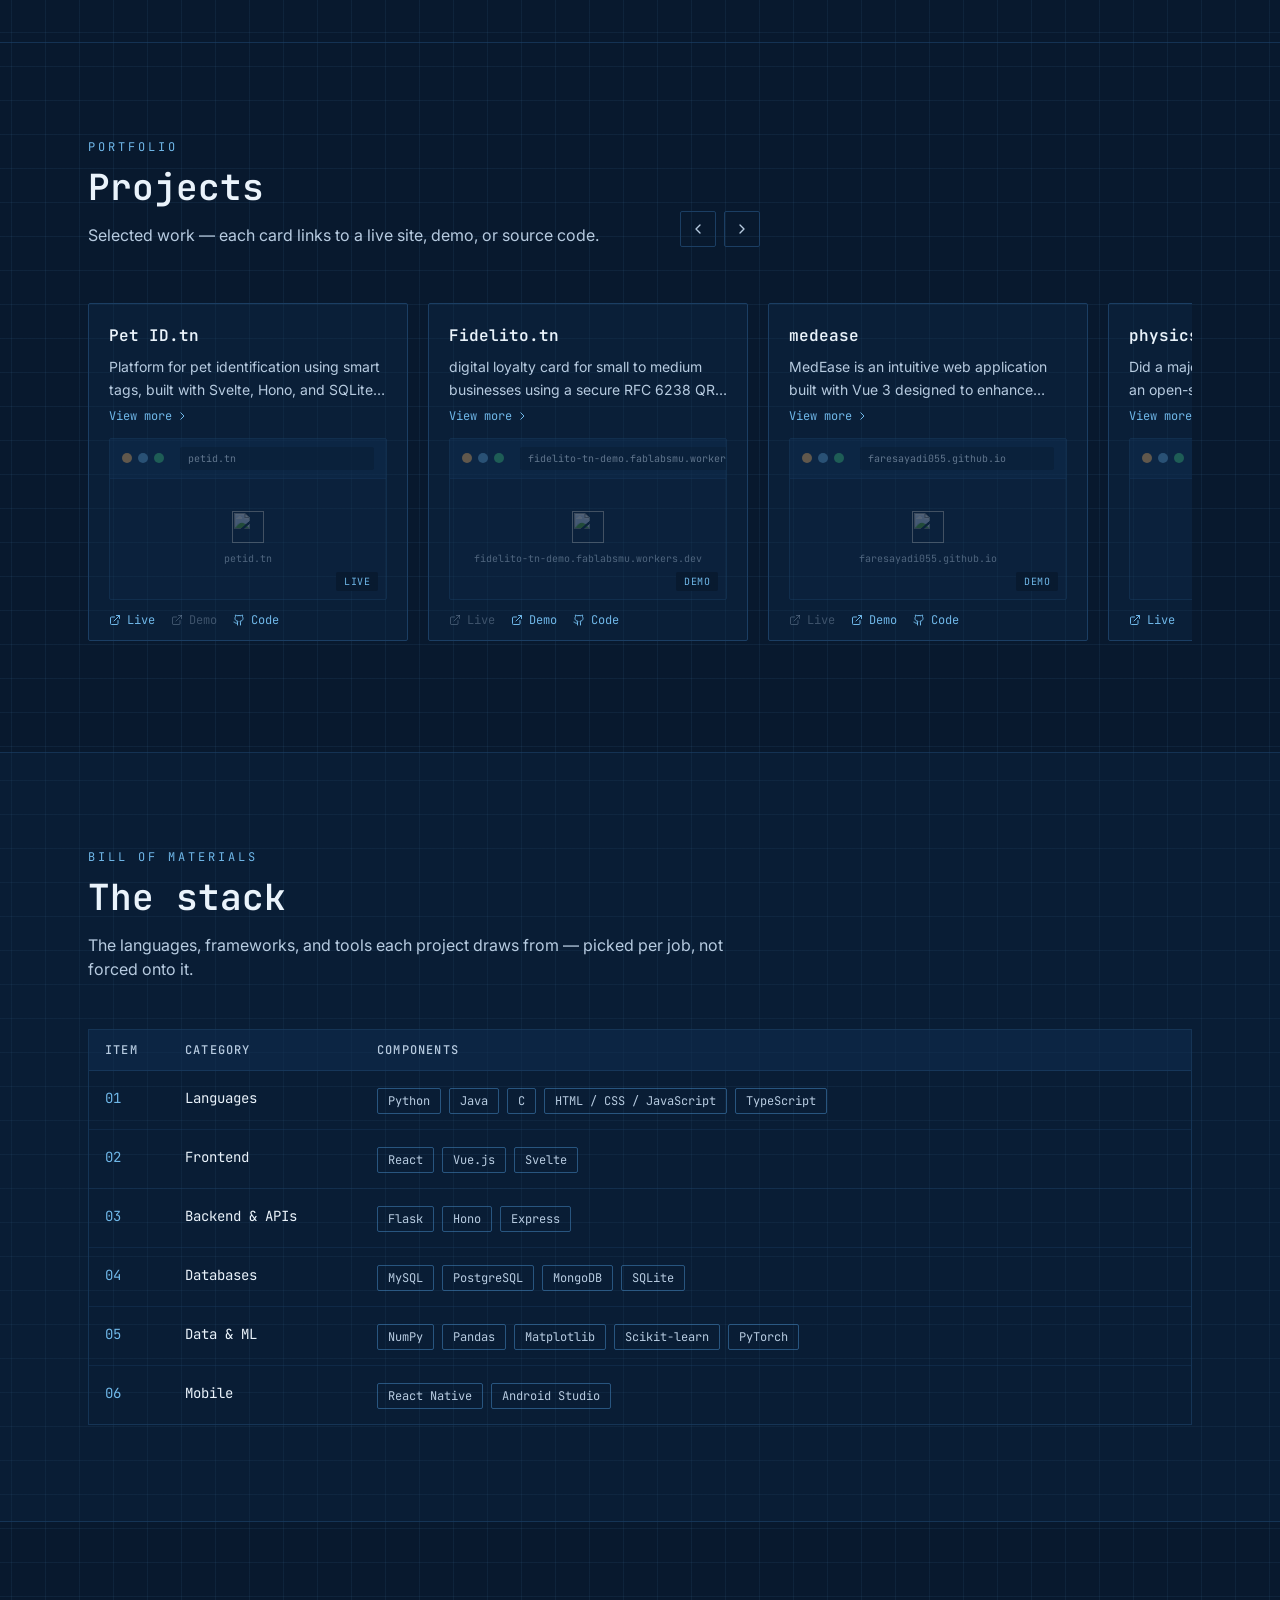
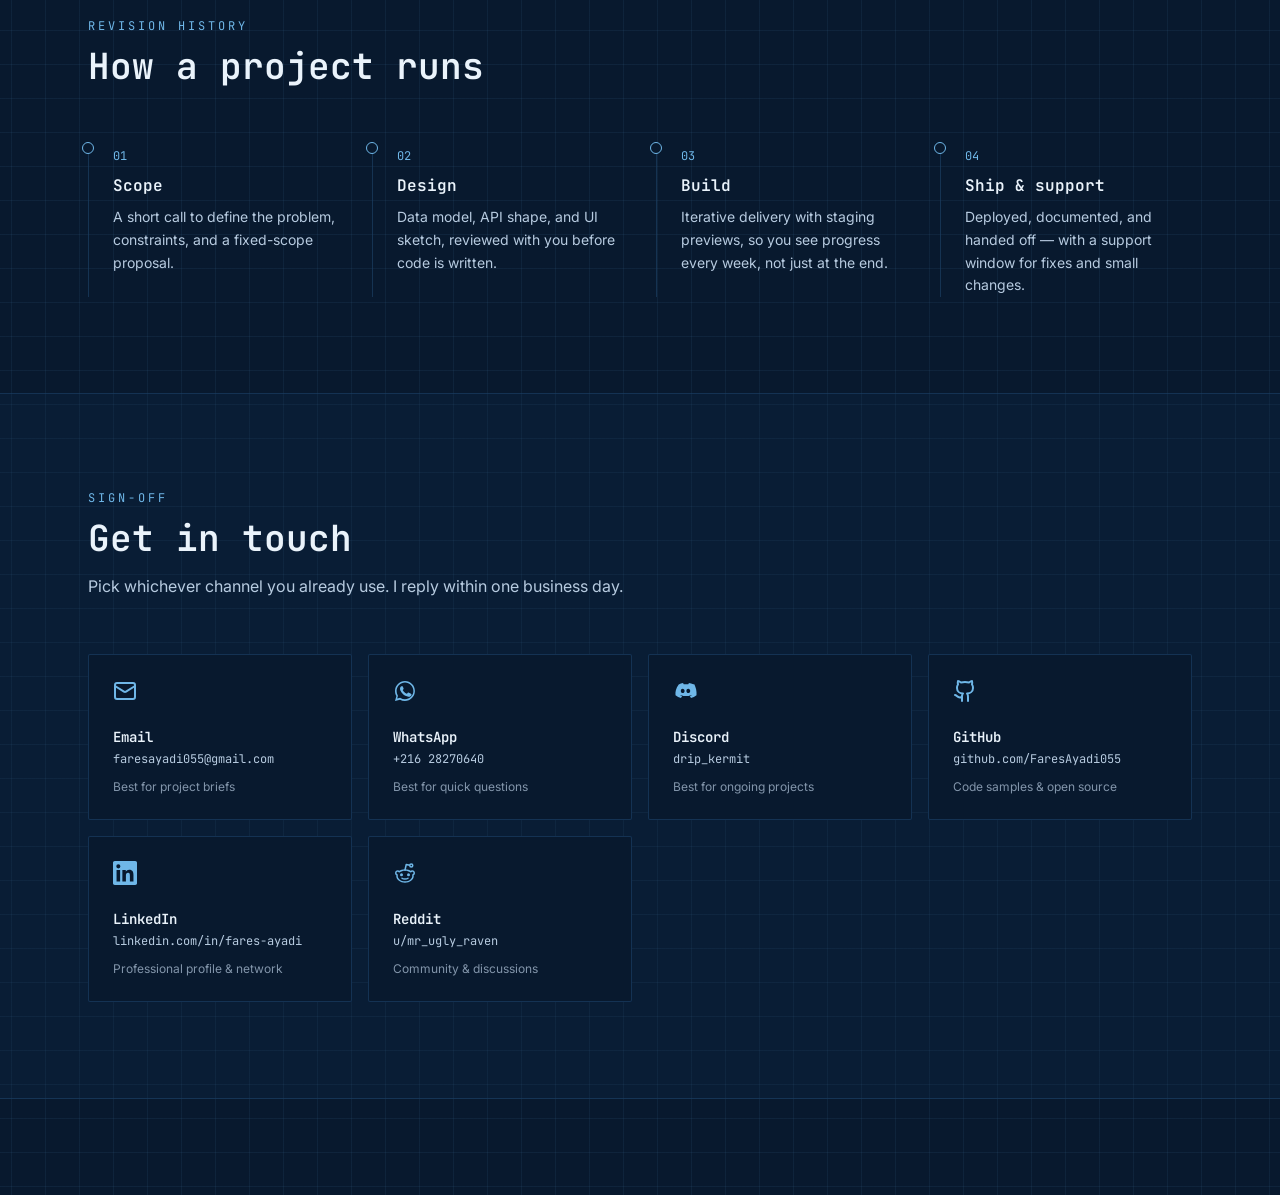
==== commit eb9eba98: "deploy: a9bbcc3f2279abf43938ee5f82562d9d1598b030" ====
--- a/index.html
+++ b/index.html
@@ -76,7 +76,7 @@
         "url": "https://faresayadi055.github.io/"
       }
     </script>
-    <script type="module" crossorigin src="/assets/index-DpsQscbY.js"></script>
+    <script type="module" crossorigin src="/assets/index-gFoehe5N.js"></script>
     <link rel="stylesheet" crossorigin href="/assets/index-CLMXLhCb.css">
   </head>
   <body>
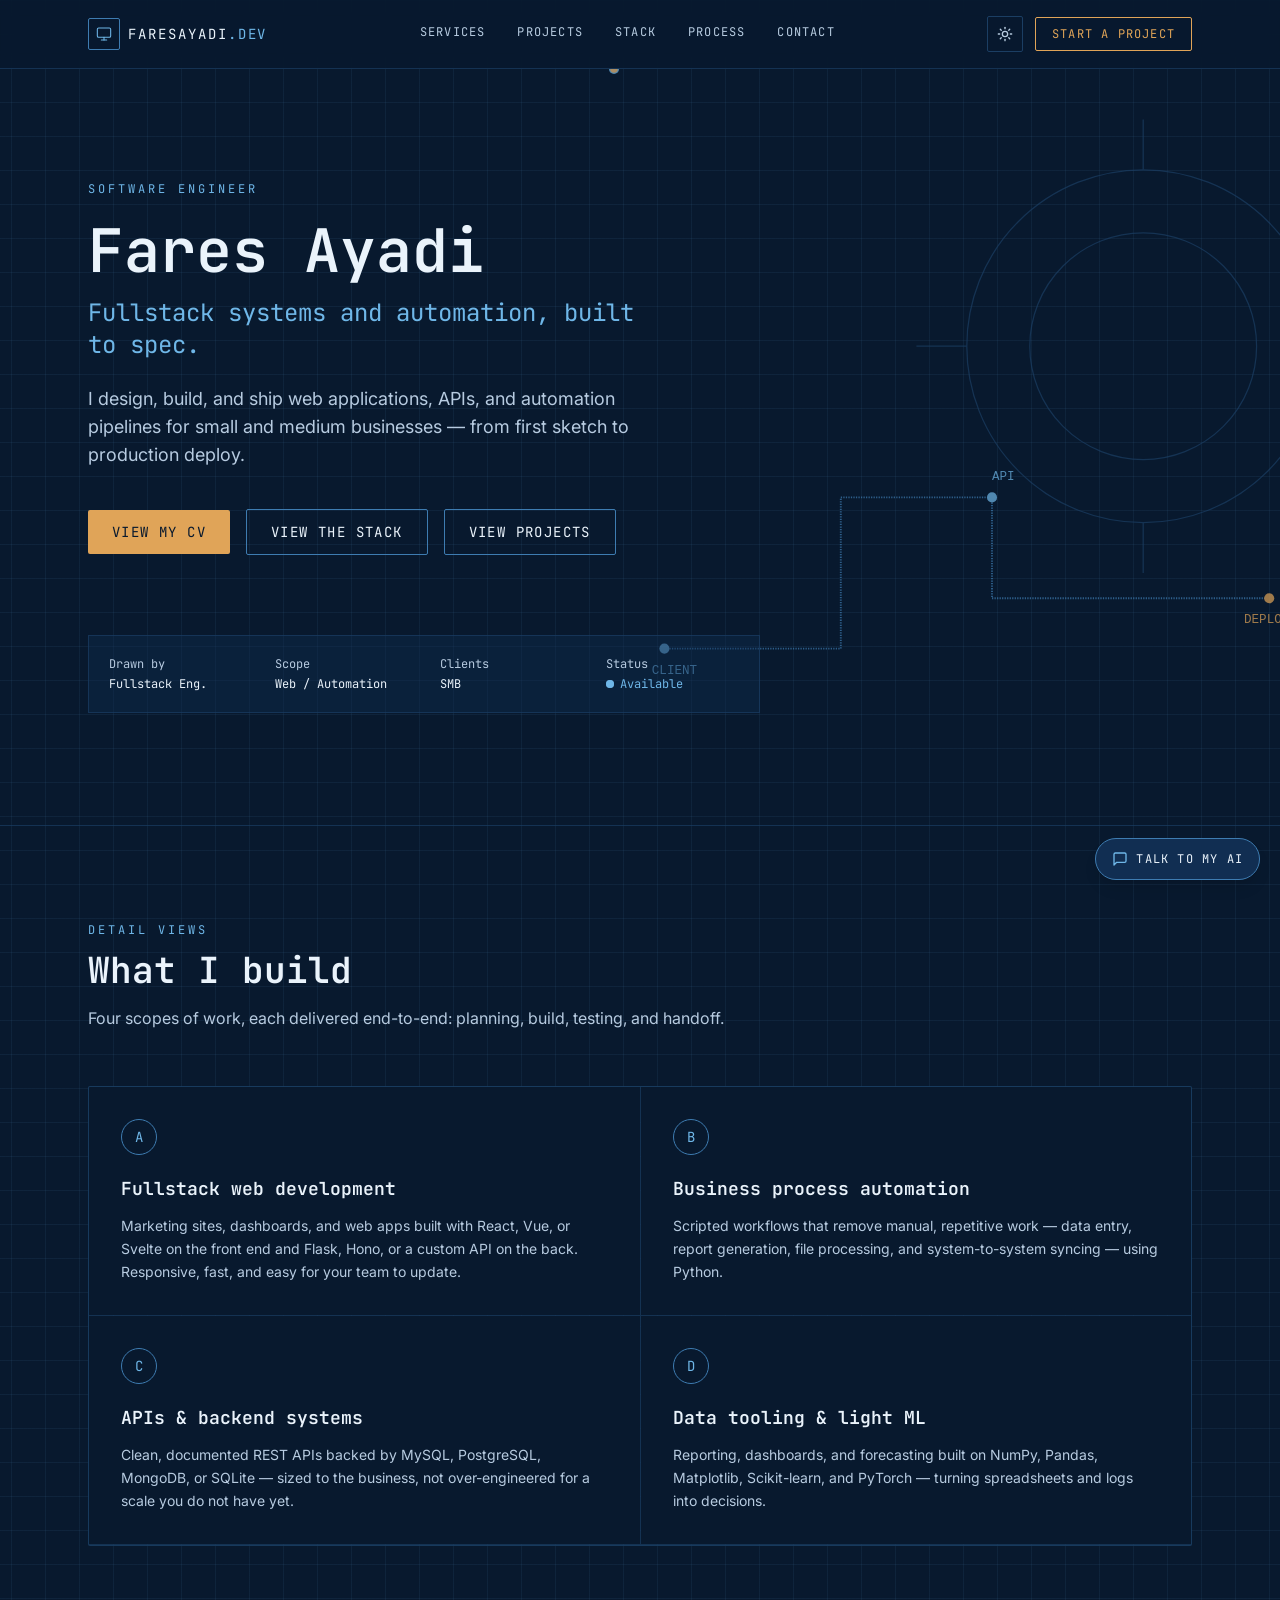
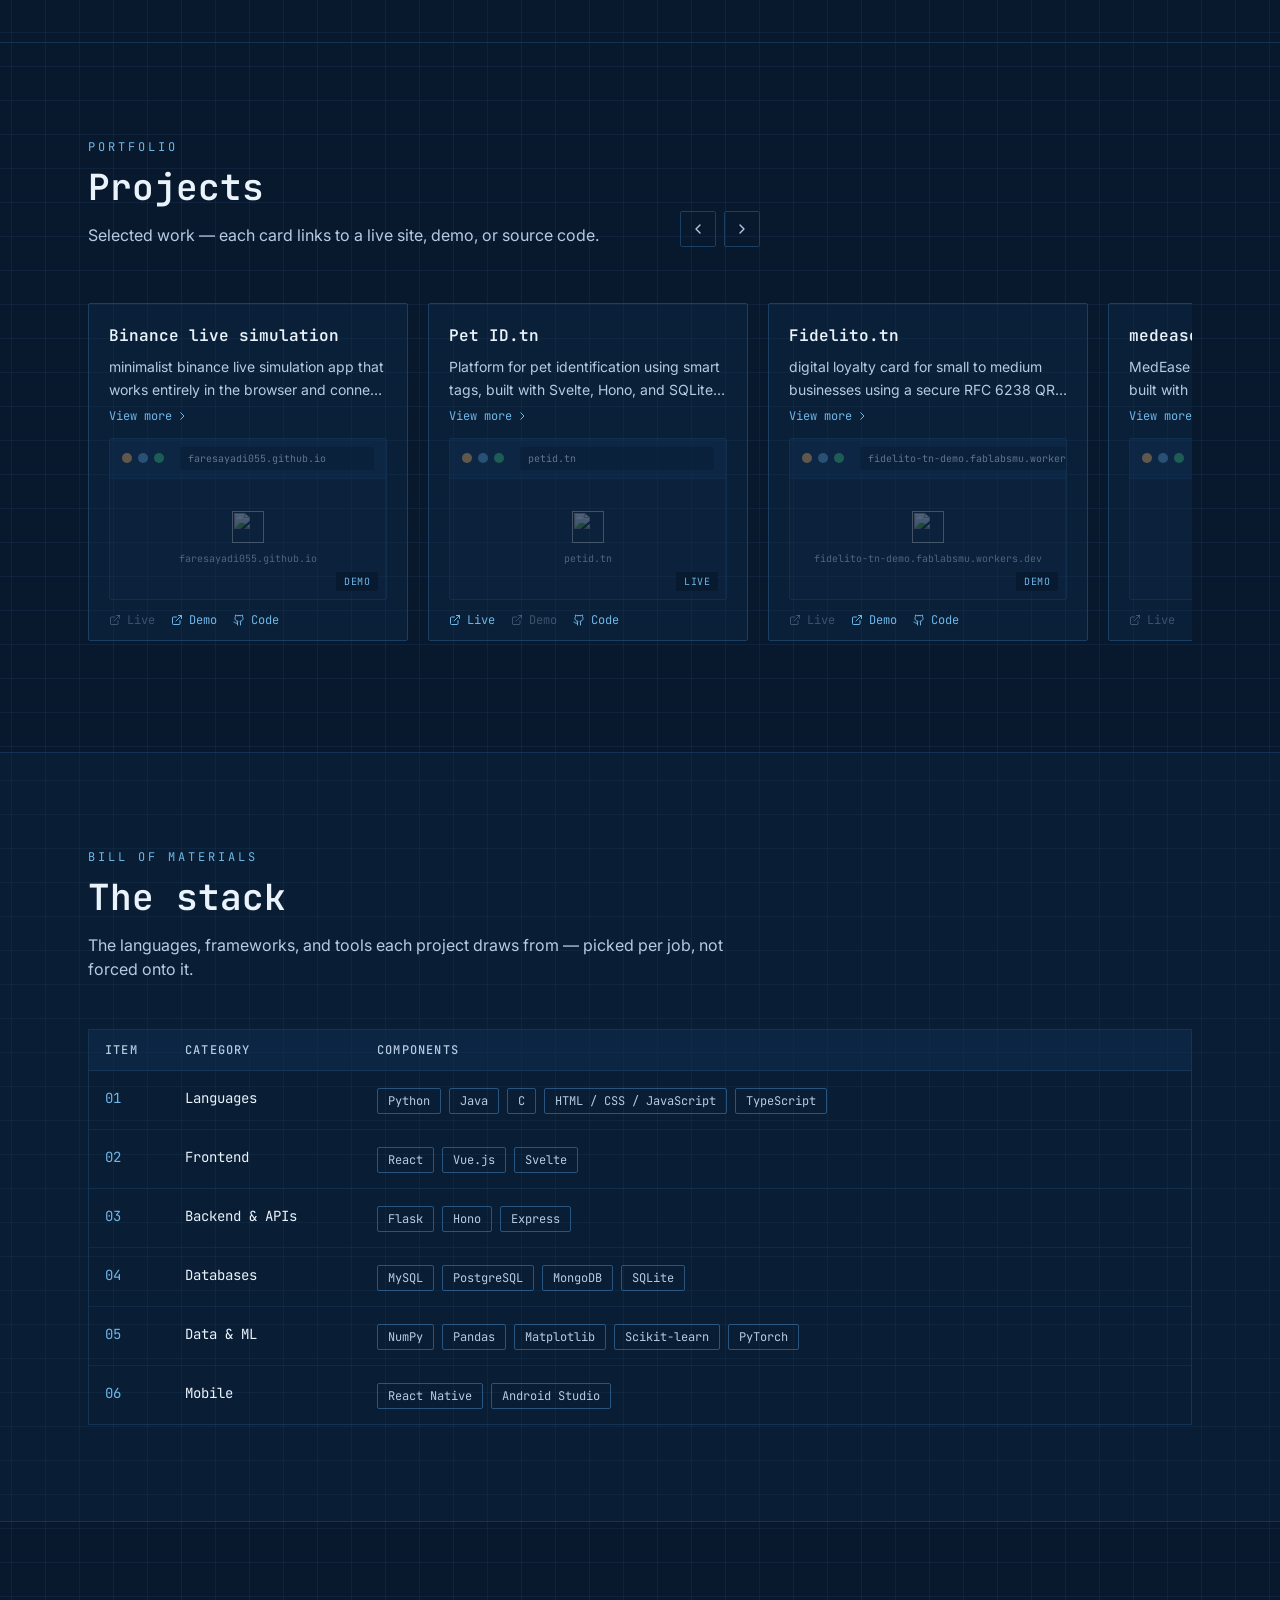
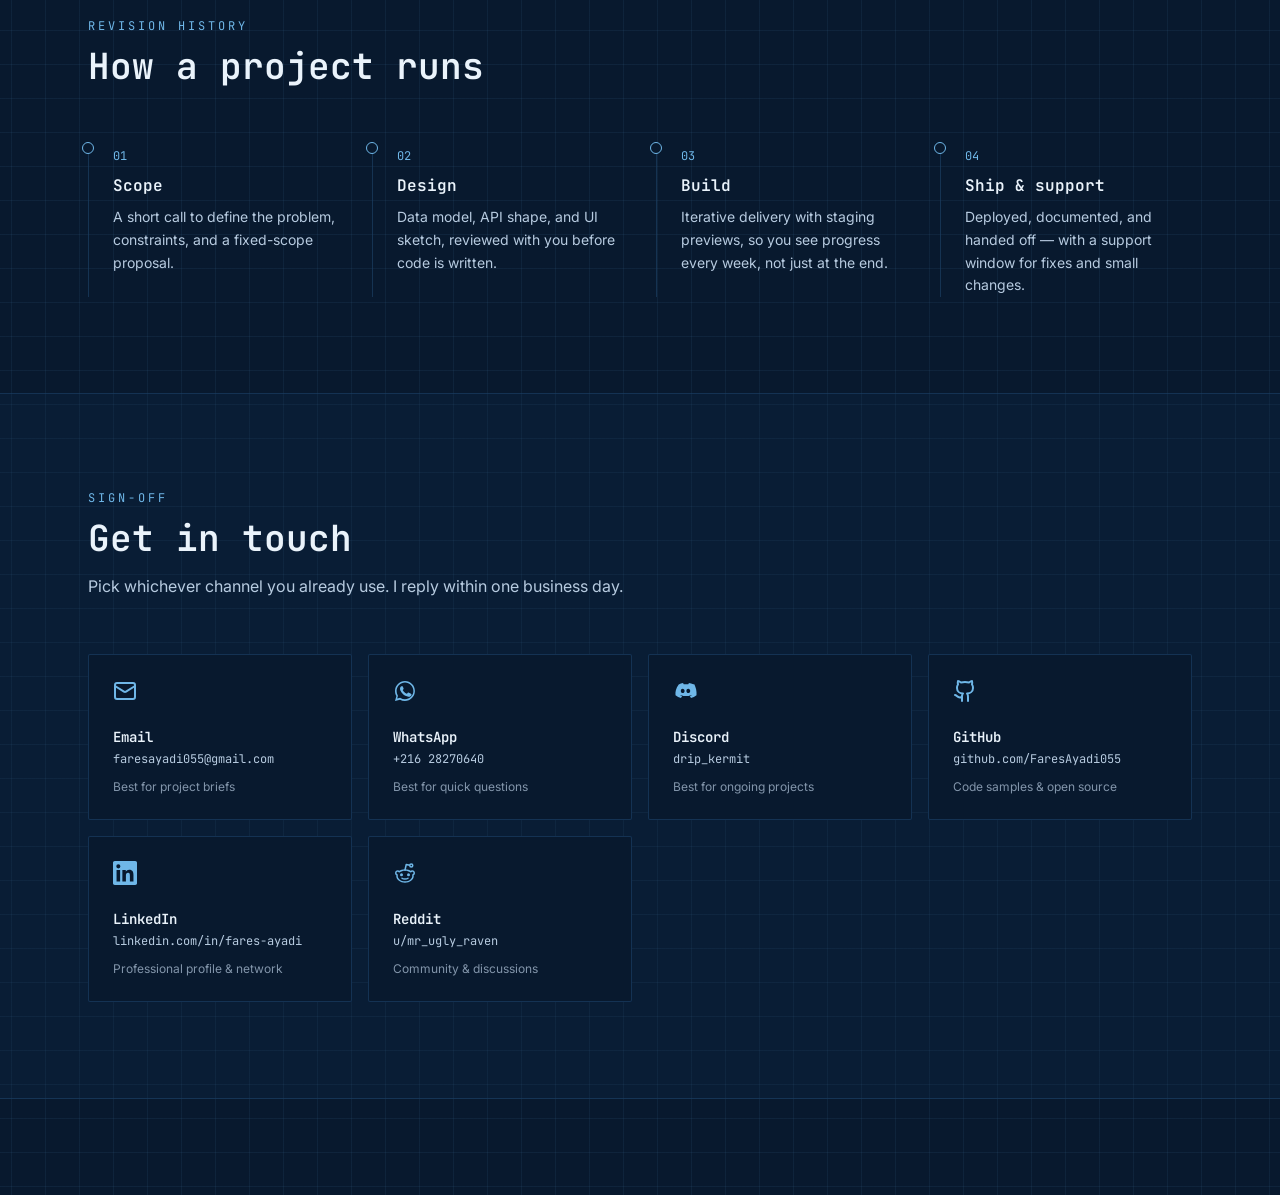
==== commit 1143337b: "deploy: 3a63d3725e7606fb0aea0f413d4ed3cbc5474e8e" ====
--- a/index.html
+++ b/index.html
@@ -76,7 +76,7 @@
         "url": "https://faresayadi055.github.io/"
       }
     </script>
-    <script type="module" crossorigin src="/assets/index-gFoehe5N.js"></script>
+    <script type="module" crossorigin src="/assets/index-BGX6H87f.js"></script>
     <link rel="stylesheet" crossorigin href="/assets/index-CLMXLhCb.css">
   </head>
   <body>
